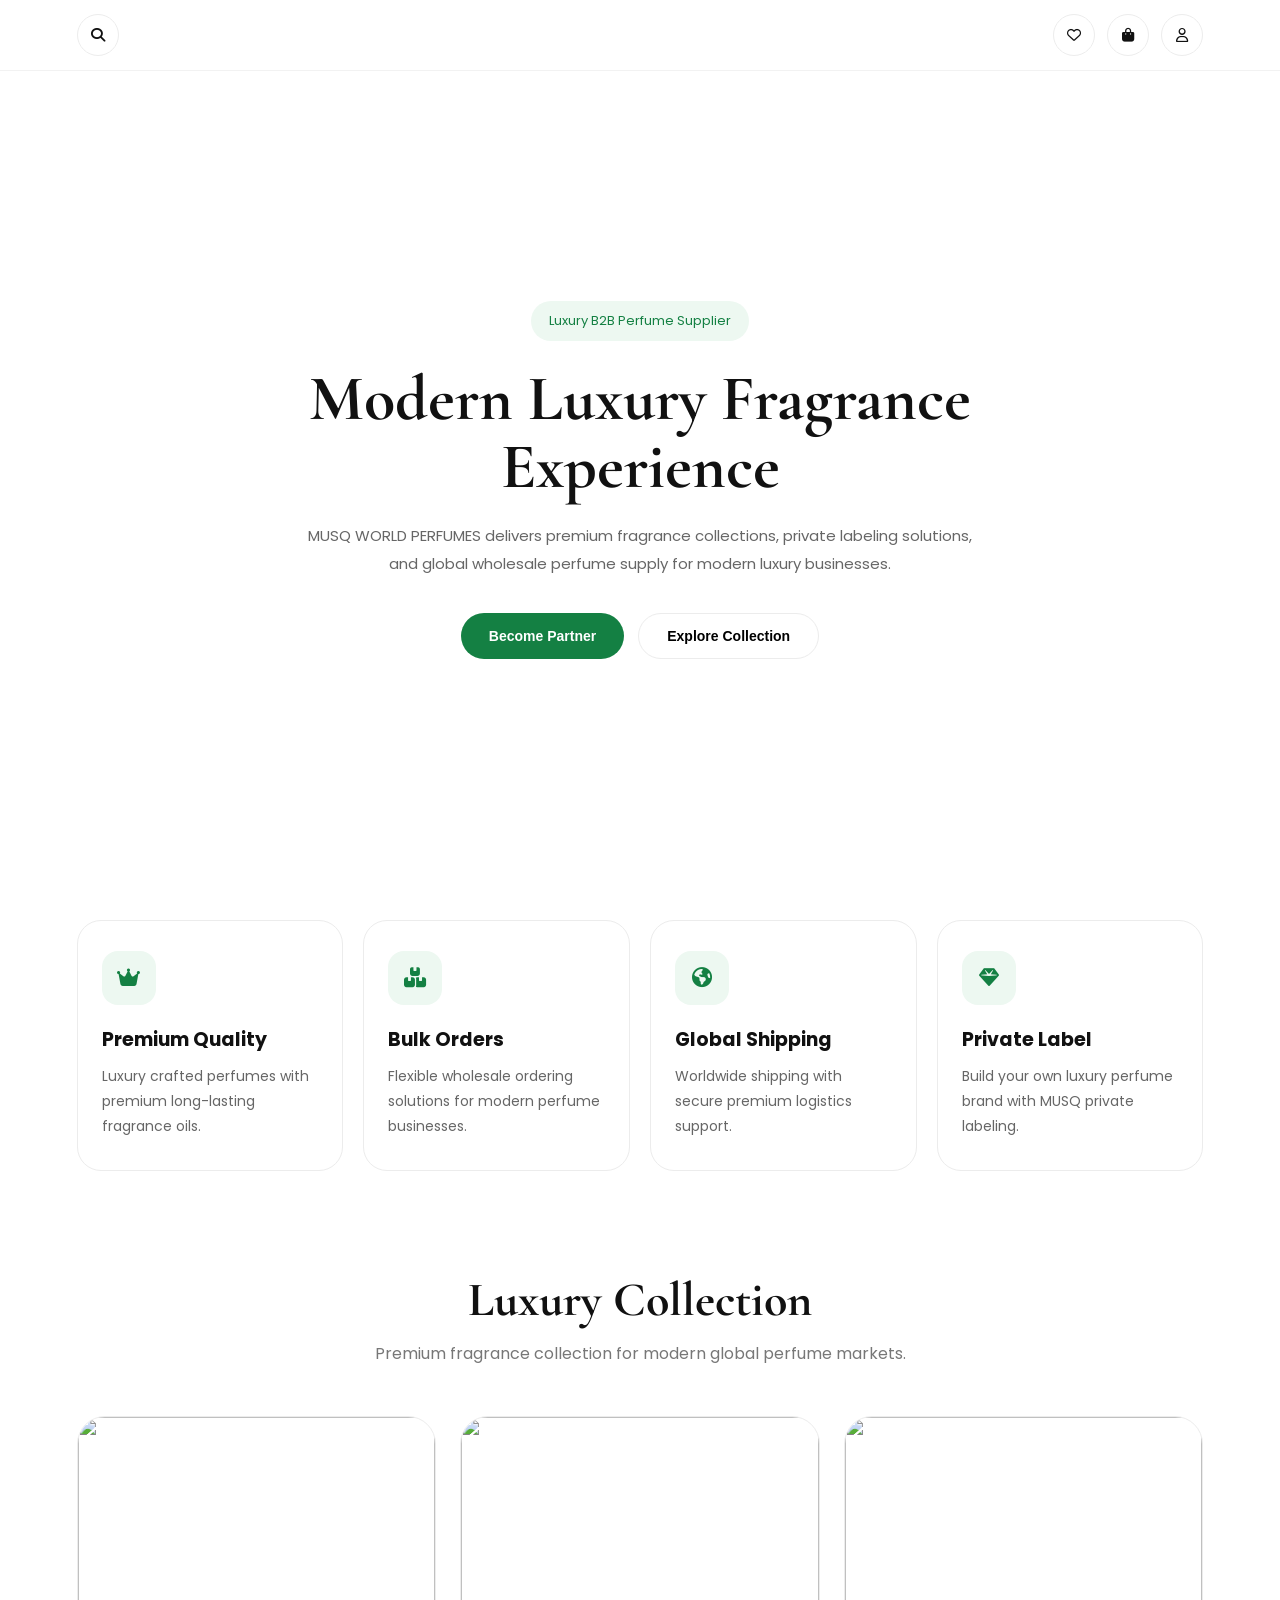
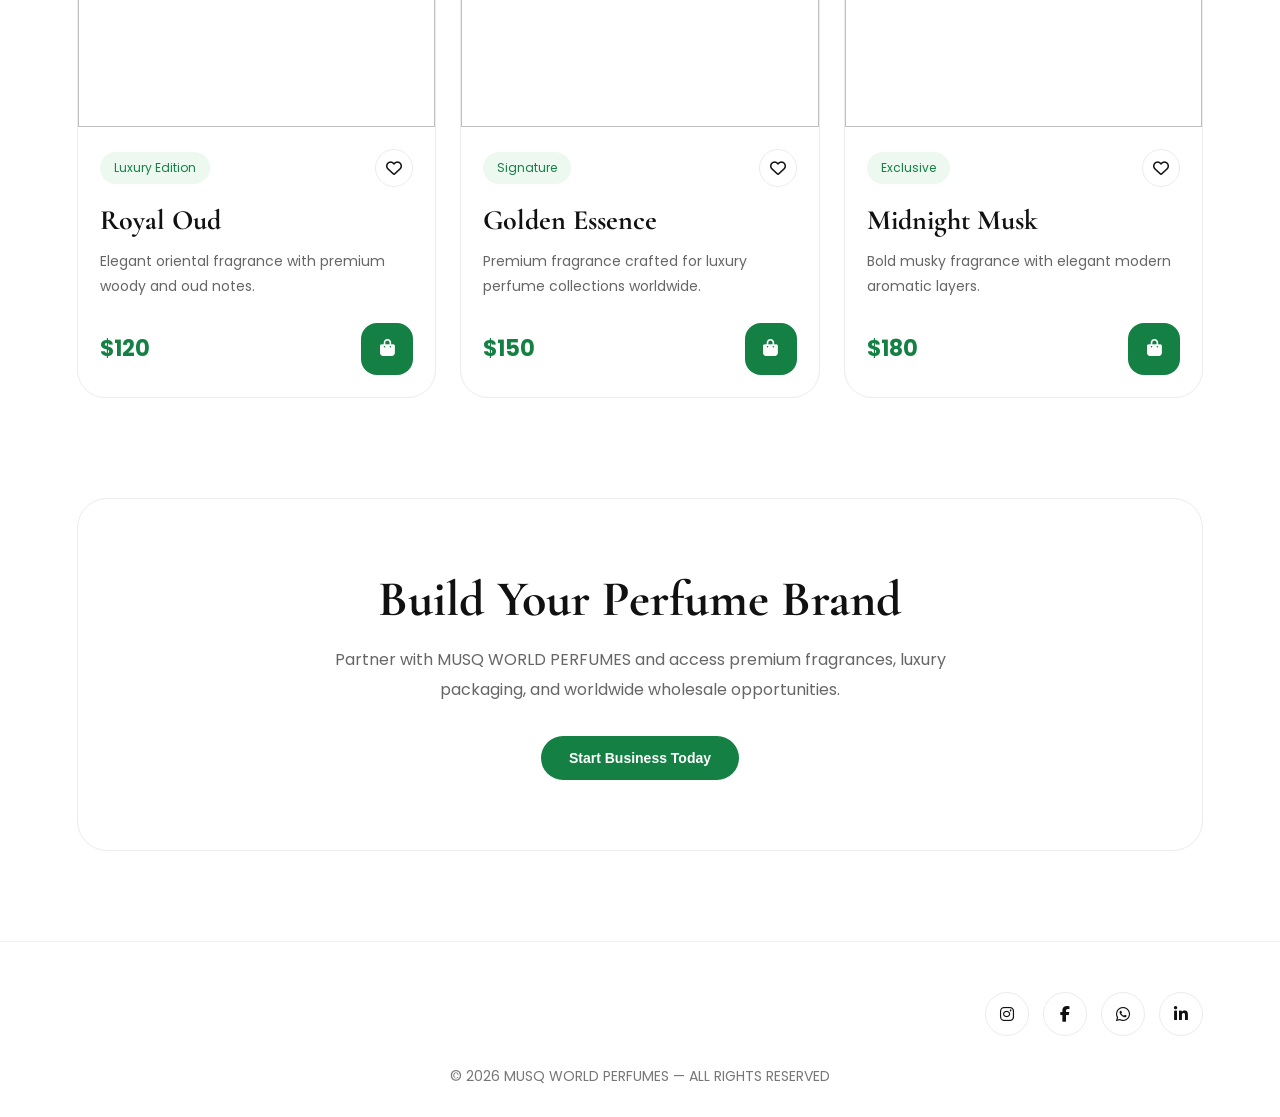
==== index.html @ 7f7e3e6e "Update index.html" ====
<!DOCTYPE html>
<html lang="en">
<head>
<meta charset="UTF-8">
<meta name="viewport" content="width=device-width, initial-scale=1.0">
<title>MUSQ World Perfumes</title>
<link rel="preconnect" href="https://fonts.googleapis.com">
<link rel="preconnect" href="https://fonts.gstatic.com" crossorigin>
<link href="https://fonts.googleapis.com/css2?family=Poppins:wght@300;400;500;600;700&family=Cormorant+Garamond:wght@500;600;700&display=swap" rel="stylesheet">
<link rel="stylesheet"
href="https://cdnjs.cloudflare.com/ajax/libs/font-awesome/6.5.1/css/all.min.css"/>
<style>
*{
    margin:0;
    padding:0;
    box-sizing:border-box;
}
html{
    scroll-behavior:smooth;
}
body{
    font-family:'Poppins',sans-serif;
    background:#fff;
    color:#111;
    overflow-x:hidden;
}
/* LOADER */
.loader{
    position:fixed;
    inset:0;
    background:#fff;
    display:flex;
    justify-content:center;
    align-items:center;
    z-index:99999;
    transition:0.8s ease;
}
.loader.hide{
    opacity:0;
    visibility:hidden;
}
.loader-circle{
    width:65px;
    height:65px;
    border-radius:50%;
    border:4px solid #edf8f1;
    border-top:4px solid #148043;
    animation:spin 1s linear infinite;
}
@keyframes spin{
    100%{
        transform:rotate(360deg);
    }
}
/* GLOBAL */
img{
    width:100%;
    display:block;
}
a{
    text-decoration:none;
}
/* NAVBAR */
nav{
    width:100%;
    padding:14px 6%;
    display:flex;
    justify-content:space-between;
    align-items:center;
    position:fixed;
    top:0;
    z-index:1000;
    background:rgba(255,255,255,0.92);
    backdrop-filter:blur(18px);
    border-bottom:1px solid #f2f2f2;
}
.nav-left,
.nav-right{
    width:33%;
    display:flex;
    align-items:center;
    gap:12px;
}
.nav-right{
    justify-content:flex-end;
}
.logo{
    width:34%;
    display:flex;
    justify-content:center;
}
.logo img{
    width:115px;
    object-fit:contain;
}
.icon-btn{
    width:42px;
    height:42px;
    border-radius:50%;
    border:1px solid #ececec;
    background:#fff;
    display:flex;
    align-items:center;
    justify-content:center;
    font-size:14px;
    color:#111;
    cursor:pointer;
    transition:0.3s ease;
}
.icon-btn:hover{
    background:#148043;
    border-color:#148043;
    color:#fff;
}
/* HERO */
.hero{
    min-height:100vh;
    display:flex;
    justify-content:center;
    align-items:center;
    text-align:center;
    padding:130px 6% 70px;
}
.hero-content{
    max-width:760px;
}
.tag{
    display:inline-block;
    padding:10px 18px;
    border-radius:40px;
    background:#edf8f1;
    color:#148043;
    font-size:13px;
    margin-bottom:24px;
}
.hero h1{
    font-size:64px;
    line-height:1.05;
    margin-bottom:22px;
    font-family:'Cormorant Garamond',serif;
}
.hero p{
    color:#666;
    line-height:1.9;
    max-width:680px;
    margin:auto;
    margin-bottom:34px;
    font-size:15px;
}
.hero-buttons{
    display:flex;
    justify-content:center;
    gap:14px;
    flex-wrap:wrap;
}
.btn{
    padding:14px 28px;
    border:none;
    border-radius:50px;
    font-size:14px;
    font-weight:600;
    cursor:pointer;
    transition:0.3s ease;
}
.btn-green{
    background:#148043;
    color:#fff;
}
.btn-green:hover{
    background:#0d6635;
    transform:translateY(-3px);
}
.btn-light{
    background:#fff;
    border:1px solid #ececec;
}
.btn-light:hover{
    border-color:#148043;
    color:#148043;
}
/* FEATURES */
.features{
    padding:20px 6% 90px;
    display:grid;
    grid-template-columns:repeat(4,1fr);
    gap:20px;
}
.feature-card{
    padding:30px 24px;
    border:1px solid #ececec;
    border-radius:24px;
    transition:0.3s ease;
}
.feature-card:hover{
    transform:translateY(-5px);
    border-color:#148043;
}
.feature-icon{
    width:54px;
    height:54px;
    border-radius:16px;
    background:#edf8f1;
    color:#148043;
    display:flex;
    justify-content:center;
    align-items:center;
    font-size:20px;
    margin-bottom:20px;
}
.feature-card h3{
    font-size:19px;
    margin-bottom:10px;
}
.feature-card p{
    font-size:14px;
    color:#666;
    line-height:1.8;
}
/* SECTION */
.section-title{
    text-align:center;
    margin-bottom:50px;
}
.section-title h2{
    font-size:48px;
    margin-bottom:12px;
    font-family:'Cormorant Garamond',serif;
}
.section-title p{
    color:#777;
}
/* PRODUCTS */
.products{
    padding:10px 6% 100px;
}
.product-grid{
    display:grid;
    grid-template-columns:repeat(3,1fr);
    gap:24px;
}
.product-card{
    border-radius:28px;
    overflow:hidden;
    border:1px solid #ececec;
    transition:0.4s ease;
    background:#fff;
}
.product-card:hover{
    transform:translateY(-6px);
    border-color:#148043;
}
.product-image{
    height:310px;
    overflow:hidden;
}
.product-image img{
    height:100%;
    object-fit:cover;
    transition:0.5s ease;
}
.product-card:hover img{
    transform:scale(1.05);
}
.product-content{
    padding:22px;
}
.product-top{
    display:flex;
    justify-content:space-between;
    align-items:center;
    margin-bottom:16px;
}
.badge{
    padding:7px 14px;
    border-radius:40px;
    background:#edf8f1;
    color:#148043;
    font-size:12px;
}
.wishlist{
    width:38px;
    height:38px;
    border-radius:50%;
    border:1px solid #ececec;
    display:flex;
    align-items:center;
    justify-content:center;
    cursor:pointer;
    transition:0.3s ease;
}
.wishlist:hover{
    background:#148043;
    border-color:#148043;
    color:#fff;
}
.product-content h3{
    font-size:28px;
    margin-bottom:12px;
    font-family:'Cormorant Garamond',serif;
}
.product-content p{
    font-size:14px;
    color:#666;
    line-height:1.8;
    margin-bottom:24px;
}
.product-bottom{
    display:flex;
    justify-content:space-between;
    align-items:center;
}
.price{
    font-size:22px;
    font-weight:700;
    color:#148043;
}
.cart-btn{
    width:52px;
    height:52px;
    border:none;
    border-radius:16px;
    background:#148043;
    color:#fff;
    font-size:17px;
    cursor:pointer;
    transition:0.3s ease;
}
.cart-btn:hover{
    background:#0d6635;
    transform:scale(1.05);
}
/* CTA */
.cta{
    margin:0 6% 90px;
    padding:70px 30px;
    border-radius:30px;
    border:1px solid #ececec;
    text-align:center;
}
.cta h2{
    font-size:50px;
    margin-bottom:16px;
    font-family:'Cormorant Garamond',serif;
}
.cta p{
    max-width:700px;
    margin:auto;
    color:#666;
    line-height:1.9;
    margin-bottom:30px;
}
/* FOOTER */
footer{
    border-top:1px solid #f2f2f2;
    padding:50px 6% 30px;
}
.footer-top{
    display:flex;
    justify-content:space-between;
    align-items:center;
    flex-wrap:wrap;
    gap:20px;
    margin-bottom:30px;
}
.footer-logo img{
    width:110px;
}
.footer-social{
    display:flex;
    gap:14px;
}
.social-icon{
    width:44px;
    height:44px;
    border-radius:50%;
    border:1px solid #ececec;
    display:flex;
    justify-content:center;
    align-items:center;
    color:#111;
    transition:0.3s ease;
}
.social-icon:hover{
    background:#148043;
    border-color:#148043;
    color:#fff;
}
.footer-bottom{
    text-align:center;
    color:#777;
    font-size:14px;
}
/* ANIMATION */
.reveal{
    opacity:0;
    transform:translateY(40px);
    transition:1s ease;
}
.reveal.active{
    opacity:1;
    transform:translateY(0);
}
/* MOBILE */
@media(max-width:992px){
.features{
    grid-template-columns:repeat(2,1fr);
}
.product-grid{
    grid-template-columns:repeat(2,1fr);
}
.hero h1{
    font-size:52px;
}
}
@media(max-width:768px){
nav{
    padding:14px 5%;
}
.logo img{
    width:90px;
}
.hero{
    padding:120px 5% 70px;
}
.hero h1{
    font-size:40px;
}
.hero-buttons{
    flex-direction:column;
}
.btn{
    width:100%;
}
.features{
    padding:10px 5% 70px;
    grid-template-columns:1fr;
}
.products{
    padding:10px 5% 80px;
}
.product-grid{
    grid-template-columns:1fr;
}
.section-title h2{
    font-size:38px;
}
.cta{
    margin:0 5% 70px;
    padding:55px 24px;
}
.cta h2{
    font-size:40px;
}
.footer-top{
    flex-direction:column;
}
}
</style>
</head>
<body>
<!-- LOADER -->
<div class="loader">
    <div class="loader-circle"></div>
</div>
<!-- NAVBAR -->
<nav>
<div class="nav-left">
<button class="icon-btn">
<i class="fa-solid fa-magnifying-glass"></i>
</button>
</div>
<div class="logo">
<img src="images/logo.png" alt="">
</div>
<div class="nav-right">
<button class="icon-btn">
<i class="fa-regular fa-heart"></i>
</button>
<button class="icon-btn">
<i class="fa-solid fa-bag-shopping"></i>
</button>
<button class="icon-btn">
<i class="fa-regular fa-user"></i>
</button>
</div>
</nav>
<!-- HERO -->
<section class="hero reveal">
<div class="hero-content">
<div class="tag">
Luxury B2B Perfume Supplier
</div>
<h1>
Modern Luxury Fragrance Experience
</h1>
<p>
MUSQ WORLD PERFUMES delivers premium fragrance collections,
private labeling solutions, and global wholesale perfume supply
for modern luxury businesses.
</p>
<div class="hero-buttons">
<button class="btn btn-green">
Become Partner
</button>
<button class="btn btn-light">
Explore Collection
</button>
</div>
</div>
</section>
<!-- FEATURES -->
<section class="features">
<div class="feature-card reveal">
<div class="feature-icon">
<i class="fa-solid fa-crown"></i>
</div>
<h3>Premium Quality</h3>
<p>
Luxury crafted perfumes with premium long-lasting fragrance oils.
</p>
</div>
<div class="feature-card reveal">
<div class="feature-icon">
<i class="fa-solid fa-boxes-stacked"></i>
</div>
<h3>Bulk Orders</h3>
<p>
Flexible wholesale ordering solutions for modern perfume businesses.
</p>
</div>
<div class="feature-card reveal">
<div class="feature-icon">
<i class="fa-solid fa-earth-americas"></i>
</div>
<h3>Global Shipping</h3>
<p>
Worldwide shipping with secure premium logistics support.
</p>
</div>
<div class="feature-card reveal">
<div class="feature-icon">
<i class="fa-solid fa-gem"></i>
</div>
<h3>Private Label</h3>
<p>
Build your own luxury perfume brand with MUSQ private labeling.
</p>
</div>
</section>
<!-- PRODUCTS -->
<section class="products">
<div class="section-title reveal">
<h2>
Luxury Collection
</h2>
<p>
Premium fragrance collection for modern global perfume markets.
</p>
</div>
<div class="product-grid">
<!-- PRODUCT -->
<div class="product-card reveal">
<div class="product-image">
<img src="https://images.unsplash.com/photo-1592945403244-b3fbafd7f539?q=80&w=1200&auto=format&fit=crop">
</div>
<div class="product-content">
<div class="product-top">
<div class="badge">
Luxury Edition
</div>
<div class="wishlist">
<i class="fa-regular fa-heart"></i>
</div>
</div>
<h3>
Royal Oud
</h3>
<p>
Elegant oriental fragrance with premium woody and oud notes.
</p>
<div class="product-bottom">
<div class="price">
$120
</div>
<button class="cart-btn">
<i class="fa-solid fa-bag-shopping"></i>
</button>
</div>
</div>
</div>
<!-- PRODUCT -->
<div class="product-card reveal">
<div class="product-image">
<img src="https://images.unsplash.com/photo-1615634260167-c8cdede054de?q=80&w=1200&auto=format&fit=crop">
</div>
<div class="product-content">
<div class="product-top">
<div class="badge">
Signature
</div>
<div class="wishlist">
<i class="fa-regular fa-heart"></i>
</div>
</div>
<h3>
Golden Essence
</h3>
<p>
Premium fragrance crafted for luxury perfume collections worldwide.
</p>
<div class="product-bottom">
<div class="price">
$150
</div>
<button class="cart-btn">
<i class="fa-solid fa-bag-shopping"></i>
</button>
</div>
</div>
</div>
<!-- PRODUCT -->
<div class="product-card reveal">
<div class="product-image">
<img src="https://images.unsplash.com/photo-1523293182086-7651a899d37f?q=80&w=1200&auto=format&fit=crop">
</div>
<div class="product-content">
<div class="product-top">
<div class="badge">
Exclusive
</div>
<div class="wishlist">
<i class="fa-regular fa-heart"></i>
</div>
</div>
<h3>
Midnight Musk
</h3>
<p>
Bold musky fragrance with elegant modern aromatic layers.
</p>
<div class="product-bottom">
<div class="price">
$180
</div>
<button class="cart-btn">
<i class="fa-solid fa-bag-shopping"></i>
</button>
</div>
</div>
</div>
</div>
</section>
<!-- CTA -->
<section class="cta reveal">
<h2>
Build Your Perfume Brand
</h2>
<p>
Partner with MUSQ WORLD PERFUMES and access premium fragrances,
luxury packaging, and worldwide wholesale opportunities.
</p>
<button class="btn btn-green">
Start Business Today
</button>
</section>
<!-- FOOTER -->
<footer>
<div class="footer-top">
<div class="footer-logo">
<img src="images/logo.png" alt="">
</div>
<div class="footer-social">
<a href="#" class="social-icon">
<i class="fa-brands fa-instagram"></i>
</a>
<a href="#" class="social-icon">
<i class="fa-brands fa-facebook-f"></i>
</a>
<a href="#" class="social-icon">
<i class="fa-brands fa-whatsapp"></i>
</a>
<a href="#" class="social-icon">
<i class="fa-brands fa-linkedin-in"></i>
</a>
</div>
</div>
<div class="footer-bottom">
© 2026 MUSQ WORLD PERFUMES — ALL RIGHTS RESERVED
</div>
</footer>
<!-- JAVASCRIPT -->
<script>
/* LOADER */
window.addEventListener("load", () => {
document.querySelector(".loader")
.classList.add("hide");
});
/* SCROLL REVEAL */
const reveals = document.querySelectorAll(".reveal");
window.addEventListener("scroll", () => {
reveals.forEach((element) => {
const windowHeight = window.innerHeight;
const revealTop =
element.getBoundingClientRect().top;
const revealPoint = 100;
if(revealTop < windowHeight - revealPoint){
element.classList.add("active");
}
});
});
</script>
</body>
</html>
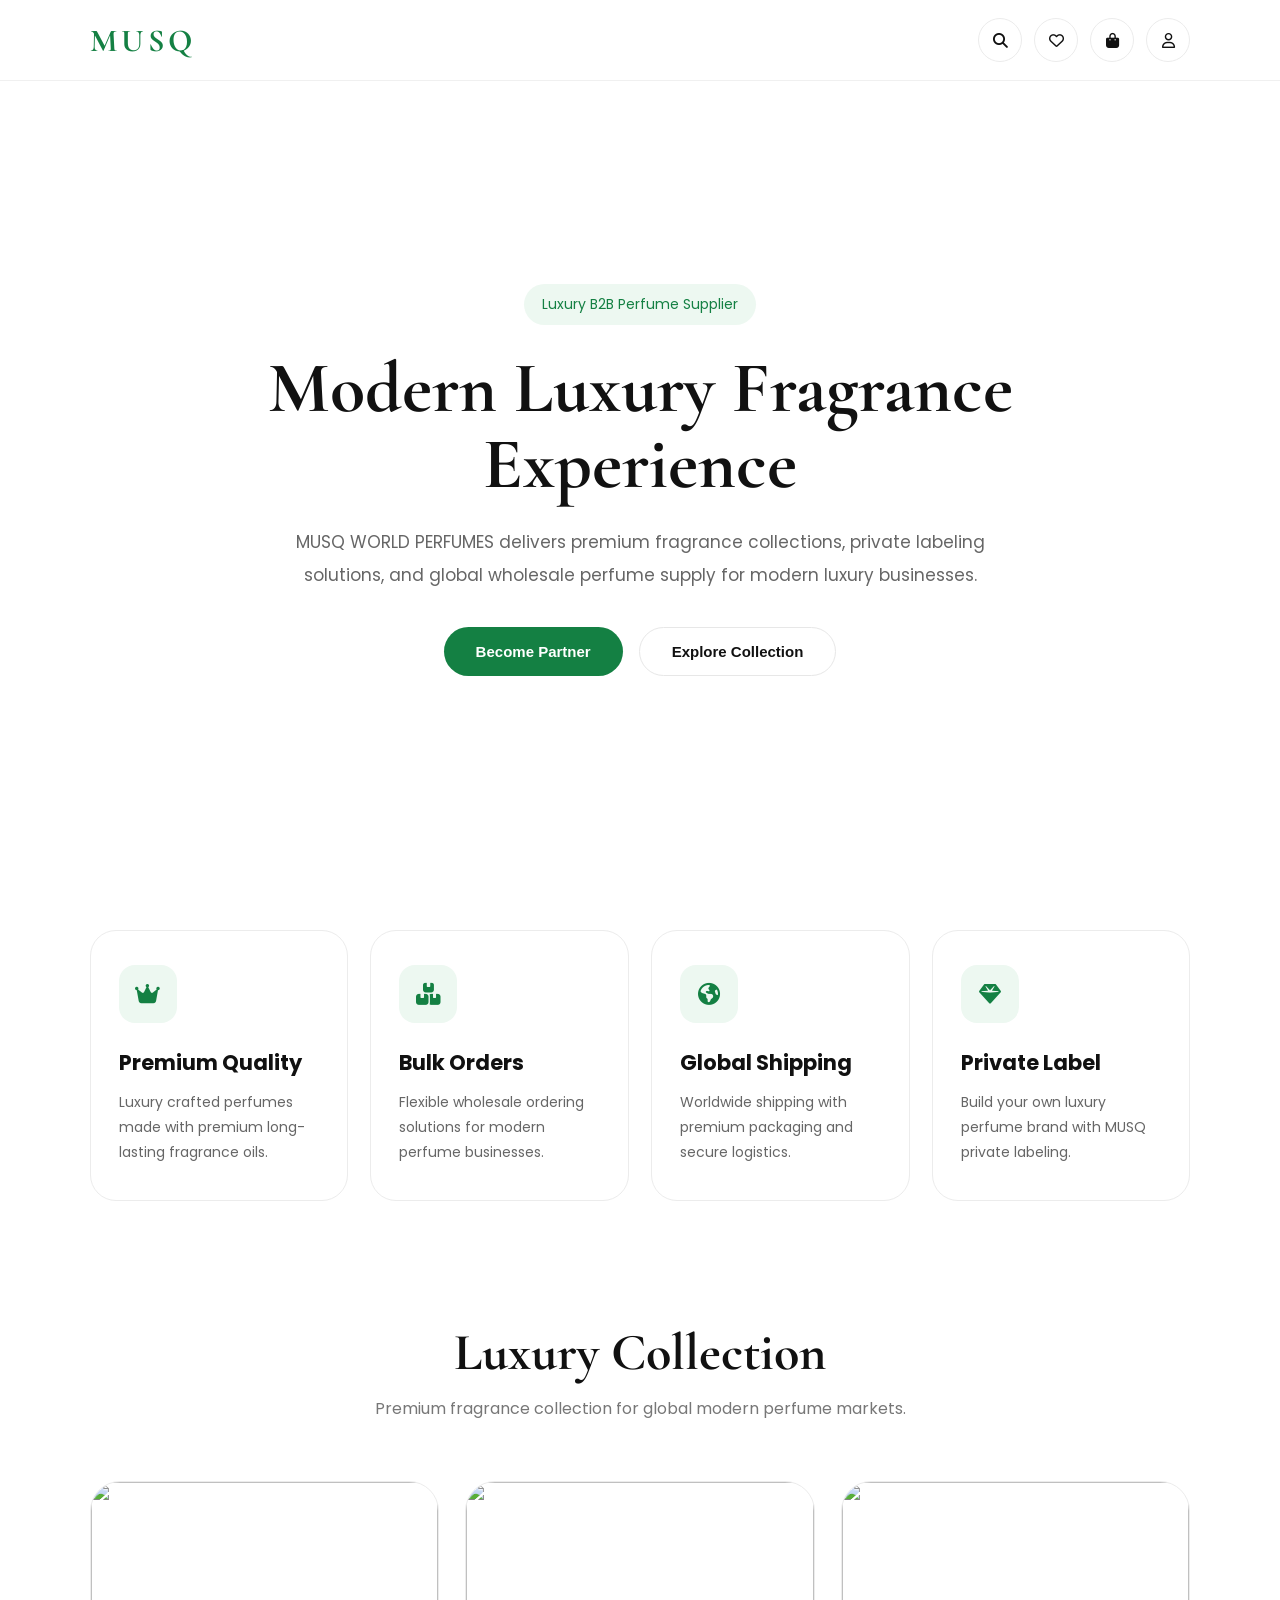
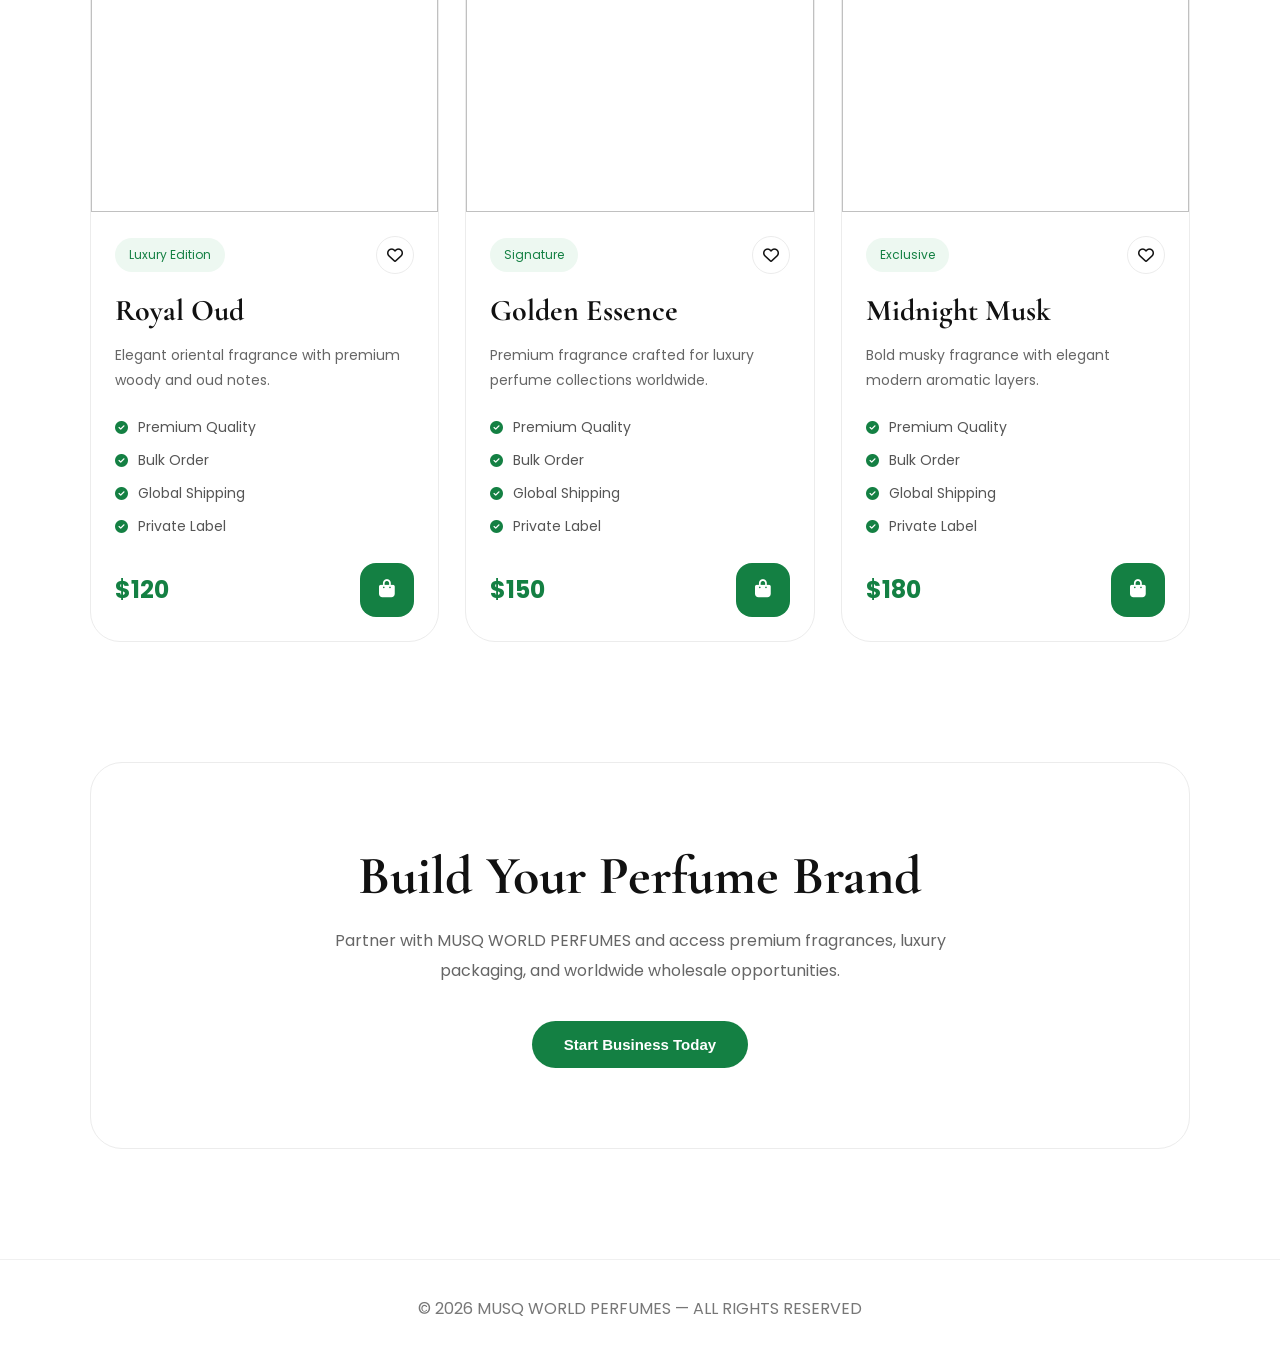
==== commit d84b86b3: "Update index.html" ====
--- a/index.html
+++ b/index.html
@@ -1,30 +1,41 @@
 <!DOCTYPE html>
 <html lang="en">
 <head>
+
 <meta charset="UTF-8">
 <meta name="viewport" content="width=device-width, initial-scale=1.0">
+
 <title>MUSQ World Perfumes</title>
+
 <link rel="preconnect" href="https://fonts.googleapis.com">
 <link rel="preconnect" href="https://fonts.gstatic.com" crossorigin>
+
 <link href="https://fonts.googleapis.com/css2?family=Poppins:wght@300;400;500;600;700&family=Cormorant+Garamond:wght@500;600;700&display=swap" rel="stylesheet">
+
 <link rel="stylesheet"
 href="https://cdnjs.cloudflare.com/ajax/libs/font-awesome/6.5.1/css/all.min.css"/>
+
 <style>
+
 *{
     margin:0;
     padding:0;
     box-sizing:border-box;
 }
+
 html{
     scroll-behavior:smooth;
 }
+
 body{
     font-family:'Poppins',sans-serif;
     background:#fff;
     color:#111;
     overflow-x:hidden;
 }
+
 /* LOADER */
+
 .loader{
     position:fixed;
     inset:0;
@@ -35,679 +46,1055 @@
     z-index:99999;
     transition:0.8s ease;
 }
+
 .loader.hide{
     opacity:0;
     visibility:hidden;
 }
+
 .loader-circle{
-    width:65px;
-    height:65px;
+    width:70px;
+    height:70px;
     border-radius:50%;
-    border:4px solid #edf8f1;
+    border:4px solid #e8f4ed;
     border-top:4px solid #148043;
     animation:spin 1s linear infinite;
 }
+
 @keyframes spin{
     100%{
         transform:rotate(360deg);
     }
 }
+
 /* GLOBAL */
+
 img{
     width:100%;
     display:block;
 }
+
 a{
     text-decoration:none;
 }
+
 /* NAVBAR */
+
 nav{
     width:100%;
-    padding:14px 6%;
+    padding:18px 7%;
     display:flex;
     justify-content:space-between;
     align-items:center;
+
     position:fixed;
     top:0;
     z-index:1000;
+
     background:rgba(255,255,255,0.92);
-    backdrop-filter:blur(18px);
-    border-bottom:1px solid #f2f2f2;
-}
-.nav-left,
-.nav-right{
-    width:33%;
+    backdrop-filter:blur(14px);
+
+    border-bottom:1px solid #f0f0f0;
+}
+
+.logo{
+    font-size:32px;
+    font-weight:700;
+    letter-spacing:4px;
+    color:#148043;
+
+    font-family:'Cormorant Garamond',serif;
+}
+
+.nav-icons{
     display:flex;
-    align-items:center;
     gap:12px;
 }
-.nav-right{
-    justify-content:flex-end;
-}
-.logo{
-    width:34%;
-    display:flex;
-    justify-content:center;
-}
-.logo img{
-    width:115px;
-    object-fit:contain;
-}
+
 .icon-btn{
-    width:42px;
-    height:42px;
+    width:44px;
+    height:44px;
+
     border-radius:50%;
-    border:1px solid #ececec;
+
+    border:1px solid #ebebeb;
+
     background:#fff;
+
     display:flex;
     align-items:center;
     justify-content:center;
-    font-size:14px;
+
+    font-size:15px;
+
     color:#111;
+
     cursor:pointer;
+
     transition:0.3s ease;
 }
+
 .icon-btn:hover{
     background:#148043;
+    color:#fff;
     border-color:#148043;
-    color:#fff;
-}
+}
+
 /* HERO */
+
 .hero{
     min-height:100vh;
+
+    display:flex;
+    align-items:center;
+    justify-content:center;
+
+    text-align:center;
+
+    padding:150px 7% 90px;
+}
+
+.hero-content{
+    max-width:850px;
+}
+
+.tag{
+    display:inline-block;
+
+    padding:10px 18px;
+
+    background:#edf8f1;
+
+    color:#148043;
+
+    border-radius:40px;
+
+    font-size:14px;
+
+    margin-bottom:26px;
+}
+
+.hero h1{
+    font-size:72px;
+    line-height:1.05;
+
+    margin-bottom:24px;
+
+    font-family:'Cormorant Garamond',serif;
+
+    font-weight:700;
+}
+
+.hero p{
+    color:#666;
+    line-height:1.9;
+
+    max-width:720px;
+    margin:auto;
+
+    margin-bottom:36px;
+
+    font-size:17px;
+}
+
+.hero-buttons{
+    display:flex;
+    justify-content:center;
+    gap:16px;
+    flex-wrap:wrap;
+}
+
+.btn{
+    padding:15px 32px;
+
+    border:none;
+
+    border-radius:50px;
+
+    font-size:15px;
+    font-weight:600;
+
+    cursor:pointer;
+
+    transition:0.3s ease;
+}
+
+.btn-green{
+    background:#148043;
+    color:#fff;
+}
+
+.btn-green:hover{
+    background:#0e6635;
+    transform:translateY(-3px);
+}
+
+.btn-light{
+    background:#fff;
+    border:1px solid #e7e7e7;
+    color:#111;
+}
+
+.btn-light:hover{
+    border-color:#148043;
+    color:#148043;
+}
+
+/* FEATURES */
+
+.features{
+    padding:30px 7% 110px;
+
+    display:grid;
+    grid-template-columns:repeat(4,1fr);
+
+    gap:22px;
+}
+
+.feature-card{
+    padding:34px 28px;
+
+    border:1px solid #ececec;
+
+    border-radius:26px;
+
+    transition:0.3s ease;
+
+    background:#fff;
+}
+
+.feature-card:hover{
+    transform:translateY(-5px);
+    border-color:#148043;
+}
+
+.feature-icon{
+    width:58px;
+    height:58px;
+
+    border-radius:16px;
+
+    background:#edf8f1;
+
+    color:#148043;
+
     display:flex;
     justify-content:center;
     align-items:center;
-    text-align:center;
-    padding:130px 6% 70px;
-}
-.hero-content{
-    max-width:760px;
-}
-.tag{
-    display:inline-block;
-    padding:10px 18px;
-    border-radius:40px;
-    background:#edf8f1;
-    color:#148043;
-    font-size:13px;
+
+    font-size:22px;
+
     margin-bottom:24px;
 }
-.hero h1{
-    font-size:64px;
-    line-height:1.05;
-    margin-bottom:22px;
-    font-family:'Cormorant Garamond',serif;
-}
-.hero p{
-    color:#666;
-    line-height:1.9;
-    max-width:680px;
-    margin:auto;
-    margin-bottom:34px;
-    font-size:15px;
-}
-.hero-buttons{
-    display:flex;
-    justify-content:center;
-    gap:14px;
-    flex-wrap:wrap;
-}
-.btn{
-    padding:14px 28px;
-    border:none;
-    border-radius:50px;
-    font-size:14px;
-    font-weight:600;
-    cursor:pointer;
-    transition:0.3s ease;
-}
-.btn-green{
-    background:#148043;
-    color:#fff;
-}
-.btn-green:hover{
-    background:#0d6635;
-    transform:translateY(-3px);
-}
-.btn-light{
-    background:#fff;
-    border:1px solid #ececec;
-}
-.btn-light:hover{
-    border-color:#148043;
-    color:#148043;
-}
-/* FEATURES */
-.features{
-    padding:20px 6% 90px;
-    display:grid;
-    grid-template-columns:repeat(4,1fr);
-    gap:20px;
-}
-.feature-card{
-    padding:30px 24px;
-    border:1px solid #ececec;
-    border-radius:24px;
-    transition:0.3s ease;
-}
-.feature-card:hover{
-    transform:translateY(-5px);
-    border-color:#148043;
-}
-.feature-icon{
-    width:54px;
-    height:54px;
-    border-radius:16px;
-    background:#edf8f1;
-    color:#148043;
-    display:flex;
-    justify-content:center;
-    align-items:center;
-    font-size:20px;
-    margin-bottom:20px;
-}
+
 .feature-card h3{
-    font-size:19px;
-    margin-bottom:10px;
-}
+    margin-bottom:12px;
+    font-size:21px;
+}
+
 .feature-card p{
-    font-size:14px;
     color:#666;
     line-height:1.8;
-}
-/* SECTION */
+    font-size:14px;
+}
+
+/* SECTION TITLE */
+
 .section-title{
     text-align:center;
-    margin-bottom:50px;
-}
+    margin-bottom:60px;
+}
+
 .section-title h2{
-    font-size:48px;
+    font-size:52px;
+    font-family:'Cormorant Garamond',serif;
     margin-bottom:12px;
-    font-family:'Cormorant Garamond',serif;
-}
+}
+
 .section-title p{
     color:#777;
 }
+
 /* PRODUCTS */
+
 .products{
-    padding:10px 6% 100px;
-}
+    padding:10px 7% 120px;
+}
+
 .product-grid{
     display:grid;
     grid-template-columns:repeat(3,1fr);
-    gap:24px;
-}
+    gap:26px;
+}
+
 .product-card{
-    border-radius:28px;
+    position:relative;
+
+    border-radius:30px;
+
     overflow:hidden;
+
+    background:#fff;
+
     border:1px solid #ececec;
+
     transition:0.4s ease;
-    background:#fff;
-}
+}
+
+.product-card::before{
+    content:'';
+
+    position:absolute;
+
+    inset:0;
+
+    border-radius:30px;
+
+    padding:1px;
+
+    background:linear-gradient(
+    130deg,
+    transparent,
+    #148043,
+    transparent
+    );
+
+    -webkit-mask:
+    linear-gradient(#fff 0 0) content-box,
+    linear-gradient(#fff 0 0);
+
+    -webkit-mask-composite:xor;
+    mask-composite:exclude;
+
+    opacity:0;
+
+    transition:0.4s ease;
+}
+
+.product-card:hover::before{
+    opacity:1;
+}
+
 .product-card:hover{
-    transform:translateY(-6px);
-    border-color:#148043;
-}
+    transform:translateY(-8px);
+}
+
 .product-image{
-    height:310px;
+    height:330px;
     overflow:hidden;
 }
+
 .product-image img{
     height:100%;
     object-fit:cover;
     transition:0.5s ease;
 }
+
 .product-card:hover img{
     transform:scale(1.05);
 }
+
 .product-content{
-    padding:22px;
-}
+    padding:24px;
+}
+
 .product-top{
     display:flex;
     justify-content:space-between;
     align-items:center;
-    margin-bottom:16px;
-}
+
+    margin-bottom:18px;
+}
+
 .badge{
-    padding:7px 14px;
+    padding:8px 14px;
+
+    background:#edf8f1;
+
+    color:#148043;
+
     border-radius:40px;
-    background:#edf8f1;
-    color:#148043;
+
     font-size:12px;
 }
+
 .wishlist{
     width:38px;
     height:38px;
+
     border-radius:50%;
+
     border:1px solid #ececec;
+
     display:flex;
     align-items:center;
     justify-content:center;
+
     cursor:pointer;
+
     transition:0.3s ease;
 }
+
 .wishlist:hover{
     background:#148043;
+    color:#fff;
     border-color:#148043;
-    color:#fff;
-}
+}
+
 .product-content h3{
-    font-size:28px;
-    margin-bottom:12px;
+    font-size:30px;
+
     font-family:'Cormorant Garamond',serif;
-}
+
+    margin-bottom:14px;
+}
+
 .product-content p{
-    font-size:14px;
     color:#666;
     line-height:1.8;
+    font-size:14px;
+
     margin-bottom:24px;
 }
+
+/* PRODUCT DETAILS */
+
+.product-details{
+    display:flex;
+    flex-direction:column;
+    gap:12px;
+
+    margin-bottom:26px;
+}
+
+.detail{
+    display:flex;
+    align-items:center;
+    gap:10px;
+
+    font-size:14px;
+
+    color:#555;
+}
+
+.detail i{
+    color:#148043;
+    font-size:13px;
+}
+
 .product-bottom{
     display:flex;
     justify-content:space-between;
     align-items:center;
 }
+
 .price{
-    font-size:22px;
+    font-size:24px;
     font-weight:700;
     color:#148043;
 }
+
 .cart-btn{
-    width:52px;
-    height:52px;
+    width:54px;
+    height:54px;
+
     border:none;
+
     border-radius:16px;
+
     background:#148043;
+
     color:#fff;
-    font-size:17px;
+
+    font-size:18px;
+
     cursor:pointer;
+
     transition:0.3s ease;
 }
+
 .cart-btn:hover{
-    background:#0d6635;
-    transform:scale(1.05);
-}
+    transform:scale(1.06);
+    background:#0e6635;
+}
+
 /* CTA */
+
 .cta{
-    margin:0 6% 90px;
-    padding:70px 30px;
-    border-radius:30px;
+    margin:0 7% 110px;
+
+    padding:80px 30px;
+
+    border-radius:32px;
+
     border:1px solid #ececec;
+
     text-align:center;
 }
+
 .cta h2{
-    font-size:50px;
-    margin-bottom:16px;
+    font-size:54px;
+
     font-family:'Cormorant Garamond',serif;
-}
+
+    margin-bottom:18px;
+}
+
 .cta p{
     max-width:700px;
+
     margin:auto;
+
     color:#666;
+
     line-height:1.9;
-    margin-bottom:30px;
-}
+
+    margin-bottom:34px;
+}
+
 /* FOOTER */
+
 footer{
-    border-top:1px solid #f2f2f2;
-    padding:50px 6% 30px;
-}
-.footer-top{
-    display:flex;
-    justify-content:space-between;
-    align-items:center;
-    flex-wrap:wrap;
-    gap:20px;
-    margin-bottom:30px;
-}
-.footer-logo img{
-    width:110px;
-}
-.footer-social{
-    display:flex;
-    gap:14px;
-}
-.social-icon{
-    width:44px;
-    height:44px;
-    border-radius:50%;
-    border:1px solid #ececec;
-    display:flex;
-    justify-content:center;
-    align-items:center;
-    color:#111;
-    transition:0.3s ease;
-}
-.social-icon:hover{
-    background:#148043;
-    border-color:#148043;
-    color:#fff;
-}
-.footer-bottom{
+    padding:36px 7%;
     text-align:center;
+
+    border-top:1px solid #f0f0f0;
+
     color:#777;
-    font-size:14px;
-}
-/* ANIMATION */
+}
+
+/* SCROLL ANIMATION */
+
 .reveal{
     opacity:0;
-    transform:translateY(40px);
+    transform:translateY(50px);
     transition:1s ease;
 }
+
 .reveal.active{
     opacity:1;
     transform:translateY(0);
 }
+
 /* MOBILE */
+
 @media(max-width:992px){
+
 .features{
     grid-template-columns:repeat(2,1fr);
 }
+
 .product-grid{
     grid-template-columns:repeat(2,1fr);
 }
+
 .hero h1{
     font-size:52px;
 }
-}
+
+}
+
 @media(max-width:768px){
+
 nav{
-    padding:14px 5%;
-}
-.logo img{
-    width:90px;
-}
+    padding:16px 5%;
+}
+
+.logo{
+    font-size:24px;
+}
+
 .hero{
-    padding:120px 5% 70px;
-}
+    padding:130px 5% 80px;
+}
+
 .hero h1{
-    font-size:40px;
-}
+    font-size:42px;
+}
+
+.hero p{
+    font-size:15px;
+}
+
 .hero-buttons{
     flex-direction:column;
 }
+
 .btn{
     width:100%;
 }
+
 .features{
-    padding:10px 5% 70px;
+    padding:10px 5% 80px;
     grid-template-columns:1fr;
 }
+
 .products{
-    padding:10px 5% 80px;
-}
+    padding:10px 5% 90px;
+}
+
 .product-grid{
     grid-template-columns:1fr;
 }
+
 .section-title h2{
-    font-size:38px;
-}
+    font-size:40px;
+}
+
 .cta{
-    margin:0 5% 70px;
-    padding:55px 24px;
-}
+    margin:0 5% 80px;
+    padding:60px 24px;
+}
+
 .cta h2{
-    font-size:40px;
-}
-.footer-top{
-    flex-direction:column;
-}
-}
+    font-size:42px;
+}
+
+}
+
 </style>
 </head>
+
 <body>
+
 <!-- LOADER -->
+
 <div class="loader">
     <div class="loader-circle"></div>
 </div>
+
 <!-- NAVBAR -->
+
 <nav>
-<div class="nav-left">
+
+<div class="logo">
+MUSQ
+</div>
+
+<div class="nav-icons">
+
 <button class="icon-btn">
 <i class="fa-solid fa-magnifying-glass"></i>
 </button>
-</div>
-<div class="logo">
-<img src="images/logo.png" alt="">
-</div>
-<div class="nav-right">
+
 <button class="icon-btn">
 <i class="fa-regular fa-heart"></i>
 </button>
+
 <button class="icon-btn">
 <i class="fa-solid fa-bag-shopping"></i>
 </button>
+
 <button class="icon-btn">
 <i class="fa-regular fa-user"></i>
 </button>
-</div>
+
+</div>
+
 </nav>
+
 <!-- HERO -->
+
 <section class="hero reveal">
+
 <div class="hero-content">
+
 <div class="tag">
 Luxury B2B Perfume Supplier
 </div>
+
 <h1>
 Modern Luxury Fragrance Experience
 </h1>
+
 <p>
 MUSQ WORLD PERFUMES delivers premium fragrance collections,
 private labeling solutions, and global wholesale perfume supply
 for modern luxury businesses.
 </p>
+
 <div class="hero-buttons">
+
 <button class="btn btn-green">
 Become Partner
 </button>
+
 <button class="btn btn-light">
 Explore Collection
 </button>
-</div>
-</div>
+
+</div>
+
+</div>
+
 </section>
+
 <!-- FEATURES -->
+
 <section class="features">
+
 <div class="feature-card reveal">
+
 <div class="feature-icon">
 <i class="fa-solid fa-crown"></i>
 </div>
+
 <h3>Premium Quality</h3>
+
 <p>
-Luxury crafted perfumes with premium long-lasting fragrance oils.
+Luxury crafted perfumes made with premium long-lasting fragrance oils.
 </p>
-</div>
+
+</div>
+
 <div class="feature-card reveal">
+
 <div class="feature-icon">
 <i class="fa-solid fa-boxes-stacked"></i>
 </div>
+
 <h3>Bulk Orders</h3>
+
 <p>
 Flexible wholesale ordering solutions for modern perfume businesses.
 </p>
-</div>
+
+</div>
+
 <div class="feature-card reveal">
+
 <div class="feature-icon">
 <i class="fa-solid fa-earth-americas"></i>
 </div>
+
 <h3>Global Shipping</h3>
+
 <p>
-Worldwide shipping with secure premium logistics support.
+Worldwide shipping with premium packaging and secure logistics.
 </p>
-</div>
+
+</div>
+
 <div class="feature-card reveal">
+
 <div class="feature-icon">
 <i class="fa-solid fa-gem"></i>
 </div>
+
 <h3>Private Label</h3>
+
 <p>
 Build your own luxury perfume brand with MUSQ private labeling.
 </p>
-</div>
+
+</div>
+
 </section>
+
 <!-- PRODUCTS -->
+
 <section class="products">
+
 <div class="section-title reveal">
+
 <h2>
 Luxury Collection
 </h2>
+
 <p>
-Premium fragrance collection for modern global perfume markets.
+Premium fragrance collection for global modern perfume markets.
 </p>
-</div>
+
+</div>
+
 <div class="product-grid">
+
 <!-- PRODUCT -->
+
 <div class="product-card reveal">
+
 <div class="product-image">
+
 <img src="https://images.unsplash.com/photo-1592945403244-b3fbafd7f539?q=80&w=1200&auto=format&fit=crop">
-</div>
+
+</div>
+
 <div class="product-content">
+
 <div class="product-top">
+
 <div class="badge">
 Luxury Edition
 </div>
+
 <div class="wishlist">
 <i class="fa-regular fa-heart"></i>
 </div>
-</div>
+
+</div>
+
 <h3>
 Royal Oud
 </h3>
+
 <p>
 Elegant oriental fragrance with premium woody and oud notes.
 </p>
+
+<div class="product-details">
+
+<div class="detail">
+<i class="fa-solid fa-circle-check"></i>
+Premium Quality
+</div>
+
+<div class="detail">
+<i class="fa-solid fa-circle-check"></i>
+Bulk Order
+</div>
+
+<div class="detail">
+<i class="fa-solid fa-circle-check"></i>
+Global Shipping
+</div>
+
+<div class="detail">
+<i class="fa-solid fa-circle-check"></i>
+Private Label
+</div>
+
+</div>
+
 <div class="product-bottom">
+
 <div class="price">
 $120
 </div>
+
 <button class="cart-btn">
 <i class="fa-solid fa-bag-shopping"></i>
 </button>
-</div>
-</div>
-</div>
+
+</div>
+
+</div>
+
+</div>
+
 <!-- PRODUCT -->
+
 <div class="product-card reveal">
+
 <div class="product-image">
+
 <img src="https://images.unsplash.com/photo-1615634260167-c8cdede054de?q=80&w=1200&auto=format&fit=crop">
-</div>
+
+</div>
+
 <div class="product-content">
+
 <div class="product-top">
+
 <div class="badge">
 Signature
 </div>
+
 <div class="wishlist">
 <i class="fa-regular fa-heart"></i>
 </div>
-</div>
+
+</div>
+
 <h3>
 Golden Essence
 </h3>
+
 <p>
 Premium fragrance crafted for luxury perfume collections worldwide.
 </p>
+
+<div class="product-details">
+
+<div class="detail">
+<i class="fa-solid fa-circle-check"></i>
+Premium Quality
+</div>
+
+<div class="detail">
+<i class="fa-solid fa-circle-check"></i>
+Bulk Order
+</div>
+
+<div class="detail">
+<i class="fa-solid fa-circle-check"></i>
+Global Shipping
+</div>
+
+<div class="detail">
+<i class="fa-solid fa-circle-check"></i>
+Private Label
+</div>
+
+</div>
+
 <div class="product-bottom">
+
 <div class="price">
 $150
 </div>
+
 <button class="cart-btn">
 <i class="fa-solid fa-bag-shopping"></i>
 </button>
-</div>
-</div>
-</div>
+
+</div>
+
+</div>
+
+</div>
+
 <!-- PRODUCT -->
+
 <div class="product-card reveal">
+
 <div class="product-image">
+
 <img src="https://images.unsplash.com/photo-1523293182086-7651a899d37f?q=80&w=1200&auto=format&fit=crop">
-</div>
+
+</div>
+
 <div class="product-content">
+
 <div class="product-top">
+
 <div class="badge">
 Exclusive
 </div>
+
 <div class="wishlist">
 <i class="fa-regular fa-heart"></i>
 </div>
-</div>
+
+</div>
+
 <h3>
 Midnight Musk
 </h3>
+
 <p>
 Bold musky fragrance with elegant modern aromatic layers.
 </p>
+
+<div class="product-details">
+
+<div class="detail">
+<i class="fa-solid fa-circle-check"></i>
+Premium Quality
+</div>
+
+<div class="detail">
+<i class="fa-solid fa-circle-check"></i>
+Bulk Order
+</div>
+
+<div class="detail">
+<i class="fa-solid fa-circle-check"></i>
+Global Shipping
+</div>
+
+<div class="detail">
+<i class="fa-solid fa-circle-check"></i>
+Private Label
+</div>
+
+</div>
+
 <div class="product-bottom">
+
 <div class="price">
 $180
 </div>
+
 <button class="cart-btn">
 <i class="fa-solid fa-bag-shopping"></i>
 </button>
-</div>
-</div>
-</div>
-</div>
+
+</div>
+
+</div>
+
+</div>
+
+</div>
+
 </section>
+
 <!-- CTA -->
+
 <section class="cta reveal">
+
 <h2>
 Build Your Perfume Brand
 </h2>
+
 <p>
 Partner with MUSQ WORLD PERFUMES and access premium fragrances,
 luxury packaging, and worldwide wholesale opportunities.
 </p>
+
 <button class="btn btn-green">
 Start Business Today
 </button>
+
 </section>
+
 <!-- FOOTER -->
+
 <footer>
-<div class="footer-top">
-<div class="footer-logo">
-<img src="images/logo.png" alt="">
-</div>
-<div class="footer-social">
-<a href="#" class="social-icon">
-<i class="fa-brands fa-instagram"></i>
-</a>
-<a href="#" class="social-icon">
-<i class="fa-brands fa-facebook-f"></i>
-</a>
-<a href="#" class="social-icon">
-<i class="fa-brands fa-whatsapp"></i>
-</a>
-<a href="#" class="social-icon">
-<i class="fa-brands fa-linkedin-in"></i>
-</a>
-</div>
-</div>
-<div class="footer-bottom">
+
 © 2026 MUSQ WORLD PERFUMES — ALL RIGHTS RESERVED
-</div>
+
 </footer>
+
 <!-- JAVASCRIPT -->
+
 <script>
+
 /* LOADER */
+
 window.addEventListener("load", () => {
+
 document.querySelector(".loader")
 .classList.add("hide");
+
 });
-/* SCROLL REVEAL */
+
+/* SCROLL ANIMATION */
+
 const reveals = document.querySelectorAll(".reveal");
+
 window.addEventListener("scroll", () => {
+
 reveals.forEach((element) => {
+
 const windowHeight = window.innerHeight;
+
 const revealTop =
 element.getBoundingClientRect().top;
+
 const revealPoint = 100;
+
 if(revealTop < windowHeight - revealPoint){
+
 element.classList.add("active");
-}
+
+}
+
 });
+
 });
+
 </script>
+
 </body>
 </html>
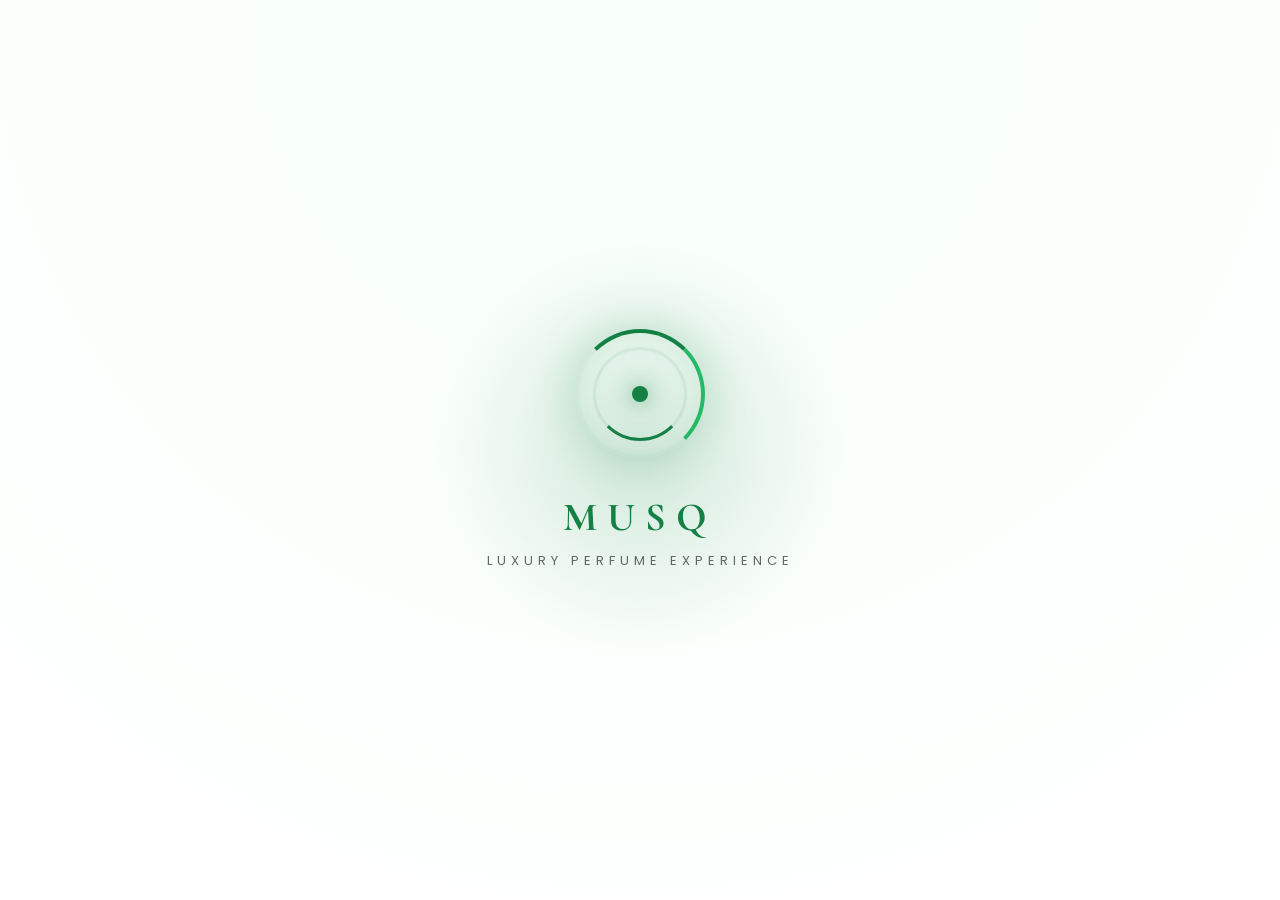
==== commit e6cf0bf1: "Update index.html" ====
--- a/index.html
+++ b/index.html
@@ -30,21 +30,32 @@
 body{
     font-family:'Poppins',sans-serif;
     background:#fff;
-    color:#111;
     overflow-x:hidden;
 }
 
-/* LOADER */
+/* =========================
+   PREMIUM LUXURY LOADER
+========================= */
 
 .loader{
     position:fixed;
     inset:0;
-    background:#fff;
+
     display:flex;
     justify-content:center;
     align-items:center;
+    flex-direction:column;
+
+    background:
+    radial-gradient(circle at top,#f7fff9,#ffffff);
+
+    overflow:hidden;
+
     z-index:99999;
-    transition:0.8s ease;
+
+    transition:
+    opacity 1s ease,
+    visibility 1s ease;
 }
 
 .loader.hide{
@@ -52,14 +63,135 @@
     visibility:hidden;
 }
 
+/* BACKGROUND LIGHT */
+
+.loader::before{
+    content:'';
+
+    position:absolute;
+
+    width:420px;
+    height:420px;
+
+    border-radius:50%;
+
+    background:
+    radial-gradient(
+        circle,
+        rgba(20,128,67,0.18),
+        transparent 70%
+    );
+
+    animation:
+    glowPulse 4s ease-in-out infinite;
+}
+
+/* MAIN ROTATING CIRCLE */
+
 .loader-circle{
-    width:70px;
-    height:70px;
+    position:relative;
+
+    width:130px;
+    height:130px;
+
     border-radius:50%;
-    border:4px solid #e8f4ed;
-    border-top:4px solid #148043;
-    animation:spin 1s linear infinite;
-}
+
+    border:
+    4px solid rgba(20,128,67,0.08);
+
+    border-top:
+    4px solid #148043;
+
+    border-right:
+    4px solid #25b865;
+
+    animation:
+    spin 1.2s linear infinite,
+    zoomPulse 2.2s ease-in-out infinite;
+
+    box-shadow:
+    0 0 45px rgba(20,128,67,0.22),
+    inset 0 0 25px rgba(20,128,67,0.08);
+
+    backdrop-filter:blur(10px);
+}
+
+/* INNER CIRCLE */
+
+.loader-circle::before{
+    content:'';
+
+    position:absolute;
+
+    inset:14px;
+
+    border-radius:50%;
+
+    border:
+    3px solid rgba(20,128,67,0.08);
+
+    border-bottom:
+    3px solid #148043;
+
+    animation:
+    reverseSpin 2s linear infinite;
+}
+
+/* CENTER DOT */
+
+.loader-circle::after{
+    content:'';
+
+    position:absolute;
+
+    width:16px;
+    height:16px;
+
+    background:#148043;
+
+    border-radius:50%;
+
+    top:50%;
+    left:50%;
+
+    transform:translate(-50%,-50%);
+
+    box-shadow:
+    0 0 20px rgba(20,128,67,0.6);
+}
+
+/* BRAND TEXT */
+
+.loader-text{
+    margin-top:34px;
+
+    font-size:40px;
+
+    letter-spacing:10px;
+
+    font-family:'Cormorant Garamond',serif;
+
+    font-weight:700;
+
+    color:#148043;
+
+    animation:
+    textGlow 2.5s ease-in-out infinite;
+}
+
+.loader-sub{
+    margin-top:10px;
+
+    font-size:13px;
+
+    letter-spacing:5px;
+
+    color:#666;
+
+    text-transform:uppercase;
+}
+
+/* ANIMATIONS */
 
 @keyframes spin{
     100%{
@@ -67,587 +199,96 @@
     }
 }
 
-/* GLOBAL */
-
-img{
-    width:100%;
-    display:block;
-}
-
-a{
-    text-decoration:none;
-}
-
-/* NAVBAR */
-
-nav{
-    width:100%;
-    padding:18px 7%;
-    display:flex;
-    justify-content:space-between;
-    align-items:center;
-
-    position:fixed;
-    top:0;
-    z-index:1000;
-
-    background:rgba(255,255,255,0.92);
-    backdrop-filter:blur(14px);
-
-    border-bottom:1px solid #f0f0f0;
-}
-
-.logo{
-    font-size:32px;
-    font-weight:700;
-    letter-spacing:4px;
-    color:#148043;
-
-    font-family:'Cormorant Garamond',serif;
-}
-
-.nav-icons{
-    display:flex;
-    gap:12px;
-}
-
-.icon-btn{
-    width:44px;
-    height:44px;
-
-    border-radius:50%;
-
-    border:1px solid #ebebeb;
-
-    background:#fff;
-
-    display:flex;
-    align-items:center;
-    justify-content:center;
-
-    font-size:15px;
-
-    color:#111;
-
-    cursor:pointer;
-
-    transition:0.3s ease;
-}
-
-.icon-btn:hover{
-    background:#148043;
-    color:#fff;
-    border-color:#148043;
-}
-
-/* HERO */
-
-.hero{
+@keyframes reverseSpin{
+    100%{
+        transform:rotate(-360deg);
+    }
+}
+
+@keyframes zoomPulse{
+    0%,100%{
+        transform:scale(1);
+    }
+
+    50%{
+        transform:scale(1.08);
+    }
+}
+
+@keyframes glowPulse{
+
+    0%,100%{
+        transform:scale(1);
+        opacity:0.5;
+    }
+
+    50%{
+        transform:scale(1.2);
+        opacity:1;
+    }
+}
+
+@keyframes textGlow{
+
+    0%,100%{
+        opacity:0.8;
+        letter-spacing:10px;
+    }
+
+    50%{
+        opacity:1;
+        letter-spacing:14px;
+    }
+}
+
+/* DEMO PAGE */
+
+.demo{
     min-height:100vh;
-
-    display:flex;
-    align-items:center;
-    justify-content:center;
-
-    text-align:center;
-
-    padding:150px 7% 90px;
-}
-
-.hero-content{
-    max-width:850px;
-}
-
-.tag{
-    display:inline-block;
-
-    padding:10px 18px;
-
-    background:#edf8f1;
-
-    color:#148043;
-
-    border-radius:40px;
-
-    font-size:14px;
-
-    margin-bottom:26px;
-}
-
-.hero h1{
-    font-size:72px;
-    line-height:1.05;
-
-    margin-bottom:24px;
-
-    font-family:'Cormorant Garamond',serif;
-
-    font-weight:700;
-}
-
-.hero p{
-    color:#666;
-    line-height:1.9;
-
-    max-width:720px;
-    margin:auto;
-
-    margin-bottom:36px;
-
-    font-size:17px;
-}
-
-.hero-buttons{
-    display:flex;
-    justify-content:center;
-    gap:16px;
-    flex-wrap:wrap;
-}
-
-.btn{
-    padding:15px 32px;
-
-    border:none;
-
-    border-radius:50px;
-
-    font-size:15px;
-    font-weight:600;
-
-    cursor:pointer;
-
-    transition:0.3s ease;
-}
-
-.btn-green{
-    background:#148043;
-    color:#fff;
-}
-
-.btn-green:hover{
-    background:#0e6635;
-    transform:translateY(-3px);
-}
-
-.btn-light{
-    background:#fff;
-    border:1px solid #e7e7e7;
-    color:#111;
-}
-
-.btn-light:hover{
-    border-color:#148043;
-    color:#148043;
-}
-
-/* FEATURES */
-
-.features{
-    padding:30px 7% 110px;
-
-    display:grid;
-    grid-template-columns:repeat(4,1fr);
-
-    gap:22px;
-}
-
-.feature-card{
-    padding:34px 28px;
-
-    border:1px solid #ececec;
-
-    border-radius:26px;
-
-    transition:0.3s ease;
-
-    background:#fff;
-}
-
-.feature-card:hover{
-    transform:translateY(-5px);
-    border-color:#148043;
-}
-
-.feature-icon{
-    width:58px;
-    height:58px;
-
-    border-radius:16px;
-
-    background:#edf8f1;
-
-    color:#148043;
 
     display:flex;
     justify-content:center;
     align-items:center;
 
-    font-size:22px;
-
-    margin-bottom:24px;
-}
-
-.feature-card h3{
-    margin-bottom:12px;
-    font-size:21px;
-}
-
-.feature-card p{
+    flex-direction:column;
+
+    text-align:center;
+
+    padding:40px;
+}
+
+.demo h1{
+    font-size:70px;
+
+    font-family:'Cormorant Garamond',serif;
+
+    margin-bottom:20px;
+}
+
+.demo p{
     color:#666;
-    line-height:1.8;
-    font-size:14px;
-}
-
-/* SECTION TITLE */
-
-.section-title{
-    text-align:center;
-    margin-bottom:60px;
-}
-
-.section-title h2{
-    font-size:52px;
-    font-family:'Cormorant Garamond',serif;
-    margin-bottom:12px;
-}
-
-.section-title p{
-    color:#777;
-}
-
-/* PRODUCTS */
-
-.products{
-    padding:10px 7% 120px;
-}
-
-.product-grid{
-    display:grid;
-    grid-template-columns:repeat(3,1fr);
-    gap:26px;
-}
-
-.product-card{
-    position:relative;
-
-    border-radius:30px;
-
-    overflow:hidden;
-
-    background:#fff;
-
-    border:1px solid #ececec;
-
-    transition:0.4s ease;
-}
-
-.product-card::before{
-    content:'';
-
-    position:absolute;
-
-    inset:0;
-
-    border-radius:30px;
-
-    padding:1px;
-
-    background:linear-gradient(
-    130deg,
-    transparent,
-    #148043,
-    transparent
-    );
-
-    -webkit-mask:
-    linear-gradient(#fff 0 0) content-box,
-    linear-gradient(#fff 0 0);
-
-    -webkit-mask-composite:xor;
-    mask-composite:exclude;
-
-    opacity:0;
-
-    transition:0.4s ease;
-}
-
-.product-card:hover::before{
-    opacity:1;
-}
-
-.product-card:hover{
-    transform:translateY(-8px);
-}
-
-.product-image{
-    height:330px;
-    overflow:hidden;
-}
-
-.product-image img{
-    height:100%;
-    object-fit:cover;
-    transition:0.5s ease;
-}
-
-.product-card:hover img{
-    transform:scale(1.05);
-}
-
-.product-content{
-    padding:24px;
-}
-
-.product-top{
-    display:flex;
-    justify-content:space-between;
-    align-items:center;
-
-    margin-bottom:18px;
-}
-
-.badge{
-    padding:8px 14px;
-
-    background:#edf8f1;
-
-    color:#148043;
-
-    border-radius:40px;
-
-    font-size:12px;
-}
-
-.wishlist{
-    width:38px;
-    height:38px;
-
-    border-radius:50%;
-
-    border:1px solid #ececec;
-
-    display:flex;
-    align-items:center;
-    justify-content:center;
-
-    cursor:pointer;
-
-    transition:0.3s ease;
-}
-
-.wishlist:hover{
-    background:#148043;
-    color:#fff;
-    border-color:#148043;
-}
-
-.product-content h3{
+
+    max-width:700px;
+
+    line-height:1.9;
+}
+
+/* MOBILE */
+
+@media(max-width:768px){
+
+.loader-circle{
+    width:105px;
+    height:105px;
+}
+
+.loader-text{
     font-size:30px;
-
-    font-family:'Cormorant Garamond',serif;
-
-    margin-bottom:14px;
-}
-
-.product-content p{
-    color:#666;
-    line-height:1.8;
-    font-size:14px;
-
-    margin-bottom:24px;
-}
-
-/* PRODUCT DETAILS */
-
-.product-details{
-    display:flex;
-    flex-direction:column;
-    gap:12px;
-
-    margin-bottom:26px;
-}
-
-.detail{
-    display:flex;
-    align-items:center;
-    gap:10px;
-
-    font-size:14px;
-
-    color:#555;
-}
-
-.detail i{
-    color:#148043;
-    font-size:13px;
-}
-
-.product-bottom{
-    display:flex;
-    justify-content:space-between;
-    align-items:center;
-}
-
-.price{
-    font-size:24px;
-    font-weight:700;
-    color:#148043;
-}
-
-.cart-btn{
-    width:54px;
-    height:54px;
-
-    border:none;
-
-    border-radius:16px;
-
-    background:#148043;
-
-    color:#fff;
-
-    font-size:18px;
-
-    cursor:pointer;
-
-    transition:0.3s ease;
-}
-
-.cart-btn:hover{
-    transform:scale(1.06);
-    background:#0e6635;
-}
-
-/* CTA */
-
-.cta{
-    margin:0 7% 110px;
-
-    padding:80px 30px;
-
-    border-radius:32px;
-
-    border:1px solid #ececec;
-
-    text-align:center;
-}
-
-.cta h2{
-    font-size:54px;
-
-    font-family:'Cormorant Garamond',serif;
-
-    margin-bottom:18px;
-}
-
-.cta p{
-    max-width:700px;
-
-    margin:auto;
-
-    color:#666;
-
-    line-height:1.9;
-
-    margin-bottom:34px;
-}
-
-/* FOOTER */
-
-footer{
-    padding:36px 7%;
-    text-align:center;
-
-    border-top:1px solid #f0f0f0;
-
-    color:#777;
-}
-
-/* SCROLL ANIMATION */
-
-.reveal{
-    opacity:0;
-    transform:translateY(50px);
-    transition:1s ease;
-}
-
-.reveal.active{
-    opacity:1;
-    transform:translateY(0);
-}
-
-/* MOBILE */
-
-@media(max-width:992px){
-
-.features{
-    grid-template-columns:repeat(2,1fr);
-}
-
-.product-grid{
-    grid-template-columns:repeat(2,1fr);
-}
-
-.hero h1{
-    font-size:52px;
-}
-
-}
-
-@media(max-width:768px){
-
-nav{
-    padding:16px 5%;
-}
-
-.logo{
-    font-size:24px;
-}
-
-.hero{
-    padding:130px 5% 80px;
-}
-
-.hero h1{
-    font-size:42px;
-}
-
-.hero p{
-    font-size:15px;
-}
-
-.hero-buttons{
-    flex-direction:column;
-}
-
-.btn{
-    width:100%;
-}
-
-.features{
-    padding:10px 5% 80px;
-    grid-template-columns:1fr;
-}
-
-.products{
-    padding:10px 5% 90px;
-}
-
-.product-grid{
-    grid-template-columns:1fr;
-}
-
-.section-title h2{
-    font-size:40px;
-}
-
-.cta{
-    margin:0 5% 80px;
-    padding:60px 24px;
-}
-
-.cta h2{
-    font-size:42px;
+    letter-spacing:7px;
+}
+
+.demo h1{
+    font-size:46px;
 }
 
 }
@@ -657,440 +298,51 @@
 
 <body>
 
-<!-- LOADER -->
+<!-- =========================
+     PREMIUM LOADER
+========================= -->
 
 <div class="loader">
+
     <div class="loader-circle"></div>
+
+    <div class="loader-text">
+        MUSQ
+    </div>
+
+    <div class="loader-sub">
+        Luxury Perfume Experience
+    </div>
+
 </div>
 
-<!-- NAVBAR -->
-
-<nav>
-
-<div class="logo">
-MUSQ
-</div>
-
-<div class="nav-icons">
-
-<button class="icon-btn">
-<i class="fa-solid fa-magnifying-glass"></i>
-</button>
-
-<button class="icon-btn">
-<i class="fa-regular fa-heart"></i>
-</button>
-
-<button class="icon-btn">
-<i class="fa-solid fa-bag-shopping"></i>
-</button>
-
-<button class="icon-btn">
-<i class="fa-regular fa-user"></i>
-</button>
-
-</div>
-
-</nav>
-
-<!-- HERO -->
-
-<section class="hero reveal">
-
-<div class="hero-content">
-
-<div class="tag">
-Luxury B2B Perfume Supplier
-</div>
-
-<h1>
-Modern Luxury Fragrance Experience
-</h1>
-
-<p>
-MUSQ WORLD PERFUMES delivers premium fragrance collections,
-private labeling solutions, and global wholesale perfume supply
-for modern luxury businesses.
-</p>
-
-<div class="hero-buttons">
-
-<button class="btn btn-green">
-Become Partner
-</button>
-
-<button class="btn btn-light">
-Explore Collection
-</button>
-
-</div>
-
-</div>
+<!-- DEMO CONTENT -->
+
+<section class="demo">
+
+    <h1>
+        MUSQ World Perfumes
+    </h1>
+
+    <p>
+        Premium fragrance collections crafted for luxury businesses,
+        global wholesale markets, and modern perfume brands.
+    </p>
 
 </section>
 
-<!-- FEATURES -->
-
-<section class="features">
-
-<div class="feature-card reveal">
-
-<div class="feature-icon">
-<i class="fa-solid fa-crown"></i>
-</div>
-
-<h3>Premium Quality</h3>
-
-<p>
-Luxury crafted perfumes made with premium long-lasting fragrance oils.
-</p>
-
-</div>
-
-<div class="feature-card reveal">
-
-<div class="feature-icon">
-<i class="fa-solid fa-boxes-stacked"></i>
-</div>
-
-<h3>Bulk Orders</h3>
-
-<p>
-Flexible wholesale ordering solutions for modern perfume businesses.
-</p>
-
-</div>
-
-<div class="feature-card reveal">
-
-<div class="feature-icon">
-<i class="fa-solid fa-earth-americas"></i>
-</div>
-
-<h3>Global Shipping</h3>
-
-<p>
-Worldwide shipping with premium packaging and secure logistics.
-</p>
-
-</div>
-
-<div class="feature-card reveal">
-
-<div class="feature-icon">
-<i class="fa-solid fa-gem"></i>
-</div>
-
-<h3>Private Label</h3>
-
-<p>
-Build your own luxury perfume brand with MUSQ private labeling.
-</p>
-
-</div>
-
-</section>
-
-<!-- PRODUCTS -->
-
-<section class="products">
-
-<div class="section-title reveal">
-
-<h2>
-Luxury Collection
-</h2>
-
-<p>
-Premium fragrance collection for global modern perfume markets.
-</p>
-
-</div>
-
-<div class="product-grid">
-
-<!-- PRODUCT -->
-
-<div class="product-card reveal">
-
-<div class="product-image">
-
-<img src="https://images.unsplash.com/photo-1592945403244-b3fbafd7f539?q=80&w=1200&auto=format&fit=crop">
-
-</div>
-
-<div class="product-content">
-
-<div class="product-top">
-
-<div class="badge">
-Luxury Edition
-</div>
-
-<div class="wishlist">
-<i class="fa-regular fa-heart"></i>
-</div>
-
-</div>
-
-<h3>
-Royal Oud
-</h3>
-
-<p>
-Elegant oriental fragrance with premium woody and oud notes.
-</p>
-
-<div class="product-details">
-
-<div class="detail">
-<i class="fa-solid fa-circle-check"></i>
-Premium Quality
-</div>
-
-<div class="detail">
-<i class="fa-solid fa-circle-check"></i>
-Bulk Order
-</div>
-
-<div class="detail">
-<i class="fa-solid fa-circle-check"></i>
-Global Shipping
-</div>
-
-<div class="detail">
-<i class="fa-solid fa-circle-check"></i>
-Private Label
-</div>
-
-</div>
-
-<div class="product-bottom">
-
-<div class="price">
-$120
-</div>
-
-<button class="cart-btn">
-<i class="fa-solid fa-bag-shopping"></i>
-</button>
-
-</div>
-
-</div>
-
-</div>
-
-<!-- PRODUCT -->
-
-<div class="product-card reveal">
-
-<div class="product-image">
-
-<img src="https://images.unsplash.com/photo-1615634260167-c8cdede054de?q=80&w=1200&auto=format&fit=crop">
-
-</div>
-
-<div class="product-content">
-
-<div class="product-top">
-
-<div class="badge">
-Signature
-</div>
-
-<div class="wishlist">
-<i class="fa-regular fa-heart"></i>
-</div>
-
-</div>
-
-<h3>
-Golden Essence
-</h3>
-
-<p>
-Premium fragrance crafted for luxury perfume collections worldwide.
-</p>
-
-<div class="product-details">
-
-<div class="detail">
-<i class="fa-solid fa-circle-check"></i>
-Premium Quality
-</div>
-
-<div class="detail">
-<i class="fa-solid fa-circle-check"></i>
-Bulk Order
-</div>
-
-<div class="detail">
-<i class="fa-solid fa-circle-check"></i>
-Global Shipping
-</div>
-
-<div class="detail">
-<i class="fa-solid fa-circle-check"></i>
-Private Label
-</div>
-
-</div>
-
-<div class="product-bottom">
-
-<div class="price">
-$150
-</div>
-
-<button class="cart-btn">
-<i class="fa-solid fa-bag-shopping"></i>
-</button>
-
-</div>
-
-</div>
-
-</div>
-
-<!-- PRODUCT -->
-
-<div class="product-card reveal">
-
-<div class="product-image">
-
-<img src="https://images.unsplash.com/photo-1523293182086-7651a899d37f?q=80&w=1200&auto=format&fit=crop">
-
-</div>
-
-<div class="product-content">
-
-<div class="product-top">
-
-<div class="badge">
-Exclusive
-</div>
-
-<div class="wishlist">
-<i class="fa-regular fa-heart"></i>
-</div>
-
-</div>
-
-<h3>
-Midnight Musk
-</h3>
-
-<p>
-Bold musky fragrance with elegant modern aromatic layers.
-</p>
-
-<div class="product-details">
-
-<div class="detail">
-<i class="fa-solid fa-circle-check"></i>
-Premium Quality
-</div>
-
-<div class="detail">
-<i class="fa-solid fa-circle-check"></i>
-Bulk Order
-</div>
-
-<div class="detail">
-<i class="fa-solid fa-circle-check"></i>
-Global Shipping
-</div>
-
-<div class="detail">
-<i class="fa-solid fa-circle-check"></i>
-Private Label
-</div>
-
-</div>
-
-<div class="product-bottom">
-
-<div class="price">
-$180
-</div>
-
-<button class="cart-btn">
-<i class="fa-solid fa-bag-shopping"></i>
-</button>
-
-</div>
-
-</div>
-
-</div>
-
-</div>
-
-</section>
-
-<!-- CTA -->
-
-<section class="cta reveal">
-
-<h2>
-Build Your Perfume Brand
-</h2>
-
-<p>
-Partner with MUSQ WORLD PERFUMES and access premium fragrances,
-luxury packaging, and worldwide wholesale opportunities.
-</p>
-
-<button class="btn btn-green">
-Start Business Today
-</button>
-
-</section>
-
-<!-- FOOTER -->
-
-<footer>
-
-© 2026 MUSQ WORLD PERFUMES — ALL RIGHTS RESERVED
-
-</footer>
-
-<!-- JAVASCRIPT -->
-
 <script>
 
-/* LOADER */
-
-window.addEventListener("load", () => {
+/* PREMIUM LOADER */
+
+window.addEventListener("load",()=>{
+
+setTimeout(()=>{
 
 document.querySelector(".loader")
 .classList.add("hide");
 
-});
-
-/* SCROLL ANIMATION */
-
-const reveals = document.querySelectorAll(".reveal");
-
-window.addEventListener("scroll", () => {
-
-reveals.forEach((element) => {
-
-const windowHeight = window.innerHeight;
-
-const revealTop =
-element.getBoundingClientRect().top;
-
-const revealPoint = 100;
-
-if(revealTop < windowHeight - revealPoint){
-
-element.classList.add("active");
-
-}
-
-});
+},1800);
 
 });
 
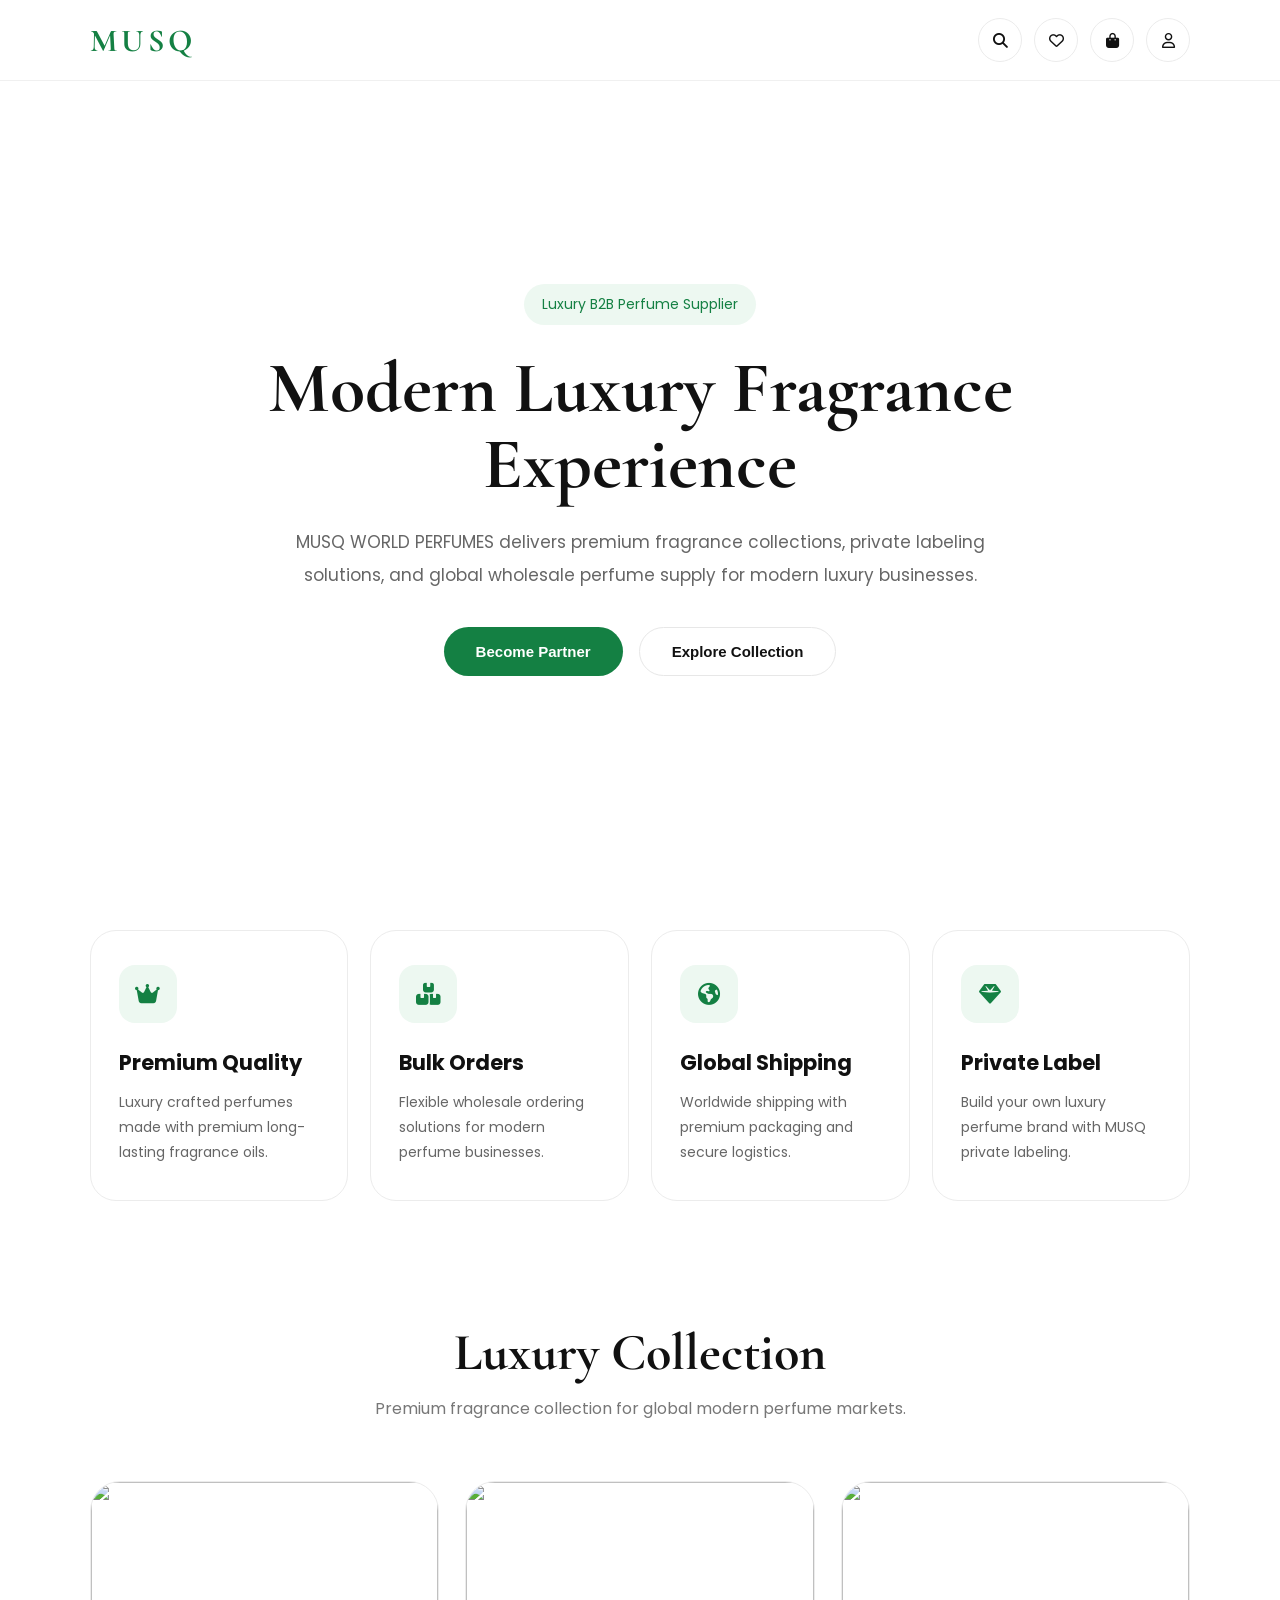
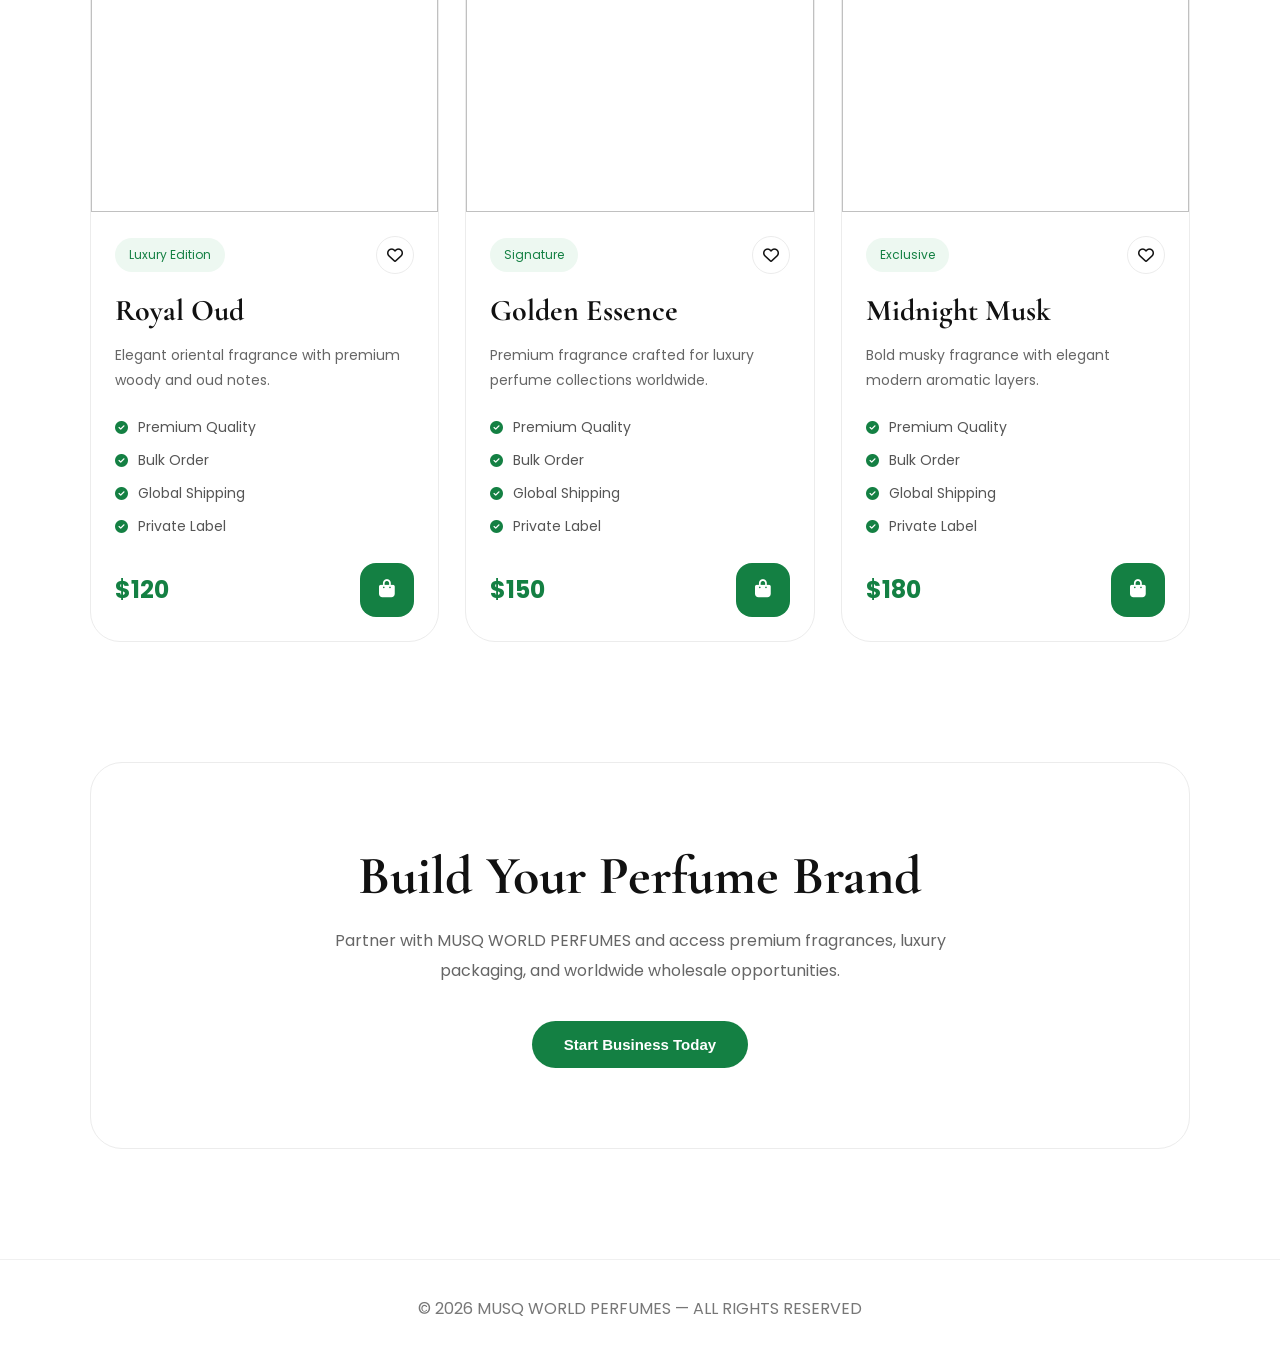
==== commit 7e63e2cd: "Update index.html" ====
--- a/index.html
+++ b/index.html
@@ -30,6 +30,7 @@
 body{
     font-family:'Poppins',sans-serif;
     background:#fff;
+    color:#111;
     overflow-x:hidden;
 }
 
@@ -191,7 +192,7 @@
     text-transform:uppercase;
 }
 
-/* ANIMATIONS */
+/* LOADER ANIMATIONS */
 
 @keyframes spin{
     100%{
@@ -241,41 +242,584 @@
     }
 }
 
-/* DEMO PAGE */
-
-.demo{
+/* GLOBAL */
+
+img{
+    width:100%;
+    display:block;
+}
+
+a{
+    text-decoration:none;
+}
+
+/* NAVBAR */
+
+nav{
+    width:100%;
+    padding:18px 7%;
+    display:flex;
+    justify-content:space-between;
+    align-items:center;
+
+    position:fixed;
+    top:0;
+    z-index:1000;
+
+    background:rgba(255,255,255,0.92);
+    backdrop-filter:blur(14px);
+
+    border-bottom:1px solid #f0f0f0;
+}
+
+.logo{
+    font-size:32px;
+    font-weight:700;
+    letter-spacing:4px;
+    color:#148043;
+
+    font-family:'Cormorant Garamond',serif;
+}
+
+.nav-icons{
+    display:flex;
+    gap:12px;
+}
+
+.icon-btn{
+    width:44px;
+    height:44px;
+
+    border-radius:50%;
+
+    border:1px solid #ebebeb;
+
+    background:#fff;
+
+    display:flex;
+    align-items:center;
+    justify-content:center;
+
+    font-size:15px;
+
+    color:#111;
+
+    cursor:pointer;
+
+    transition:0.3s ease;
+}
+
+.icon-btn:hover{
+    background:#148043;
+    color:#fff;
+    border-color:#148043;
+}
+
+/* HERO */
+
+.hero{
     min-height:100vh;
+
+    display:flex;
+    align-items:center;
+    justify-content:center;
+
+    text-align:center;
+
+    padding:150px 7% 90px;
+}
+
+.hero-content{
+    max-width:850px;
+}
+
+.tag{
+    display:inline-block;
+
+    padding:10px 18px;
+
+    background:#edf8f1;
+
+    color:#148043;
+
+    border-radius:40px;
+
+    font-size:14px;
+
+    margin-bottom:26px;
+}
+
+.hero h1{
+    font-size:72px;
+    line-height:1.05;
+
+    margin-bottom:24px;
+
+    font-family:'Cormorant Garamond',serif;
+
+    font-weight:700;
+}
+
+.hero p{
+    color:#666;
+    line-height:1.9;
+
+    max-width:720px;
+    margin:auto;
+
+    margin-bottom:36px;
+
+    font-size:17px;
+}
+
+.hero-buttons{
+    display:flex;
+    justify-content:center;
+    gap:16px;
+    flex-wrap:wrap;
+}
+
+.btn{
+    padding:15px 32px;
+
+    border:none;
+
+    border-radius:50px;
+
+    font-size:15px;
+    font-weight:600;
+
+    cursor:pointer;
+
+    transition:0.3s ease;
+}
+
+.btn-green{
+    background:#148043;
+    color:#fff;
+}
+
+.btn-green:hover{
+    background:#0e6635;
+    transform:translateY(-3px);
+}
+
+.btn-light{
+    background:#fff;
+    border:1px solid #e7e7e7;
+    color:#111;
+}
+
+.btn-light:hover{
+    border-color:#148043;
+    color:#148043;
+}
+
+/* FEATURES */
+
+.features{
+    padding:30px 7% 110px;
+
+    display:grid;
+    grid-template-columns:repeat(4,1fr);
+
+    gap:22px;
+}
+
+.feature-card{
+    padding:34px 28px;
+
+    border:1px solid #ececec;
+
+    border-radius:26px;
+
+    transition:0.3s ease;
+
+    background:#fff;
+}
+
+.feature-card:hover{
+    transform:translateY(-5px);
+    border-color:#148043;
+}
+
+.feature-icon{
+    width:58px;
+    height:58px;
+
+    border-radius:16px;
+
+    background:#edf8f1;
+
+    color:#148043;
 
     display:flex;
     justify-content:center;
     align-items:center;
 
+    font-size:22px;
+
+    margin-bottom:24px;
+}
+
+.feature-card h3{
+    margin-bottom:12px;
+    font-size:21px;
+}
+
+.feature-card p{
+    color:#666;
+    line-height:1.8;
+    font-size:14px;
+}
+
+/* SECTION TITLE */
+
+.section-title{
+    text-align:center;
+    margin-bottom:60px;
+}
+
+.section-title h2{
+    font-size:52px;
+    font-family:'Cormorant Garamond',serif;
+    margin-bottom:12px;
+}
+
+.section-title p{
+    color:#777;
+}
+
+/* PRODUCTS */
+
+.products{
+    padding:10px 7% 120px;
+}
+
+.product-grid{
+    display:grid;
+    grid-template-columns:repeat(3,1fr);
+    gap:26px;
+}
+
+.product-card{
+    position:relative;
+
+    border-radius:30px;
+
+    overflow:hidden;
+
+    background:#fff;
+
+    border:1px solid #ececec;
+
+    transition:0.4s ease;
+}
+
+.product-card::before{
+    content:'';
+
+    position:absolute;
+
+    inset:0;
+
+    border-radius:30px;
+
+    padding:1px;
+
+    background:linear-gradient(
+    130deg,
+    transparent,
+    #148043,
+    transparent
+    );
+
+    -webkit-mask:
+    linear-gradient(#fff 0 0) content-box,
+    linear-gradient(#fff 0 0);
+
+    -webkit-mask-composite:xor;
+    mask-composite:exclude;
+
+    opacity:0;
+
+    transition:0.4s ease;
+}
+
+.product-card:hover::before{
+    opacity:1;
+}
+
+.product-card:hover{
+    transform:translateY(-8px);
+}
+
+.product-image{
+    height:330px;
+    overflow:hidden;
+}
+
+.product-image img{
+    height:100%;
+    object-fit:cover;
+    transition:0.5s ease;
+}
+
+.product-card:hover img{
+    transform:scale(1.05);
+}
+
+.product-content{
+    padding:24px;
+}
+
+.product-top{
+    display:flex;
+    justify-content:space-between;
+    align-items:center;
+
+    margin-bottom:18px;
+}
+
+.badge{
+    padding:8px 14px;
+
+    background:#edf8f1;
+
+    color:#148043;
+
+    border-radius:40px;
+
+    font-size:12px;
+}
+
+.wishlist{
+    width:38px;
+    height:38px;
+
+    border-radius:50%;
+
+    border:1px solid #ececec;
+
+    display:flex;
+    align-items:center;
+    justify-content:center;
+
+    cursor:pointer;
+
+    transition:0.3s ease;
+}
+
+.wishlist:hover{
+    background:#148043;
+    color:#fff;
+    border-color:#148043;
+}
+
+.product-content h3{
+    font-size:30px;
+
+    font-family:'Cormorant Garamond',serif;
+
+    margin-bottom:14px;
+}
+
+.product-content p{
+    color:#666;
+    line-height:1.8;
+    font-size:14px;
+
+    margin-bottom:24px;
+}
+
+/* PRODUCT DETAILS */
+
+.product-details{
+    display:flex;
     flex-direction:column;
+    gap:12px;
+
+    margin-bottom:26px;
+}
+
+.detail{
+    display:flex;
+    align-items:center;
+    gap:10px;
+
+    font-size:14px;
+
+    color:#555;
+}
+
+.detail i{
+    color:#148043;
+    font-size:13px;
+}
+
+.product-bottom{
+    display:flex;
+    justify-content:space-between;
+    align-items:center;
+}
+
+.price{
+    font-size:24px;
+    font-weight:700;
+    color:#148043;
+}
+
+.cart-btn{
+    width:54px;
+    height:54px;
+
+    border:none;
+
+    border-radius:16px;
+
+    background:#148043;
+
+    color:#fff;
+
+    font-size:18px;
+
+    cursor:pointer;
+
+    transition:0.3s ease;
+}
+
+.cart-btn:hover{
+    transform:scale(1.06);
+    background:#0e6635;
+}
+
+/* CTA */
+
+.cta{
+    margin:0 7% 110px;
+
+    padding:80px 30px;
+
+    border-radius:32px;
+
+    border:1px solid #ececec;
 
     text-align:center;
-
-    padding:40px;
-}
-
-.demo h1{
-    font-size:70px;
+}
+
+.cta h2{
+    font-size:54px;
 
     font-family:'Cormorant Garamond',serif;
 
-    margin-bottom:20px;
-}
-
-.demo p{
+    margin-bottom:18px;
+}
+
+.cta p{
+    max-width:700px;
+
+    margin:auto;
+
     color:#666;
 
-    max-width:700px;
-
     line-height:1.9;
+
+    margin-bottom:34px;
+}
+
+footer{
+    padding:36px 7%;
+    text-align:center;
+
+    border-top:1px solid #f0f0f0;
+
+    color:#777;
+}
+
+.reveal{
+    opacity:0;
+    transform:translateY(50px);
+    transition:1s ease;
+}
+
+.reveal.active{
+    opacity:1;
+    transform:translateY(0);
 }
 
 /* MOBILE */
 
+@media(max-width:992px){
+
+.features{
+    grid-template-columns:repeat(2,1fr);
+}
+
+.product-grid{
+    grid-template-columns:repeat(2,1fr);
+}
+
+.hero h1{
+    font-size:52px;
+}
+
+}
+
 @media(max-width:768px){
+
+nav{
+    padding:16px 5%;
+}
+
+.logo{
+    font-size:24px;
+}
+
+.hero{
+    padding:130px 5% 80px;
+}
+
+.hero h1{
+    font-size:42px;
+}
+
+.hero p{
+    font-size:15px;
+}
+
+.hero-buttons{
+    flex-direction:column;
+}
+
+.btn{
+    width:100%;
+}
+
+.features{
+    padding:10px 5% 80px;
+    grid-template-columns:1fr;
+}
+
+.products{
+    padding:10px 5% 90px;
+}
+
+.product-grid{
+    grid-template-columns:1fr;
+}
+
+.section-title h2{
+    font-size:40px;
+}
+
+.cta{
+    margin:0 5% 80px;
+    padding:60px 24px;
+}
+
+.cta h2{
+    font-size:42px;
+}
 
 .loader-circle{
     width:105px;
@@ -287,10 +831,6 @@
     letter-spacing:7px;
 }
 
-.demo h1{
-    font-size:46px;
-}
-
 }
 
 </style>
@@ -298,9 +838,7 @@
 
 <body>
 
-<!-- =========================
-     PREMIUM LOADER
-========================= -->
+<!-- PREMIUM LOADER -->
 
 <div class="loader">
 
@@ -316,20 +854,400 @@
 
 </div>
 
-<!-- DEMO CONTENT -->
-
-<section class="demo">
-
-    <h1>
-        MUSQ World Perfumes
-    </h1>
-
-    <p>
-        Premium fragrance collections crafted for luxury businesses,
-        global wholesale markets, and modern perfume brands.
-    </p>
+<!-- NAVBAR -->
+
+<nav>
+
+<div class="logo">
+MUSQ
+</div>
+
+<div class="nav-icons">
+
+<button class="icon-btn">
+<i class="fa-solid fa-magnifying-glass"></i>
+</button>
+
+<button class="icon-btn">
+<i class="fa-regular fa-heart"></i>
+</button>
+
+<button class="icon-btn">
+<i class="fa-solid fa-bag-shopping"></i>
+</button>
+
+<button class="icon-btn">
+<i class="fa-regular fa-user"></i>
+</button>
+
+</div>
+
+</nav>
+
+<!-- HERO -->
+
+<section class="hero reveal">
+
+<div class="hero-content">
+
+<div class="tag">
+Luxury B2B Perfume Supplier
+</div>
+
+<h1>
+Modern Luxury Fragrance Experience
+</h1>
+
+<p>
+MUSQ WORLD PERFUMES delivers premium fragrance collections,
+private labeling solutions, and global wholesale perfume supply
+for modern luxury businesses.
+</p>
+
+<div class="hero-buttons">
+
+<button class="btn btn-green">
+Become Partner
+</button>
+
+<button class="btn btn-light">
+Explore Collection
+</button>
+
+</div>
+
+</div>
 
 </section>
+
+<!-- FEATURES -->
+
+<section class="features">
+
+<div class="feature-card reveal">
+
+<div class="feature-icon">
+<i class="fa-solid fa-crown"></i>
+</div>
+
+<h3>Premium Quality</h3>
+
+<p>
+Luxury crafted perfumes made with premium long-lasting fragrance oils.
+</p>
+
+</div>
+
+<div class="feature-card reveal">
+
+<div class="feature-icon">
+<i class="fa-solid fa-boxes-stacked"></i>
+</div>
+
+<h3>Bulk Orders</h3>
+
+<p>
+Flexible wholesale ordering solutions for modern perfume businesses.
+</p>
+
+</div>
+
+<div class="feature-card reveal">
+
+<div class="feature-icon">
+<i class="fa-solid fa-earth-americas"></i>
+</div>
+
+<h3>Global Shipping</h3>
+
+<p>
+Worldwide shipping with premium packaging and secure logistics.
+</p>
+
+</div>
+
+<div class="feature-card reveal">
+
+<div class="feature-icon">
+<i class="fa-solid fa-gem"></i>
+</div>
+
+<h3>Private Label</h3>
+
+<p>
+Build your own luxury perfume brand with MUSQ private labeling.
+</p>
+
+</div>
+
+</section>
+
+<!-- PRODUCTS -->
+
+<section class="products">
+
+<div class="section-title reveal">
+
+<h2>
+Luxury Collection
+</h2>
+
+<p>
+Premium fragrance collection for global modern perfume markets.
+</p>
+
+</div>
+
+<div class="product-grid">
+
+<!-- PRODUCT -->
+
+<div class="product-card reveal">
+
+<div class="product-image">
+
+<img src="https://images.unsplash.com/photo-1592945403244-b3fbafd7f539?q=80&w=1200&auto=format&fit=crop">
+
+</div>
+
+<div class="product-content">
+
+<div class="product-top">
+
+<div class="badge">
+Luxury Edition
+</div>
+
+<div class="wishlist">
+<i class="fa-regular fa-heart"></i>
+</div>
+
+</div>
+
+<h3>
+Royal Oud
+</h3>
+
+<p>
+Elegant oriental fragrance with premium woody and oud notes.
+</p>
+
+<div class="product-details">
+
+<div class="detail">
+<i class="fa-solid fa-circle-check"></i>
+Premium Quality
+</div>
+
+<div class="detail">
+<i class="fa-solid fa-circle-check"></i>
+Bulk Order
+</div>
+
+<div class="detail">
+<i class="fa-solid fa-circle-check"></i>
+Global Shipping
+</div>
+
+<div class="detail">
+<i class="fa-solid fa-circle-check"></i>
+Private Label
+</div>
+
+</div>
+
+<div class="product-bottom">
+
+<div class="price">
+$120
+</div>
+
+<button class="cart-btn">
+<i class="fa-solid fa-bag-shopping"></i>
+</button>
+
+</div>
+
+</div>
+
+</div>
+
+<!-- PRODUCT -->
+
+<div class="product-card reveal">
+
+<div class="product-image">
+
+<img src="https://images.unsplash.com/photo-1615634260167-c8cdede054de?q=80&w=1200&auto=format&fit=crop">
+
+</div>
+
+<div class="product-content">
+
+<div class="product-top">
+
+<div class="badge">
+Signature
+</div>
+
+<div class="wishlist">
+<i class="fa-regular fa-heart"></i>
+</div>
+
+</div>
+
+<h3>
+Golden Essence
+</h3>
+
+<p>
+Premium fragrance crafted for luxury perfume collections worldwide.
+</p>
+
+<div class="product-details">
+
+<div class="detail">
+<i class="fa-solid fa-circle-check"></i>
+Premium Quality
+</div>
+
+<div class="detail">
+<i class="fa-solid fa-circle-check"></i>
+Bulk Order
+</div>
+
+<div class="detail">
+<i class="fa-solid fa-circle-check"></i>
+Global Shipping
+</div>
+
+<div class="detail">
+<i class="fa-solid fa-circle-check"></i>
+Private Label
+</div>
+
+</div>
+
+<div class="product-bottom">
+
+<div class="price">
+$150
+</div>
+
+<button class="cart-btn">
+<i class="fa-solid fa-bag-shopping"></i>
+</button>
+
+</div>
+
+</div>
+
+</div>
+
+<!-- PRODUCT -->
+
+<div class="product-card reveal">
+
+<div class="product-image">
+
+<img src="https://images.unsplash.com/photo-1523293182086-7651a899d37f?q=80&w=1200&auto=format&fit=crop">
+
+</div>
+
+<div class="product-content">
+
+<div class="product-top">
+
+<div class="badge">
+Exclusive
+</div>
+
+<div class="wishlist">
+<i class="fa-regular fa-heart"></i>
+</div>
+
+</div>
+
+<h3>
+Midnight Musk
+</h3>
+
+<p>
+Bold musky fragrance with elegant modern aromatic layers.
+</p>
+
+<div class="product-details">
+
+<div class="detail">
+<i class="fa-solid fa-circle-check"></i>
+Premium Quality
+</div>
+
+<div class="detail">
+<i class="fa-solid fa-circle-check"></i>
+Bulk Order
+</div>
+
+<div class="detail">
+<i class="fa-solid fa-circle-check"></i>
+Global Shipping
+</div>
+
+<div class="detail">
+<i class="fa-solid fa-circle-check"></i>
+Private Label
+</div>
+
+</div>
+
+<div class="product-bottom">
+
+<div class="price">
+$180
+</div>
+
+<button class="cart-btn">
+<i class="fa-solid fa-bag-shopping"></i>
+</button>
+
+</div>
+
+</div>
+
+</div>
+
+</div>
+
+</section>
+
+<!-- CTA -->
+
+<section class="cta reveal">
+
+<h2>
+Build Your Perfume Brand
+</h2>
+
+<p>
+Partner with MUSQ WORLD PERFUMES and access premium fragrances,
+luxury packaging, and worldwide wholesale opportunities.
+</p>
+
+<button class="btn btn-green">
+Start Business Today
+</button>
+
+</section>
+
+<!-- FOOTER -->
+
+<footer>
+
+© 2026 MUSQ WORLD PERFUMES — ALL RIGHTS RESERVED
+
+</footer>
+
+<!-- JAVASCRIPT -->
 
 <script>
 
@@ -346,7 +1264,32 @@
 
 });
 
+/* SCROLL ANIMATION */
+
+const reveals = document.querySelectorAll(".reveal");
+
+window.addEventListener("scroll", () => {
+
+reveals.forEach((element) => {
+
+const windowHeight = window.innerHeight;
+
+const revealTop =
+element.getBoundingClientRect().top;
+
+const revealPoint = 100;
+
+if(revealTop < windowHeight - revealPoint){
+
+element.classList.add("active");
+
+}
+
+});
+
+});
+
 </script>
 
 </body>
-</html>
+    </html>
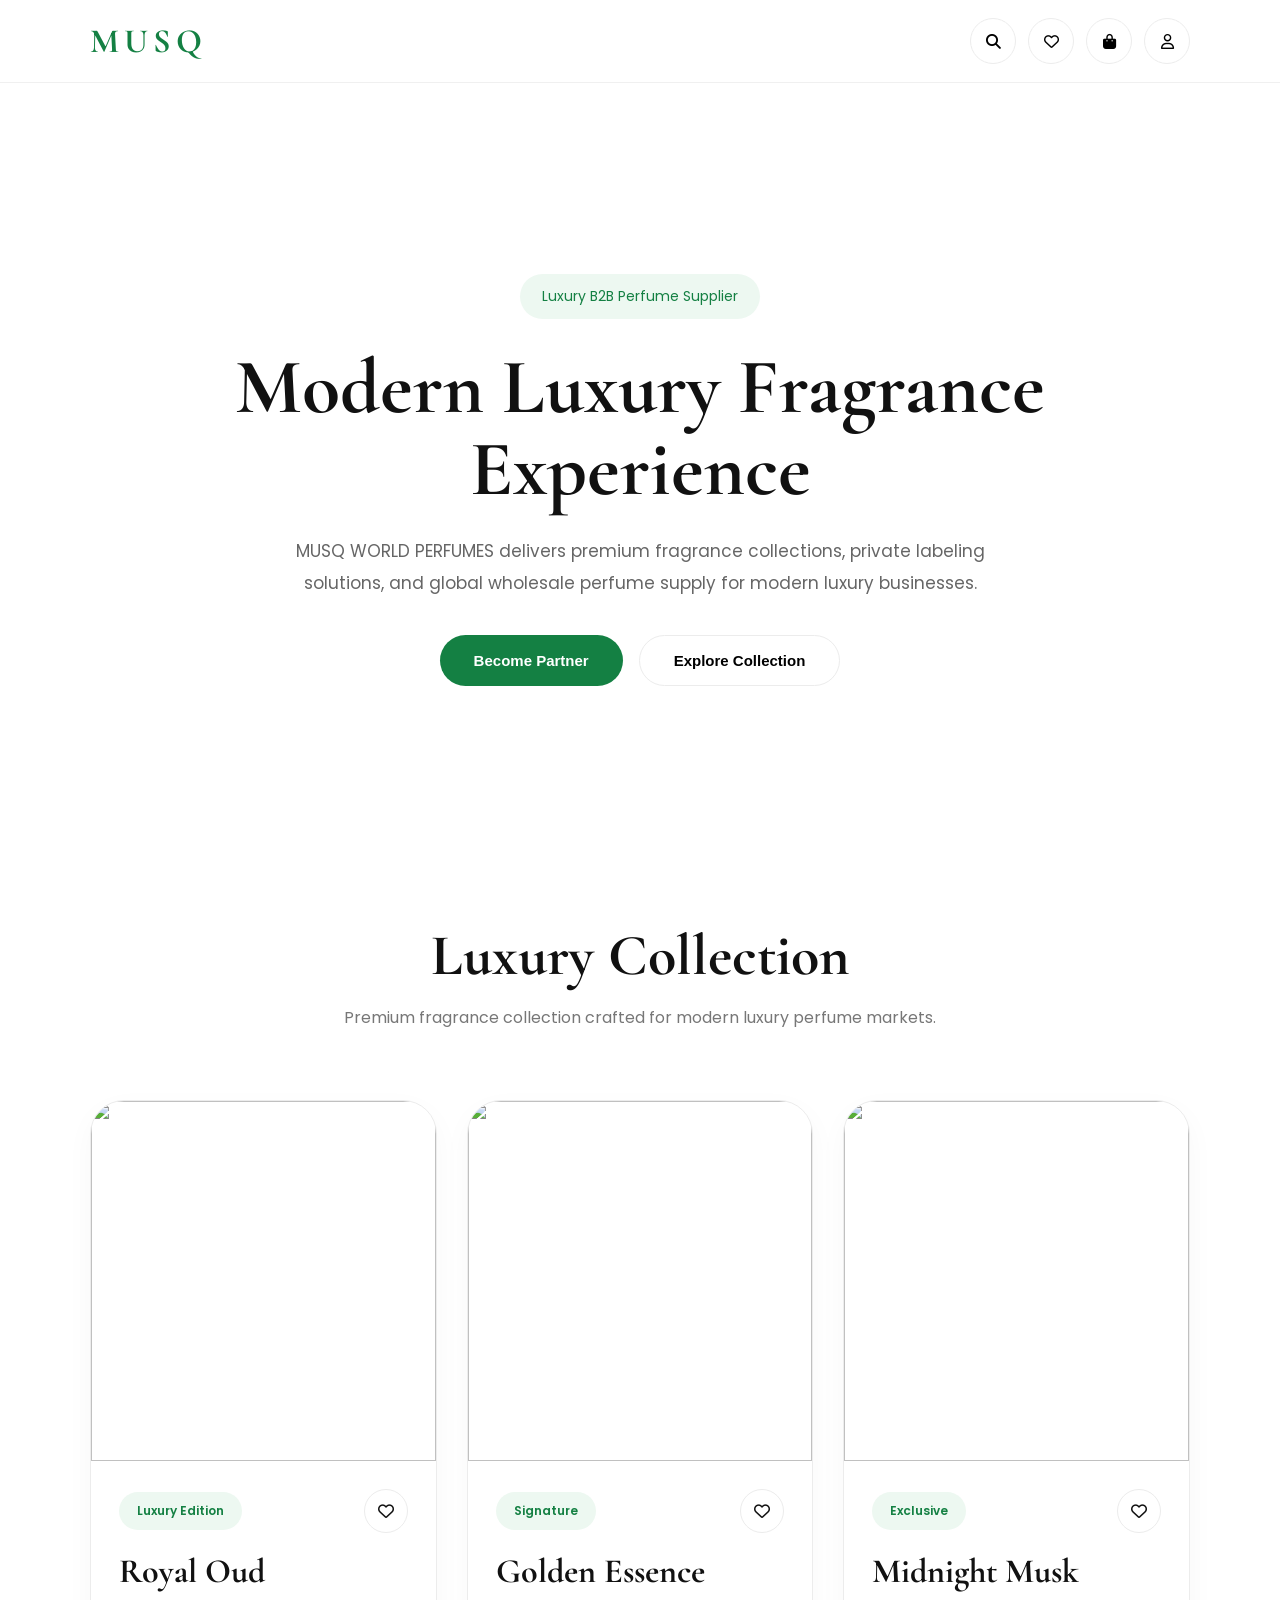
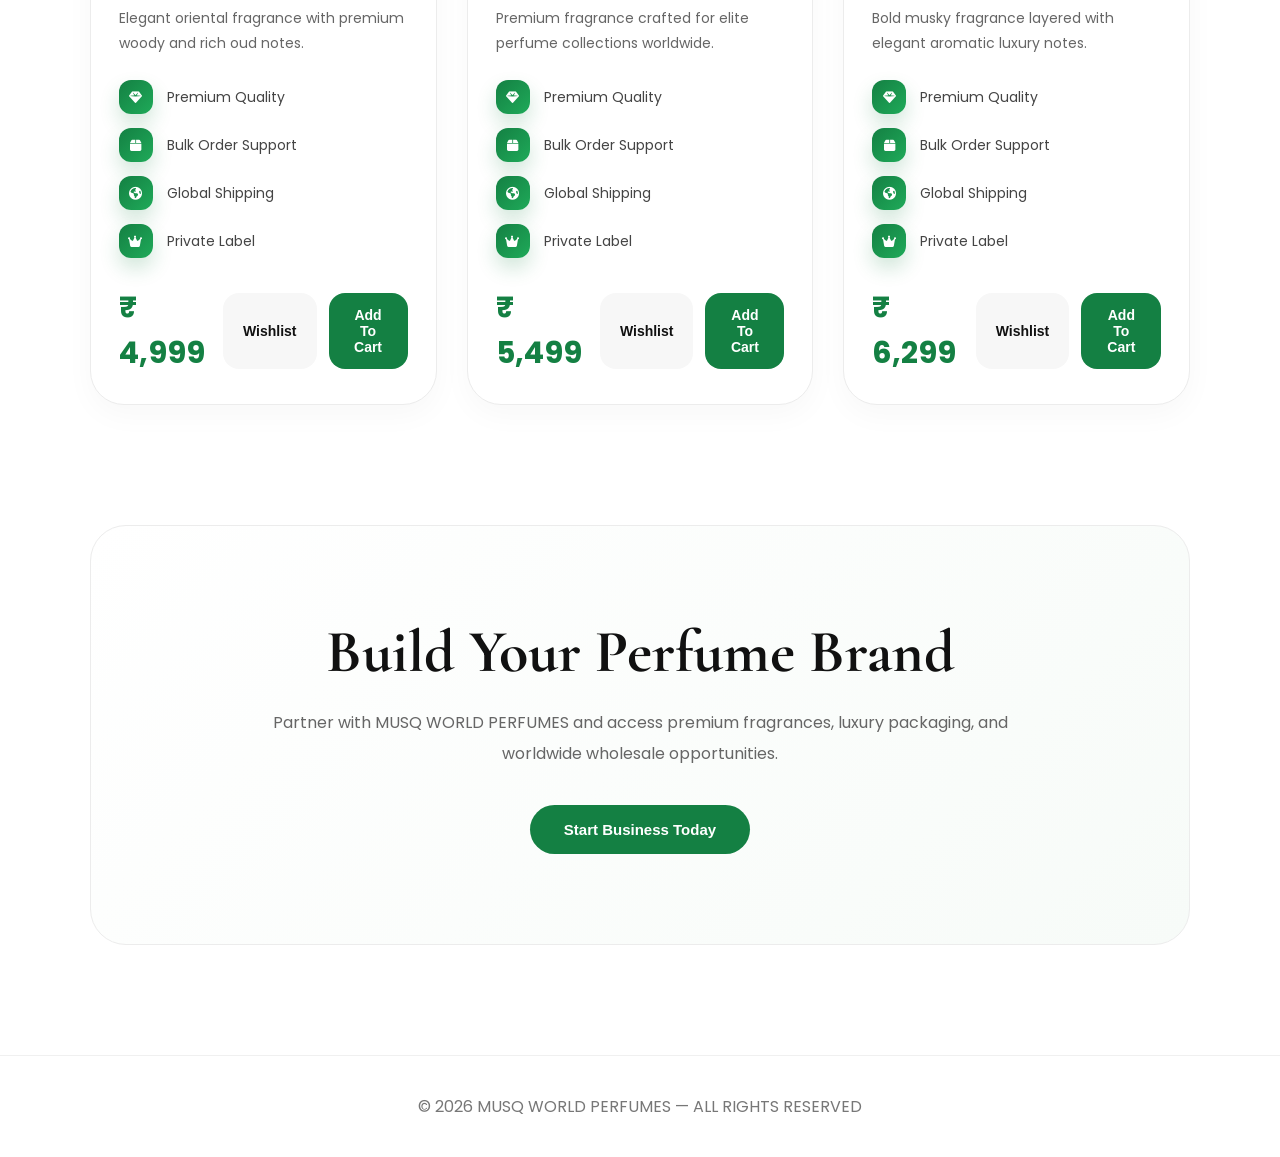
==== commit 92e526d5: "Update index.html" ====
--- a/index.html
+++ b/index.html
@@ -29,13 +29,22 @@
 
 body{
     font-family:'Poppins',sans-serif;
-    background:#fff;
+    background:#ffffff;
     color:#111;
     overflow-x:hidden;
 }
 
+img{
+    width:100%;
+    display:block;
+}
+
+a{
+    text-decoration:none;
+}
+
 /* =========================
-   PREMIUM LUXURY LOADER
+   PREMIUM LOADER
 ========================= */
 
 .loader{
@@ -63,8 +72,6 @@
     opacity:0;
     visibility:hidden;
 }
-
-/* BACKGROUND LIGHT */
 
 .loader::before{
     content:'';
@@ -87,8 +94,6 @@
     glowPulse 4s ease-in-out infinite;
 }
 
-/* MAIN ROTATING CIRCLE */
-
 .loader-circle{
     position:relative;
 
@@ -113,11 +118,7 @@
     box-shadow:
     0 0 45px rgba(20,128,67,0.22),
     inset 0 0 25px rgba(20,128,67,0.08);
-
-    backdrop-filter:blur(10px);
-}
-
-/* INNER CIRCLE */
+}
 
 .loader-circle::before{
     content:'';
@@ -138,8 +139,6 @@
     reverseSpin 2s linear infinite;
 }
 
-/* CENTER DOT */
-
 .loader-circle::after{
     content:'';
 
@@ -161,8 +160,6 @@
     0 0 20px rgba(20,128,67,0.6);
 }
 
-/* BRAND TEXT */
-
 .loader-text{
     margin-top:34px;
 
@@ -192,7 +189,9 @@
     text-transform:uppercase;
 }
 
-/* LOADER ANIMATIONS */
+/* =========================
+   ANIMATIONS
+========================= */
 
 @keyframes spin{
     100%{
@@ -242,22 +241,14 @@
     }
 }
 
-/* GLOBAL */
-
-img{
-    width:100%;
-    display:block;
-}
-
-a{
-    text-decoration:none;
-}
-
-/* NAVBAR */
+/* =========================
+   NAVBAR
+========================= */
 
 nav{
     width:100%;
     padding:18px 7%;
+
     display:flex;
     justify-content:space-between;
     align-items:center;
@@ -267,15 +258,18 @@
     z-index:1000;
 
     background:rgba(255,255,255,0.92);
+
     backdrop-filter:blur(14px);
 
     border-bottom:1px solid #f0f0f0;
 }
 
 .logo{
-    font-size:32px;
+    font-size:34px;
     font-weight:700;
-    letter-spacing:4px;
+
+    letter-spacing:5px;
+
     color:#148043;
 
     font-family:'Cormorant Garamond',serif;
@@ -287,42 +281,44 @@
 }
 
 .icon-btn{
-    width:44px;
-    height:44px;
+    width:46px;
+    height:46px;
 
     border-radius:50%;
 
-    border:1px solid #ebebeb;
+    border:1px solid #ececec;
 
     background:#fff;
 
     display:flex;
+    justify-content:center;
     align-items:center;
-    justify-content:center;
 
     font-size:15px;
 
-    color:#111;
-
     cursor:pointer;
 
-    transition:0.3s ease;
+    transition:0.35s ease;
 }
 
 .icon-btn:hover{
     background:#148043;
     color:#fff;
     border-color:#148043;
-}
-
-/* HERO */
+
+    transform:translateY(-3px);
+}
+
+/* =========================
+   HERO
+========================= */
 
 .hero{
     min-height:100vh;
 
     display:flex;
+    justify-content:center;
     align-items:center;
-    justify-content:center;
 
     text-align:center;
 
@@ -330,46 +326,47 @@
 }
 
 .hero-content{
-    max-width:850px;
+    max-width:900px;
 }
 
 .tag{
     display:inline-block;
 
-    padding:10px 18px;
+    padding:12px 22px;
+
+    border-radius:50px;
 
     background:#edf8f1;
 
     color:#148043;
 
-    border-radius:40px;
-
     font-size:14px;
 
-    margin-bottom:26px;
+    margin-bottom:28px;
 }
 
 .hero h1{
-    font-size:72px;
+    font-size:78px;
+
     line-height:1.05;
 
     margin-bottom:24px;
 
     font-family:'Cormorant Garamond',serif;
-
-    font-weight:700;
 }
 
 .hero p{
     color:#666;
+
     line-height:1.9;
 
-    max-width:720px;
+    font-size:17px;
+
+    max-width:760px;
+
     margin:auto;
 
     margin-bottom:36px;
-
-    font-size:17px;
 }
 
 .hero-buttons{
@@ -380,7 +377,7 @@
 }
 
 .btn{
-    padding:15px 32px;
+    padding:16px 34px;
 
     border:none;
 
@@ -391,7 +388,7 @@
 
     cursor:pointer;
 
-    transition:0.3s ease;
+    transition:0.35s ease;
 }
 
 .btn-green{
@@ -401,13 +398,13 @@
 
 .btn-green:hover{
     background:#0e6635;
-    transform:translateY(-3px);
+    transform:translateY(-4px);
 }
 
 .btn-light{
     background:#fff;
-    border:1px solid #e7e7e7;
-    color:#111;
+
+    border:1px solid #ececec;
 }
 
 .btn-light:hover{
@@ -415,123 +412,70 @@
     color:#148043;
 }
 
-/* FEATURES */
-
-.features{
-    padding:30px 7% 110px;
-
-    display:grid;
-    grid-template-columns:repeat(4,1fr);
-
-    gap:22px;
-}
-
-.feature-card{
-    padding:34px 28px;
-
-    border:1px solid #ececec;
-
-    border-radius:26px;
-
-    transition:0.3s ease;
-
-    background:#fff;
-}
-
-.feature-card:hover{
-    transform:translateY(-5px);
-    border-color:#148043;
-}
-
-.feature-icon{
-    width:58px;
-    height:58px;
-
-    border-radius:16px;
-
-    background:#edf8f1;
-
-    color:#148043;
-
-    display:flex;
-    justify-content:center;
-    align-items:center;
-
-    font-size:22px;
-
-    margin-bottom:24px;
-}
-
-.feature-card h3{
-    margin-bottom:12px;
-    font-size:21px;
-}
-
-.feature-card p{
-    color:#666;
-    line-height:1.8;
-    font-size:14px;
-}
-
-/* SECTION TITLE */
+/* =========================
+   PRODUCTS
+========================= */
+
+.products{
+    padding:20px 7% 120px;
+}
 
 .section-title{
     text-align:center;
-    margin-bottom:60px;
+    margin-bottom:70px;
 }
 
 .section-title h2{
-    font-size:52px;
+    font-size:58px;
+
     font-family:'Cormorant Garamond',serif;
-    margin-bottom:12px;
+
+    margin-bottom:14px;
 }
 
 .section-title p{
     color:#777;
-}
-
-/* PRODUCTS */
-
-.products{
-    padding:10px 7% 120px;
 }
 
 .product-grid{
     display:grid;
     grid-template-columns:repeat(3,1fr);
-    gap:26px;
+    gap:30px;
 }
 
 .product-card{
     position:relative;
 
-    border-radius:30px;
+    background:#fff;
+
+    border-radius:34px;
 
     overflow:hidden;
 
-    background:#fff;
-
     border:1px solid #ececec;
 
-    transition:0.4s ease;
+    transition:0.45s ease;
+
+    box-shadow:
+    0 10px 30px rgba(0,0,0,0.03);
 }
 
 .product-card::before{
     content:'';
 
     position:absolute;
-
     inset:0;
 
-    border-radius:30px;
+    border-radius:34px;
 
     padding:1px;
 
-    background:linear-gradient(
-    130deg,
-    transparent,
-    #148043,
-    transparent
+    background:
+    linear-gradient(
+        135deg,
+        transparent,
+        rgba(20,128,67,0.7),
+        transparent
     );
 
     -webkit-mask:
@@ -551,26 +495,27 @@
 }
 
 .product-card:hover{
-    transform:translateY(-8px);
+    transform:translateY(-10px);
 }
 
 .product-image{
-    height:330px;
+    height:360px;
     overflow:hidden;
 }
 
 .product-image img{
     height:100%;
     object-fit:cover;
-    transition:0.5s ease;
+
+    transition:0.6s ease;
 }
 
 .product-card:hover img{
-    transform:scale(1.05);
+    transform:scale(1.08);
 }
 
 .product-content{
-    padding:24px;
+    padding:28px;
 }
 
 .product-top{
@@ -582,125 +527,182 @@
 }
 
 .badge{
-    padding:8px 14px;
+    padding:10px 18px;
+
+    border-radius:40px;
 
     background:#edf8f1;
 
     color:#148043;
 
-    border-radius:40px;
-
     font-size:12px;
-}
-
-.wishlist{
-    width:38px;
-    height:38px;
+    font-weight:600;
+}
+
+.wishlist-icon{
+    width:44px;
+    height:44px;
 
     border-radius:50%;
 
     border:1px solid #ececec;
 
     display:flex;
+    justify-content:center;
     align-items:center;
-    justify-content:center;
+
+    transition:0.3s ease;
 
     cursor:pointer;
-
-    transition:0.3s ease;
-}
-
-.wishlist:hover{
+}
+
+.wishlist-icon:hover{
     background:#148043;
     color:#fff;
     border-color:#148043;
 }
 
 .product-content h3{
-    font-size:30px;
+    font-size:34px;
+
+    margin-bottom:14px;
 
     font-family:'Cormorant Garamond',serif;
-
-    margin-bottom:14px;
 }
 
 .product-content p{
     color:#666;
+
     line-height:1.8;
+
     font-size:14px;
 
     margin-bottom:24px;
 }
 
-/* PRODUCT DETAILS */
+/* =========================
+   PREMIUM POINTS
+========================= */
 
 .product-details{
     display:flex;
     flex-direction:column;
-    gap:12px;
-
-    margin-bottom:26px;
+    gap:14px;
+
+    margin-bottom:28px;
 }
 
 .detail{
     display:flex;
     align-items:center;
-    gap:10px;
+    gap:14px;
+
+    color:#444;
 
     font-size:14px;
-
-    color:#555;
-}
-
-.detail i{
-    color:#148043;
+}
+
+.detail-icon{
+    width:34px;
+    height:34px;
+
+    border-radius:12px;
+
+    background:
+    linear-gradient(
+        135deg,
+        #148043,
+        #1faa59
+    );
+
+    color:#fff;
+
+    display:flex;
+    justify-content:center;
+    align-items:center;
+
     font-size:13px;
-}
+
+    box-shadow:
+    0 10px 20px rgba(20,128,67,0.2);
+}
+
+/* =========================
+   PRODUCT BOTTOM
+========================= */
 
 .product-bottom{
     display:flex;
     justify-content:space-between;
     align-items:center;
+
+    gap:14px;
 }
 
 .price{
-    font-size:24px;
+    font-size:30px;
     font-weight:700;
+
     color:#148043;
 }
 
+.action-buttons{
+    display:flex;
+    gap:12px;
+}
+
+.action-btn{
+    padding:14px 20px;
+
+    border:none;
+
+    border-radius:16px;
+
+    cursor:pointer;
+
+    font-size:14px;
+    font-weight:600;
+
+    transition:0.35s ease;
+}
+
 .cart-btn{
-    width:54px;
-    height:54px;
-
-    border:none;
-
-    border-radius:16px;
-
     background:#148043;
-
     color:#fff;
-
-    font-size:18px;
-
-    cursor:pointer;
-
-    transition:0.3s ease;
 }
 
 .cart-btn:hover{
-    transform:scale(1.06);
-    background:#0e6635;
-}
-
-/* CTA */
+    background:#0d6634;
+    transform:translateY(-3px);
+}
+
+.wishlist-btn{
+    background:#f7f7f7;
+    color:#111;
+}
+
+.wishlist-btn:hover{
+    background:#111;
+    color:#fff;
+}
+
+/* =========================
+   CTA
+========================= */
 
 .cta{
     margin:0 7% 110px;
 
-    padding:80px 30px;
-
-    border-radius:32px;
+    padding:90px 30px;
+
+    border-radius:36px;
+
+    background:
+    linear-gradient(
+        135deg,
+        #ffffff,
+        #f7fbf8
+    );
 
     border:1px solid #ececec;
 
@@ -708,15 +710,15 @@
 }
 
 .cta h2{
-    font-size:54px;
+    font-size:60px;
+
+    margin-bottom:20px;
 
     font-family:'Cormorant Garamond',serif;
-
-    margin-bottom:18px;
 }
 
 .cta p{
-    max-width:700px;
+    max-width:760px;
 
     margin:auto;
 
@@ -724,17 +726,26 @@
 
     line-height:1.9;
 
-    margin-bottom:34px;
-}
+    margin-bottom:36px;
+}
+
+/* =========================
+   FOOTER
+========================= */
 
 footer{
-    padding:36px 7%;
+    padding:38px 7%;
+
     text-align:center;
 
     border-top:1px solid #f0f0f0;
 
     color:#777;
 }
+
+/* =========================
+   REVEAL
+========================= */
 
 .reveal{
     opacity:0;
@@ -747,20 +758,18 @@
     transform:translateY(0);
 }
 
-/* MOBILE */
+/* =========================
+   MOBILE
+========================= */
 
 @media(max-width:992px){
-
-.features{
-    grid-template-columns:repeat(2,1fr);
-}
 
 .product-grid{
     grid-template-columns:repeat(2,1fr);
 }
 
 .hero h1{
-    font-size:52px;
+    font-size:56px;
 }
 
 }
@@ -772,7 +781,7 @@
 }
 
 .logo{
-    font-size:24px;
+    font-size:26px;
 }
 
 .hero{
@@ -780,7 +789,7 @@
 }
 
 .hero h1{
-    font-size:42px;
+    font-size:44px;
 }
 
 .hero p{
@@ -795,11 +804,6 @@
     width:100%;
 }
 
-.features{
-    padding:10px 5% 80px;
-    grid-template-columns:1fr;
-}
-
 .products{
     padding:10px 5% 90px;
 }
@@ -809,7 +813,7 @@
 }
 
 .section-title h2{
-    font-size:40px;
+    font-size:42px;
 }
 
 .cta{
@@ -829,6 +833,19 @@
 .loader-text{
     font-size:30px;
     letter-spacing:7px;
+}
+
+.product-bottom{
+    flex-direction:column;
+    align-items:flex-start;
+}
+
+.action-buttons{
+    width:100%;
+}
+
+.action-btn{
+    flex:1;
 }
 
 }
@@ -920,68 +937,6 @@
 
 </section>
 
-<!-- FEATURES -->
-
-<section class="features">
-
-<div class="feature-card reveal">
-
-<div class="feature-icon">
-<i class="fa-solid fa-crown"></i>
-</div>
-
-<h3>Premium Quality</h3>
-
-<p>
-Luxury crafted perfumes made with premium long-lasting fragrance oils.
-</p>
-
-</div>
-
-<div class="feature-card reveal">
-
-<div class="feature-icon">
-<i class="fa-solid fa-boxes-stacked"></i>
-</div>
-
-<h3>Bulk Orders</h3>
-
-<p>
-Flexible wholesale ordering solutions for modern perfume businesses.
-</p>
-
-</div>
-
-<div class="feature-card reveal">
-
-<div class="feature-icon">
-<i class="fa-solid fa-earth-americas"></i>
-</div>
-
-<h3>Global Shipping</h3>
-
-<p>
-Worldwide shipping with premium packaging and secure logistics.
-</p>
-
-</div>
-
-<div class="feature-card reveal">
-
-<div class="feature-icon">
-<i class="fa-solid fa-gem"></i>
-</div>
-
-<h3>Private Label</h3>
-
-<p>
-Build your own luxury perfume brand with MUSQ private labeling.
-</p>
-
-</div>
-
-</section>
-
 <!-- PRODUCTS -->
 
 <section class="products">
@@ -993,14 +948,14 @@
 </h2>
 
 <p>
-Premium fragrance collection for global modern perfume markets.
+Premium fragrance collection crafted for modern luxury perfume markets.
 </p>
 
 </div>
 
 <div class="product-grid">
 
-<!-- PRODUCT -->
+<!-- PRODUCT 1 -->
 
 <div class="product-card reveal">
 
@@ -1018,7 +973,7 @@
 Luxury Edition
 </div>
 
-<div class="wishlist">
+<div class="wishlist-icon">
 <i class="fa-regular fa-heart"></i>
 </div>
 
@@ -1029,28 +984,36 @@
 </h3>
 
 <p>
-Elegant oriental fragrance with premium woody and oud notes.
+Elegant oriental fragrance with premium woody and rich oud notes.
 </p>
 
 <div class="product-details">
 
 <div class="detail">
-<i class="fa-solid fa-circle-check"></i>
+<div class="detail-icon">
+<i class="fa-solid fa-gem"></i>
+</div>
 Premium Quality
 </div>
 
 <div class="detail">
-<i class="fa-solid fa-circle-check"></i>
-Bulk Order
+<div class="detail-icon">
+<i class="fa-solid fa-box"></i>
+</div>
+Bulk Order Support
 </div>
 
 <div class="detail">
-<i class="fa-solid fa-circle-check"></i>
+<div class="detail-icon">
+<i class="fa-solid fa-earth-americas"></i>
+</div>
 Global Shipping
 </div>
 
 <div class="detail">
-<i class="fa-solid fa-circle-check"></i>
+<div class="detail-icon">
+<i class="fa-solid fa-crown"></i>
+</div>
 Private Label
 </div>
 
@@ -1059,20 +1022,28 @@
 <div class="product-bottom">
 
 <div class="price">
-$120
-</div>
-
-<button class="cart-btn">
-<i class="fa-solid fa-bag-shopping"></i>
+₹ 4,999
+</div>
+
+<div class="action-buttons">
+
+<button class="action-btn wishlist-btn">
+Wishlist
 </button>
 
-</div>
-
-</div>
-
-</div>
-
-<!-- PRODUCT -->
+<button class="action-btn cart-btn">
+Add To Cart
+</button>
+
+</div>
+
+</div>
+
+</div>
+
+</div>
+
+<!-- PRODUCT 2 -->
 
 <div class="product-card reveal">
 
@@ -1090,7 +1061,7 @@
 Signature
 </div>
 
-<div class="wishlist">
+<div class="wishlist-icon">
 <i class="fa-regular fa-heart"></i>
 </div>
 
@@ -1101,28 +1072,36 @@
 </h3>
 
 <p>
-Premium fragrance crafted for luxury perfume collections worldwide.
+Premium fragrance crafted for elite perfume collections worldwide.
 </p>
 
 <div class="product-details">
 
 <div class="detail">
-<i class="fa-solid fa-circle-check"></i>
+<div class="detail-icon">
+<i class="fa-solid fa-gem"></i>
+</div>
 Premium Quality
 </div>
 
 <div class="detail">
-<i class="fa-solid fa-circle-check"></i>
-Bulk Order
+<div class="detail-icon">
+<i class="fa-solid fa-box"></i>
+</div>
+Bulk Order Support
 </div>
 
 <div class="detail">
-<i class="fa-solid fa-circle-check"></i>
+<div class="detail-icon">
+<i class="fa-solid fa-earth-americas"></i>
+</div>
 Global Shipping
 </div>
 
 <div class="detail">
-<i class="fa-solid fa-circle-check"></i>
+<div class="detail-icon">
+<i class="fa-solid fa-crown"></i>
+</div>
 Private Label
 </div>
 
@@ -1131,20 +1110,28 @@
 <div class="product-bottom">
 
 <div class="price">
-$150
-</div>
-
-<button class="cart-btn">
-<i class="fa-solid fa-bag-shopping"></i>
+₹ 5,499
+</div>
+
+<div class="action-buttons">
+
+<button class="action-btn wishlist-btn">
+Wishlist
 </button>
 
-</div>
-
-</div>
-
-</div>
-
-<!-- PRODUCT -->
+<button class="action-btn cart-btn">
+Add To Cart
+</button>
+
+</div>
+
+</div>
+
+</div>
+
+</div>
+
+<!-- PRODUCT 3 -->
 
 <div class="product-card reveal">
 
@@ -1162,7 +1149,7 @@
 Exclusive
 </div>
 
-<div class="wishlist">
+<div class="wishlist-icon">
 <i class="fa-regular fa-heart"></i>
 </div>
 
@@ -1173,28 +1160,36 @@
 </h3>
 
 <p>
-Bold musky fragrance with elegant modern aromatic layers.
+Bold musky fragrance layered with elegant aromatic luxury notes.
 </p>
 
 <div class="product-details">
 
 <div class="detail">
-<i class="fa-solid fa-circle-check"></i>
+<div class="detail-icon">
+<i class="fa-solid fa-gem"></i>
+</div>
 Premium Quality
 </div>
 
 <div class="detail">
-<i class="fa-solid fa-circle-check"></i>
-Bulk Order
+<div class="detail-icon">
+<i class="fa-solid fa-box"></i>
+</div>
+Bulk Order Support
 </div>
 
 <div class="detail">
-<i class="fa-solid fa-circle-check"></i>
+<div class="detail-icon">
+<i class="fa-solid fa-earth-americas"></i>
+</div>
 Global Shipping
 </div>
 
 <div class="detail">
-<i class="fa-solid fa-circle-check"></i>
+<div class="detail-icon">
+<i class="fa-solid fa-crown"></i>
+</div>
 Private Label
 </div>
 
@@ -1203,12 +1198,20 @@
 <div class="product-bottom">
 
 <div class="price">
-$180
-</div>
-
-<button class="cart-btn">
-<i class="fa-solid fa-bag-shopping"></i>
+₹ 6,299
+</div>
+
+<div class="action-buttons">
+
+<button class="action-btn wishlist-btn">
+Wishlist
 </button>
+
+<button class="action-btn cart-btn">
+Add To Cart
+</button>
+
+</div>
 
 </div>
 
@@ -1247,8 +1250,6 @@
 
 </footer>
 
-<!-- JAVASCRIPT -->
-
 <script>
 
 /* PREMIUM LOADER */
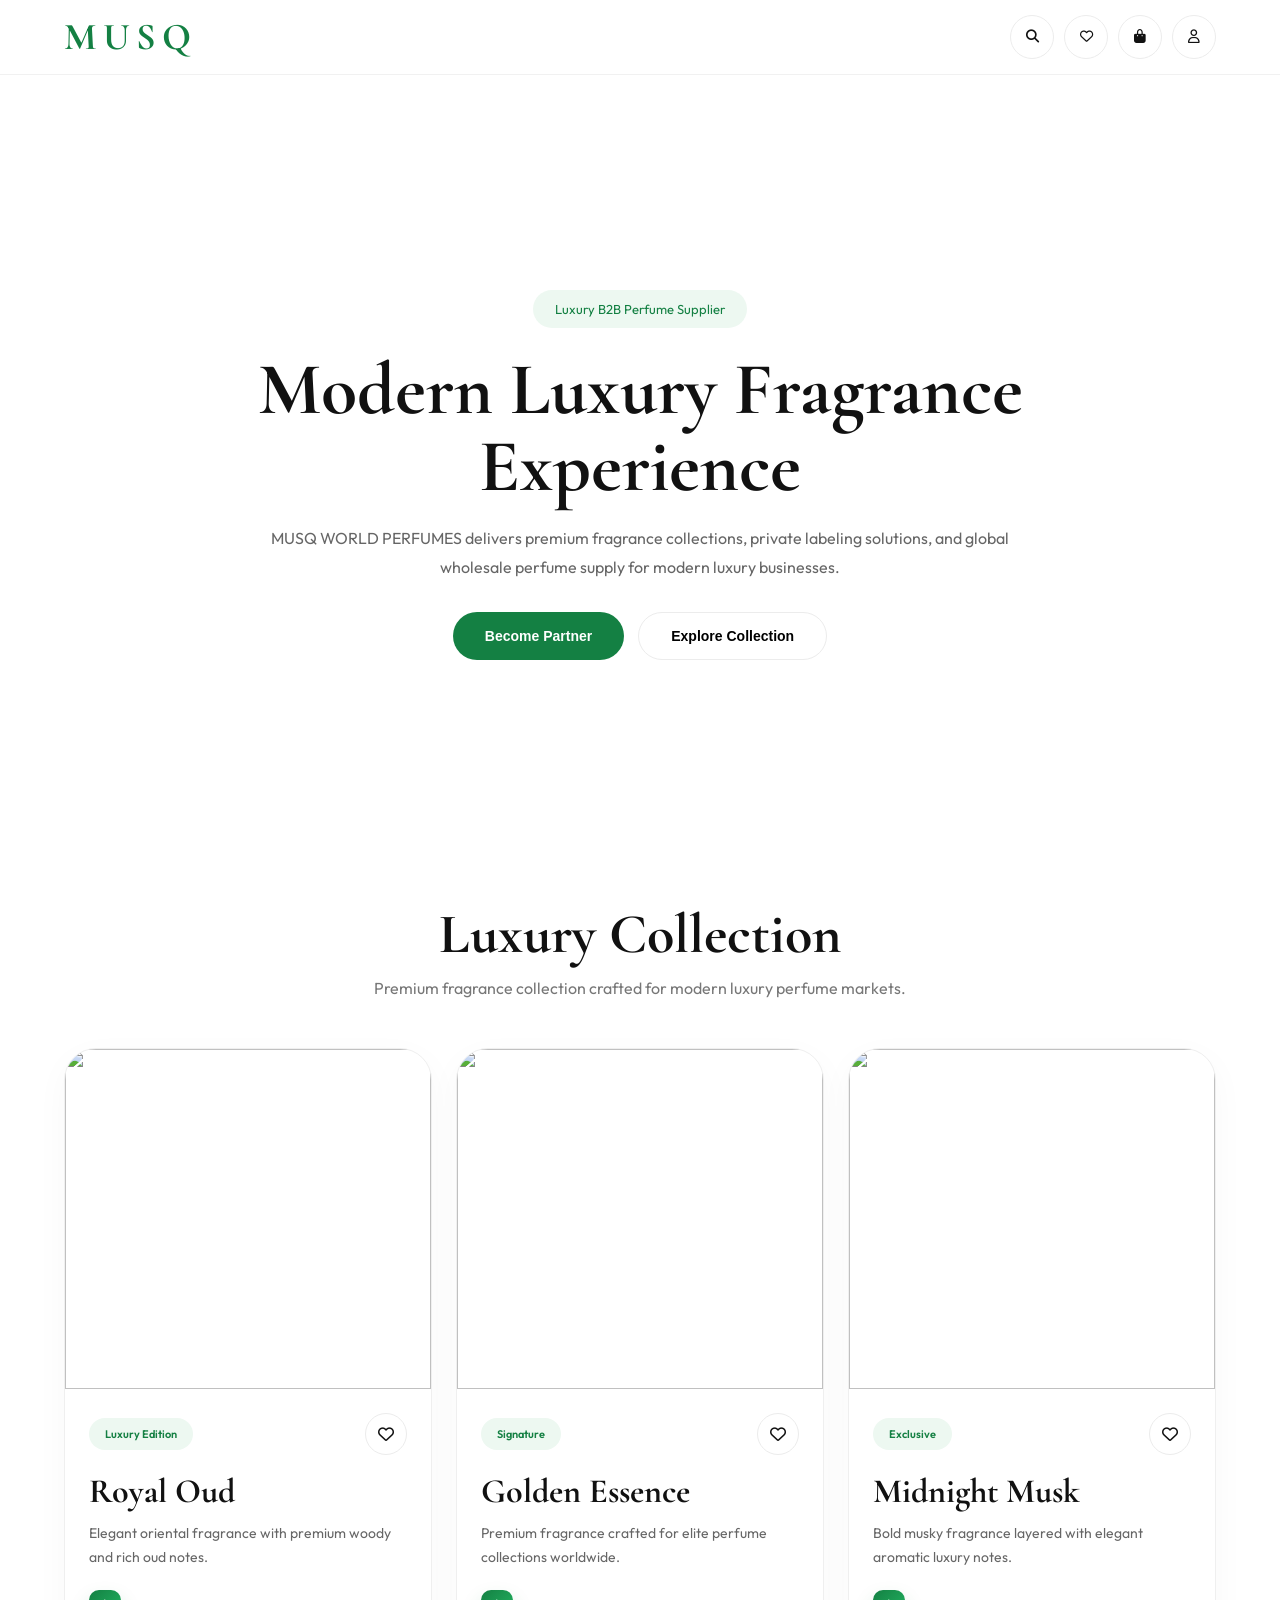
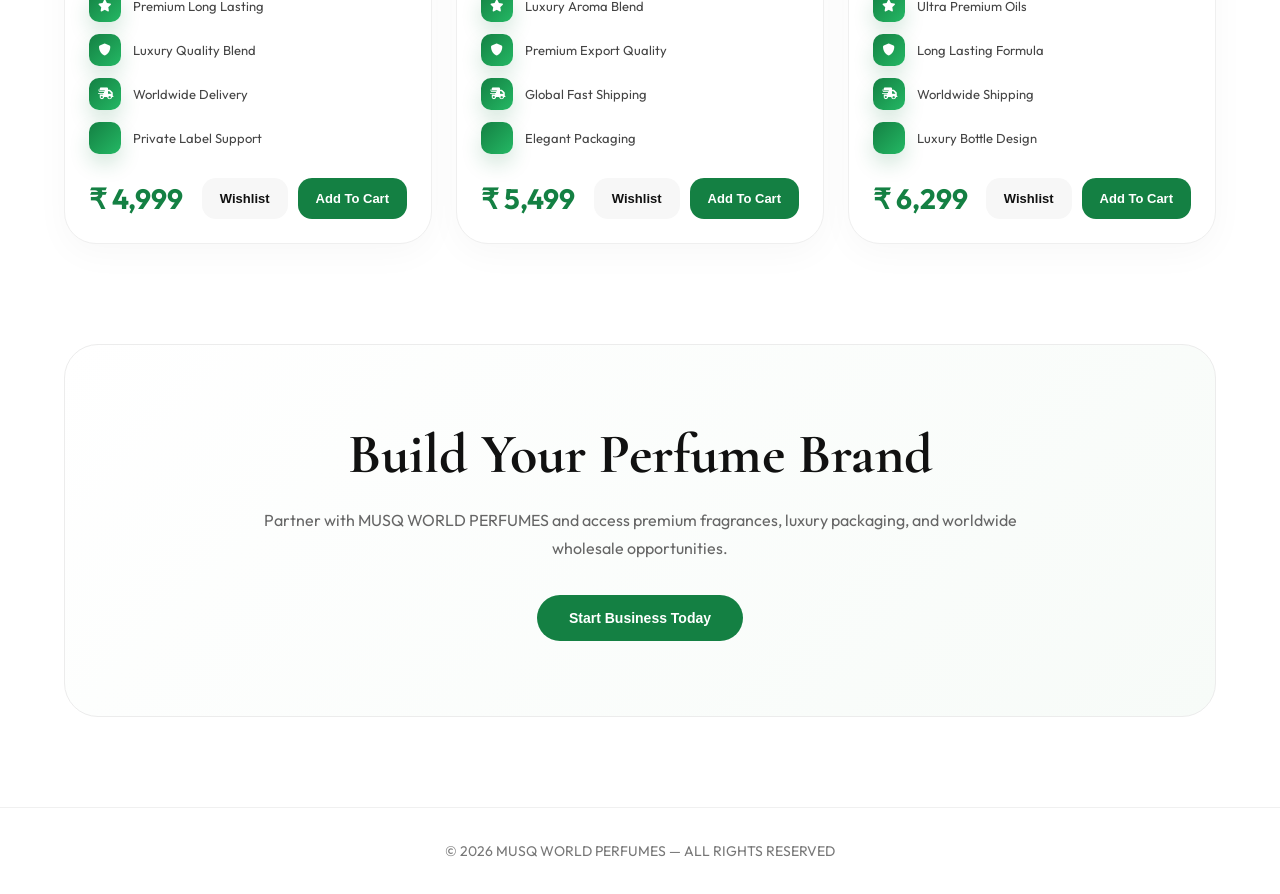
==== commit 59dbe8c3: "Update index.html" ====
--- a/index.html
+++ b/index.html
@@ -10,7 +10,7 @@
 <link rel="preconnect" href="https://fonts.googleapis.com">
 <link rel="preconnect" href="https://fonts.gstatic.com" crossorigin>
 
-<link href="https://fonts.googleapis.com/css2?family=Poppins:wght@300;400;500;600;700&family=Cormorant+Garamond:wght@500;600;700&display=swap" rel="stylesheet">
+<link href="https://fonts.googleapis.com/css2?family=Outfit:wght@300;400;500;600;700&family=Cormorant+Garamond:wght@500;600;700&display=swap" rel="stylesheet">
 
 <link rel="stylesheet"
 href="https://cdnjs.cloudflare.com/ajax/libs/font-awesome/6.5.1/css/all.min.css"/>
@@ -28,8 +28,8 @@
 }
 
 body{
-    font-family:'Poppins',sans-serif;
-    background:#ffffff;
+    font-family:'Outfit',sans-serif;
+    background:#fff;
     color:#111;
     overflow-x:hidden;
 }
@@ -44,7 +44,7 @@
 }
 
 /* =========================
-   PREMIUM LOADER
+PREMIUM LOADER
 ========================= */
 
 .loader{
@@ -59,13 +59,9 @@
     background:
     radial-gradient(circle at top,#f7fff9,#ffffff);
 
-    overflow:hidden;
-
     z-index:99999;
 
-    transition:
-    opacity 1s ease,
-    visibility 1s ease;
+    transition:1s ease;
 }
 
 .loader.hide{
@@ -90,8 +86,7 @@
         transparent 70%
     );
 
-    animation:
-    glowPulse 4s ease-in-out infinite;
+    animation:glowPulse 4s ease-in-out infinite;
 }
 
 .loader-circle{
@@ -102,18 +97,14 @@
 
     border-radius:50%;
 
-    border:
-    4px solid rgba(20,128,67,0.08);
-
-    border-top:
-    4px solid #148043;
-
-    border-right:
-    4px solid #25b865;
+    border:4px solid rgba(20,128,67,0.08);
+
+    border-top:4px solid #148043;
+    border-right:4px solid #2ac76d;
 
     animation:
-    spin 1.2s linear infinite,
-    zoomPulse 2.2s ease-in-out infinite;
+    spin 1.1s linear infinite,
+    zoomPulse 2s ease-in-out infinite;
 
     box-shadow:
     0 0 45px rgba(20,128,67,0.22),
@@ -129,14 +120,11 @@
 
     border-radius:50%;
 
-    border:
-    3px solid rgba(20,128,67,0.08);
-
-    border-bottom:
-    3px solid #148043;
-
-    animation:
-    reverseSpin 2s linear infinite;
+    border:3px solid rgba(20,128,67,0.08);
+
+    border-bottom:3px solid #148043;
+
+    animation:reverseSpin 2s linear infinite;
 }
 
 .loader-circle::after{
@@ -156,14 +144,13 @@
 
     transform:translate(-50%,-50%);
 
-    box-shadow:
-    0 0 20px rgba(20,128,67,0.6);
+    box-shadow:0 0 20px rgba(20,128,67,0.5);
 }
 
 .loader-text{
     margin-top:34px;
 
-    font-size:40px;
+    font-size:42px;
 
     letter-spacing:10px;
 
@@ -173,24 +160,21 @@
 
     color:#148043;
 
-    animation:
-    textGlow 2.5s ease-in-out infinite;
+    animation:textGlow 2.5s ease-in-out infinite;
 }
 
 .loader-sub{
     margin-top:10px;
 
-    font-size:13px;
+    font-size:12px;
 
     letter-spacing:5px;
 
     color:#666;
-
-    text-transform:uppercase;
 }
 
 /* =========================
-   ANIMATIONS
+ANIMATIONS
 ========================= */
 
 @keyframes spin{
@@ -242,12 +226,13 @@
 }
 
 /* =========================
-   NAVBAR
+NAVBAR
 ========================= */
 
 nav{
     width:100%;
-    padding:18px 7%;
+
+    padding:14px 5%;
 
     display:flex;
     justify-content:space-between;
@@ -261,14 +246,15 @@
 
     backdrop-filter:blur(14px);
 
-    border-bottom:1px solid #f0f0f0;
+    border-bottom:1px solid #f1f1f1;
 }
 
 .logo{
-    font-size:34px;
+    font-size:38px;
+
     font-weight:700;
 
-    letter-spacing:5px;
+    letter-spacing:6px;
 
     color:#148043;
 
@@ -277,12 +263,12 @@
 
 .nav-icons{
     display:flex;
-    gap:12px;
+    gap:10px;
 }
 
 .icon-btn{
-    width:46px;
-    height:46px;
+    width:44px;
+    height:44px;
 
     border-radius:50%;
 
@@ -294,7 +280,7 @@
     justify-content:center;
     align-items:center;
 
-    font-size:15px;
+    color:#111;
 
     cursor:pointer;
 
@@ -310,7 +296,7 @@
 }
 
 /* =========================
-   HERO
+HERO
 ========================= */
 
 .hero{
@@ -322,7 +308,7 @@
 
     text-align:center;
 
-    padding:150px 7% 90px;
+    padding:120px 5% 70px;
 }
 
 .hero-content{
@@ -332,7 +318,7 @@
 .tag{
     display:inline-block;
 
-    padding:12px 22px;
+    padding:11px 22px;
 
     border-radius:50px;
 
@@ -340,17 +326,17 @@
 
     color:#148043;
 
-    font-size:14px;
-
-    margin-bottom:28px;
+    font-size:13px;
+
+    margin-bottom:24px;
 }
 
 .hero h1{
-    font-size:78px;
-
-    line-height:1.05;
-
-    margin-bottom:24px;
+    font-size:74px;
+
+    line-height:1.04;
+
+    margin-bottom:18px;
 
     font-family:'Cormorant Garamond',serif;
 }
@@ -358,32 +344,32 @@
 .hero p{
     color:#666;
 
-    line-height:1.9;
-
-    font-size:17px;
+    line-height:1.8;
+
+    font-size:16px;
 
     max-width:760px;
 
     margin:auto;
 
-    margin-bottom:36px;
+    margin-bottom:30px;
 }
 
 .hero-buttons{
     display:flex;
     justify-content:center;
-    gap:16px;
+    gap:14px;
     flex-wrap:wrap;
 }
 
 .btn{
-    padding:16px 34px;
+    padding:15px 32px;
 
     border:none;
 
     border-radius:50px;
 
-    font-size:15px;
+    font-size:14px;
     font-weight:600;
 
     cursor:pointer;
@@ -397,7 +383,7 @@
 }
 
 .btn-green:hover{
-    background:#0e6635;
+    background:#0d6634;
     transform:translateY(-4px);
 }
 
@@ -413,24 +399,24 @@
 }
 
 /* =========================
-   PRODUCTS
+PRODUCTS
 ========================= */
 
 .products{
-    padding:20px 7% 120px;
+    padding:0 5% 100px;
 }
 
 .section-title{
     text-align:center;
-    margin-bottom:70px;
+    margin-bottom:50px;
 }
 
 .section-title h2{
-    font-size:58px;
+    font-size:56px;
 
     font-family:'Cormorant Garamond',serif;
 
-    margin-bottom:14px;
+    margin-bottom:10px;
 }
 
 .section-title p{
@@ -440,7 +426,7 @@
 .product-grid{
     display:grid;
     grid-template-columns:repeat(3,1fr);
-    gap:30px;
+    gap:24px;
 }
 
 .product-card{
@@ -448,16 +434,16 @@
 
     background:#fff;
 
-    border-radius:34px;
+    border-radius:32px;
 
     overflow:hidden;
 
-    border:1px solid #ececec;
+    border:1px solid #efefef;
 
     transition:0.45s ease;
 
     box-shadow:
-    0 10px 30px rgba(0,0,0,0.03);
+    0 10px 35px rgba(0,0,0,0.03);
 }
 
 .product-card::before{
@@ -466,7 +452,7 @@
     position:absolute;
     inset:0;
 
-    border-radius:34px;
+    border-radius:32px;
 
     padding:1px;
 
@@ -499,7 +485,7 @@
 }
 
 .product-image{
-    height:360px;
+    height:340px;
     overflow:hidden;
 }
 
@@ -515,7 +501,7 @@
 }
 
 .product-content{
-    padding:28px;
+    padding:24px;
 }
 
 .product-top{
@@ -523,11 +509,11 @@
     justify-content:space-between;
     align-items:center;
 
-    margin-bottom:18px;
+    margin-bottom:16px;
 }
 
 .badge{
-    padding:10px 18px;
+    padding:9px 16px;
 
     border-radius:40px;
 
@@ -535,13 +521,13 @@
 
     color:#148043;
 
-    font-size:12px;
+    font-size:11px;
     font-weight:600;
 }
 
-.wishlist-icon{
-    width:44px;
-    height:44px;
+.top-wishlist{
+    width:42px;
+    height:42px;
 
     border-radius:50%;
 
@@ -556,7 +542,7 @@
     cursor:pointer;
 }
 
-.wishlist-icon:hover{
+.top-wishlist:hover{
     background:#148043;
     color:#fff;
     border-color:#148043;
@@ -565,7 +551,7 @@
 .product-content h3{
     font-size:34px;
 
-    margin-bottom:14px;
+    margin-bottom:10px;
 
     font-family:'Cormorant Garamond',serif;
 }
@@ -573,62 +559,62 @@
 .product-content p{
     color:#666;
 
-    line-height:1.8;
+    line-height:1.7;
 
     font-size:14px;
 
-    margin-bottom:24px;
+    margin-bottom:20px;
 }
 
 /* =========================
-   PREMIUM POINTS
+PREMIUM DETAILS
 ========================= */
 
 .product-details{
     display:flex;
     flex-direction:column;
-    gap:14px;
-
-    margin-bottom:28px;
+    gap:12px;
+
+    margin-bottom:24px;
 }
 
 .detail{
     display:flex;
     align-items:center;
-    gap:14px;
+    gap:12px;
 
     color:#444;
 
-    font-size:14px;
+    font-size:13px;
 }
 
 .detail-icon{
-    width:34px;
-    height:34px;
-
-    border-radius:12px;
+    width:32px;
+    height:32px;
+
+    border-radius:10px;
 
     background:
     linear-gradient(
         135deg,
         #148043,
-        #1faa59
+        #24b864
     );
-
-    color:#fff;
 
     display:flex;
     justify-content:center;
     align-items:center;
 
-    font-size:13px;
+    color:#fff;
+
+    font-size:12px;
 
     box-shadow:
-    0 10px 20px rgba(20,128,67,0.2);
+    0 10px 20px rgba(20,128,67,0.18);
 }
 
 /* =========================
-   PRODUCT BOTTOM
+BOTTOM
 ========================= */
 
 .product-bottom{
@@ -640,7 +626,8 @@
 }
 
 .price{
-    font-size:30px;
+    font-size:28px;
+
     font-weight:700;
 
     color:#148043;
@@ -648,20 +635,20 @@
 
 .action-buttons{
     display:flex;
-    gap:12px;
+    gap:10px;
 }
 
 .action-btn{
-    padding:14px 20px;
+    padding:13px 18px;
 
     border:none;
 
-    border-radius:16px;
+    border-radius:14px;
+
+    font-size:13px;
+    font-weight:600;
 
     cursor:pointer;
-
-    font-size:14px;
-    font-weight:600;
 
     transition:0.35s ease;
 }
@@ -687,15 +674,15 @@
 }
 
 /* =========================
-   CTA
+CTA
 ========================= */
 
 .cta{
-    margin:0 7% 110px;
-
-    padding:90px 30px;
-
-    border-radius:36px;
+    margin:0 5% 90px;
+
+    padding:75px 28px;
+
+    border-radius:34px;
 
     background:
     linear-gradient(
@@ -710,9 +697,9 @@
 }
 
 .cta h2{
-    font-size:60px;
-
-    margin-bottom:20px;
+    font-size:56px;
+
+    margin-bottom:18px;
 
     font-family:'Cormorant Garamond',serif;
 }
@@ -724,32 +711,34 @@
 
     color:#666;
 
-    line-height:1.9;
-
-    margin-bottom:36px;
+    line-height:1.8;
+
+    margin-bottom:32px;
 }
 
 /* =========================
-   FOOTER
+FOOTER
 ========================= */
 
 footer{
-    padding:38px 7%;
+    padding:34px 5%;
 
     text-align:center;
 
     border-top:1px solid #f0f0f0;
 
     color:#777;
+
+    font-size:14px;
 }
 
 /* =========================
-   REVEAL
+REVEAL
 ========================= */
 
 .reveal{
     opacity:0;
-    transform:translateY(50px);
+    transform:translateY(40px);
     transition:1s ease;
 }
 
@@ -759,7 +748,7 @@
 }
 
 /* =========================
-   MOBILE
+MOBILE
 ========================= */
 
 @media(max-width:992px){
@@ -769,7 +758,7 @@
 }
 
 .hero h1{
-    font-size:56px;
+    font-size:58px;
 }
 
 }
@@ -777,15 +766,15 @@
 @media(max-width:768px){
 
 nav{
-    padding:16px 5%;
+    padding:14px 5%;
 }
 
 .logo{
-    font-size:26px;
+    font-size:28px;
 }
 
 .hero{
-    padding:130px 5% 80px;
+    padding:120px 5% 70px;
 }
 
 .hero h1{
@@ -804,10 +793,6 @@
     width:100%;
 }
 
-.products{
-    padding:10px 5% 90px;
-}
-
 .product-grid{
     grid-template-columns:1fr;
 }
@@ -817,12 +802,11 @@
 }
 
 .cta{
-    margin:0 5% 80px;
-    padding:60px 24px;
+    padding:55px 22px;
 }
 
 .cta h2{
-    font-size:42px;
+    font-size:40px;
 }
 
 .loader-circle{
@@ -859,15 +843,15 @@
 
 <div class="loader">
 
-    <div class="loader-circle"></div>
-
-    <div class="loader-text">
-        MUSQ
-    </div>
-
-    <div class="loader-sub">
-        Luxury Perfume Experience
-    </div>
+<div class="loader-circle"></div>
+
+<div class="loader-text">
+MUSQ
+</div>
+
+<div class="loader-sub">
+Luxury Perfume Experience
+</div>
 
 </div>
 
@@ -885,11 +869,13 @@
 <i class="fa-solid fa-magnifying-glass"></i>
 </button>
 
-<button class="icon-btn">
+<button class="icon-btn"
+onclick="window.location.href='wishlist.html'">
 <i class="fa-regular fa-heart"></i>
 </button>
 
-<button class="icon-btn">
+<button class="icon-btn"
+onclick="window.location.href='cart.html'">
 <i class="fa-solid fa-bag-shopping"></i>
 </button>
 
@@ -973,7 +959,8 @@
 Luxury Edition
 </div>
 
-<div class="wishlist-icon">
+<div class="top-wishlist"
+onclick="window.location.href='wishlist.html'">
 <i class="fa-regular fa-heart"></i>
 </div>
 
@@ -991,30 +978,30 @@
 
 <div class="detail">
 <div class="detail-icon">
-<i class="fa-solid fa-gem"></i>
-</div>
-Premium Quality
+<i class="fa-solid fa-star"></i>
+</div>
+Premium Long Lasting
 </div>
 
 <div class="detail">
 <div class="detail-icon">
-<i class="fa-solid fa-box"></i>
-</div>
-Bulk Order Support
+<i class="fa-solid fa-shield"></i>
+</div>
+Luxury Quality Blend
 </div>
 
 <div class="detail">
 <div class="detail-icon">
-<i class="fa-solid fa-earth-americas"></i>
-</div>
-Global Shipping
+<i class="fa-solid fa-truck-fast"></i>
+</div>
+Worldwide Delivery
 </div>
 
 <div class="detail">
 <div class="detail-icon">
-<i class="fa-solid fa-crown"></i>
-</div>
-Private Label
+<i class="fa-solid fa-sparkles"></i>
+</div>
+Private Label Support
 </div>
 
 </div>
@@ -1027,11 +1014,13 @@
 
 <div class="action-buttons">
 
-<button class="action-btn wishlist-btn">
+<button class="action-btn wishlist-btn"
+onclick="window.location.href='wishlist.html'">
 Wishlist
 </button>
 
-<button class="action-btn cart-btn">
+<button class="action-btn cart-btn"
+onclick="window.location.href='cart.html'">
 Add To Cart
 </button>
 
@@ -1061,7 +1050,8 @@
 Signature
 </div>
 
-<div class="wishlist-icon">
+<div class="top-wishlist"
+onclick="window.location.href='wishlist.html'">
 <i class="fa-regular fa-heart"></i>
 </div>
 
@@ -1079,30 +1069,30 @@
 
 <div class="detail">
 <div class="detail-icon">
-<i class="fa-solid fa-gem"></i>
-</div>
-Premium Quality
+<i class="fa-solid fa-star"></i>
+</div>
+Luxury Aroma Blend
 </div>
 
 <div class="detail">
 <div class="detail-icon">
-<i class="fa-solid fa-box"></i>
-</div>
-Bulk Order Support
+<i class="fa-solid fa-shield"></i>
+</div>
+Premium Export Quality
 </div>
 
 <div class="detail">
 <div class="detail-icon">
-<i class="fa-solid fa-earth-americas"></i>
-</div>
-Global Shipping
+<i class="fa-solid fa-truck-fast"></i>
+</div>
+Global Fast Shipping
 </div>
 
 <div class="detail">
 <div class="detail-icon">
-<i class="fa-solid fa-crown"></i>
-</div>
-Private Label
+<i class="fa-solid fa-sparkles"></i>
+</div>
+Elegant Packaging
 </div>
 
 </div>
@@ -1115,11 +1105,13 @@
 
 <div class="action-buttons">
 
-<button class="action-btn wishlist-btn">
+<button class="action-btn wishlist-btn"
+onclick="window.location.href='wishlist.html'">
 Wishlist
 </button>
 
-<button class="action-btn cart-btn">
+<button class="action-btn cart-btn"
+onclick="window.location.href='cart.html'">
 Add To Cart
 </button>
 
@@ -1149,7 +1141,8 @@
 Exclusive
 </div>
 
-<div class="wishlist-icon">
+<div class="top-wishlist"
+onclick="window.location.href='wishlist.html'">
 <i class="fa-regular fa-heart"></i>
 </div>
 
@@ -1167,30 +1160,30 @@
 
 <div class="detail">
 <div class="detail-icon">
-<i class="fa-solid fa-gem"></i>
-</div>
-Premium Quality
+<i class="fa-solid fa-star"></i>
+</div>
+Ultra Premium Oils
 </div>
 
 <div class="detail">
 <div class="detail-icon">
-<i class="fa-solid fa-box"></i>
-</div>
-Bulk Order Support
+<i class="fa-solid fa-shield"></i>
+</div>
+Long Lasting Formula
 </div>
 
 <div class="detail">
 <div class="detail-icon">
-<i class="fa-solid fa-earth-americas"></i>
-</div>
-Global Shipping
+<i class="fa-solid fa-truck-fast"></i>
+</div>
+Worldwide Shipping
 </div>
 
 <div class="detail">
 <div class="detail-icon">
-<i class="fa-solid fa-crown"></i>
-</div>
-Private Label
+<i class="fa-solid fa-sparkles"></i>
+</div>
+Luxury Bottle Design
 </div>
 
 </div>
@@ -1203,11 +1196,13 @@
 
 <div class="action-buttons">
 
-<button class="action-btn wishlist-btn">
+<button class="action-btn wishlist-btn"
+onclick="window.location.href='wishlist.html'">
 Wishlist
 </button>
 
-<button class="action-btn cart-btn">
+<button class="action-btn cart-btn"
+onclick="window.location.href='cart.html'">
 Add To Cart
 </button>
 
@@ -1265,7 +1260,7 @@
 
 });
 
-/* SCROLL ANIMATION */
+/* REVEAL */
 
 const reveals = document.querySelectorAll(".reveal");
 
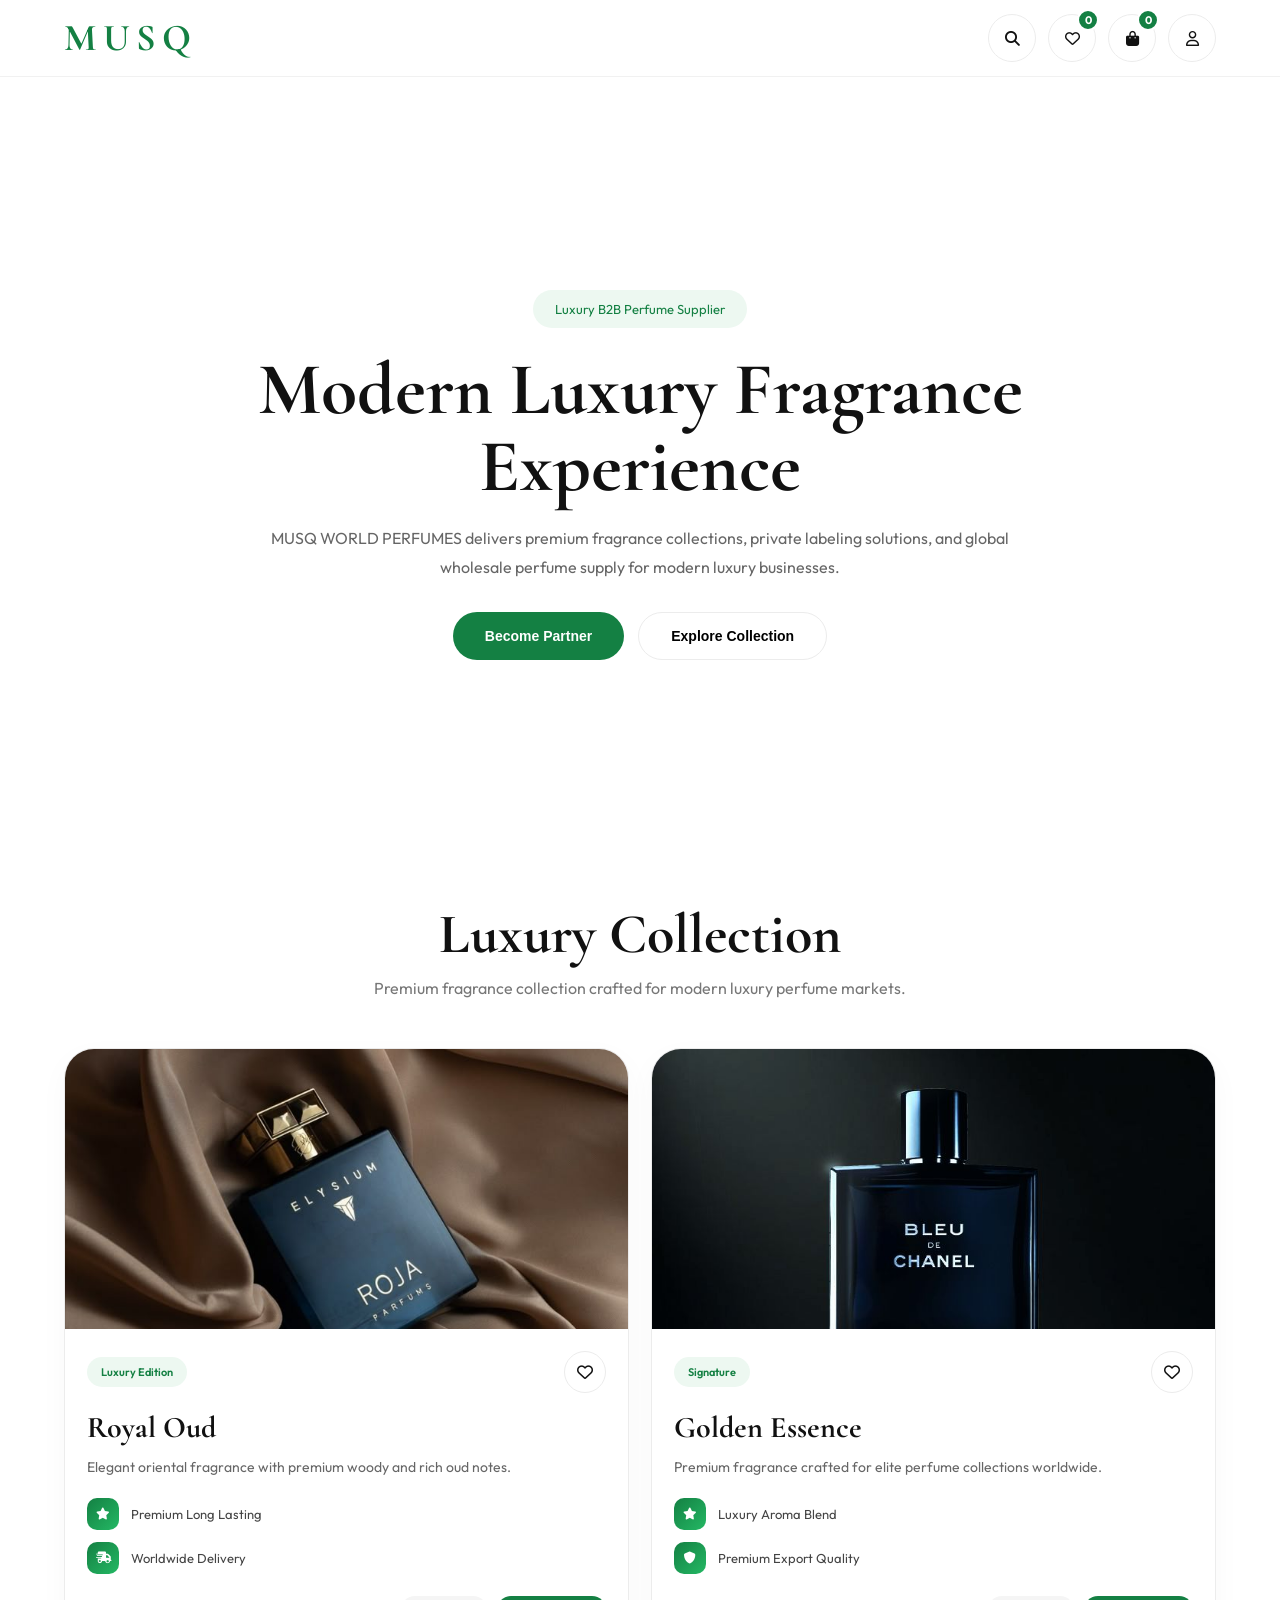
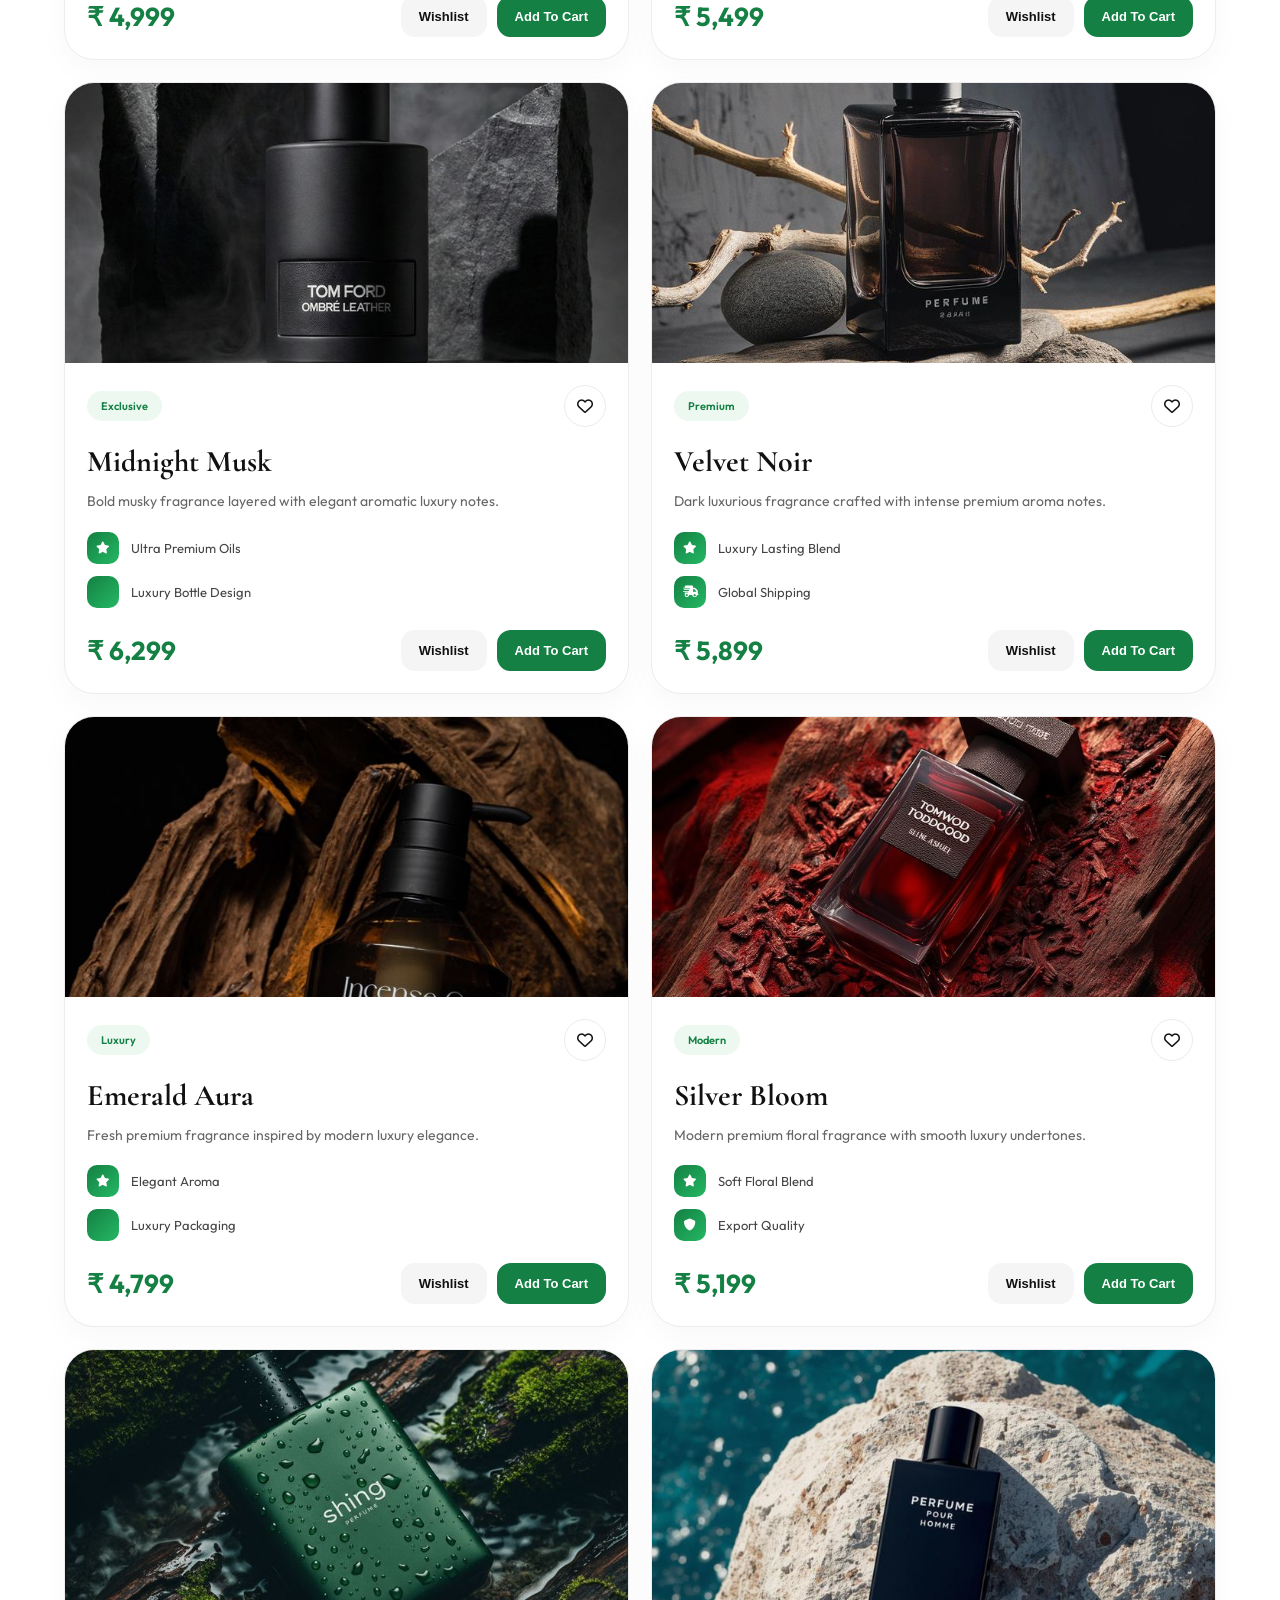
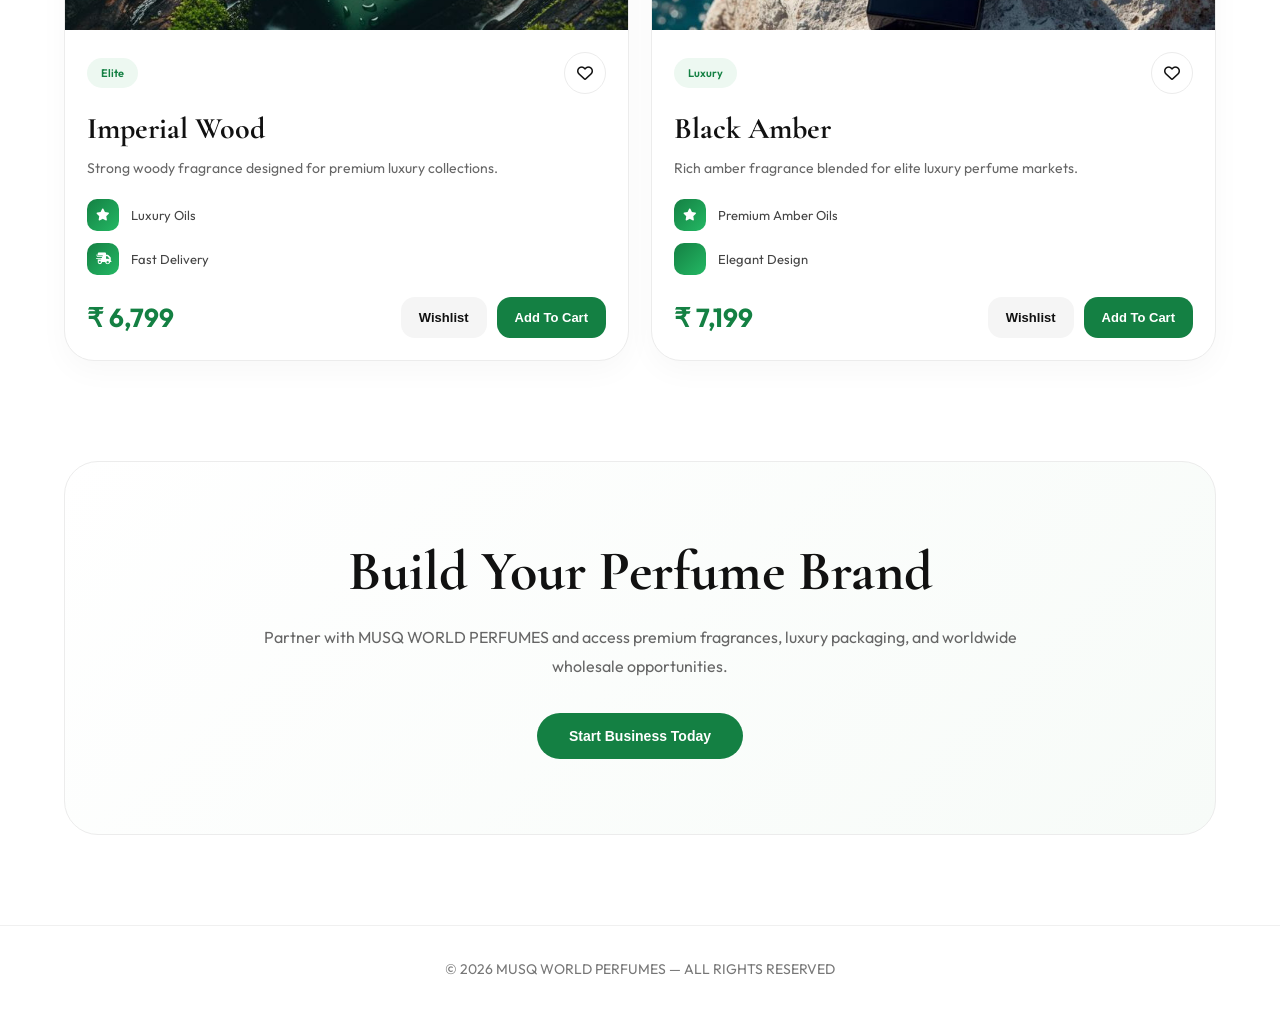
==== commit e4d25193: "Update index.html" ====
--- a/index.html
+++ b/index.html
@@ -1,3 +1,7 @@
+<!-- ===================================================== -->
+<!-- ====================== INDEX.HTML =================== -->
+<!-- ===================================================== -->
+
 <!DOCTYPE html>
 <html lang="en">
 <head>
@@ -7,15 +11,27 @@
 
 <title>MUSQ World Perfumes</title>
 
+<!-- ===================================================== -->
+<!-- ====================== GOOGLE FONTS ================= -->
+<!-- ===================================================== -->
+
 <link rel="preconnect" href="https://fonts.googleapis.com">
 <link rel="preconnect" href="https://fonts.gstatic.com" crossorigin>
 
 <link href="https://fonts.googleapis.com/css2?family=Outfit:wght@300;400;500;600;700&family=Cormorant+Garamond:wght@500;600;700&display=swap" rel="stylesheet">
 
+<!-- ===================================================== -->
+<!-- ====================== FONT AWESOME ================= -->
+<!-- ===================================================== -->
+
 <link rel="stylesheet"
 href="https://cdnjs.cloudflare.com/ajax/libs/font-awesome/6.5.1/css/all.min.css"/>
 
 <style>
+
+/* ===================================================== */
+/* ====================== GLOBAL ======================== */
+/* ===================================================== */
 
 *{
     margin:0;
@@ -43,24 +59,20 @@
     text-decoration:none;
 }
 
-/* =========================
-PREMIUM LOADER
-========================= */
+/* ===================================================== */
+/* ====================== PREMIUM LOADER =============== */
+/* ===================================================== */
 
 .loader{
     position:fixed;
     inset:0;
-
     display:flex;
     justify-content:center;
     align-items:center;
     flex-direction:column;
-
     background:
     radial-gradient(circle at top,#f7fff9,#ffffff);
-
     z-index:99999;
-
     transition:1s ease;
 }
 
@@ -71,41 +83,30 @@
 
 .loader::before{
     content:'';
-
     position:absolute;
-
     width:420px;
     height:420px;
-
     border-radius:50%;
-
     background:
     radial-gradient(
         circle,
         rgba(20,128,67,0.18),
         transparent 70%
     );
-
     animation:glowPulse 4s ease-in-out infinite;
 }
 
 .loader-circle{
     position:relative;
-
     width:130px;
     height:130px;
-
     border-radius:50%;
-
     border:4px solid rgba(20,128,67,0.08);
-
     border-top:4px solid #148043;
     border-right:4px solid #2ac76d;
-
     animation:
     spin 1.1s linear infinite,
     zoomPulse 2s ease-in-out infinite;
-
     box-shadow:
     0 0 45px rgba(20,128,67,0.22),
     inset 0 0 25px rgba(20,128,67,0.08);
@@ -113,69 +114,33 @@
 
 .loader-circle::before{
     content:'';
-
     position:absolute;
-
     inset:14px;
-
     border-radius:50%;
-
     border:3px solid rgba(20,128,67,0.08);
-
     border-bottom:3px solid #148043;
-
     animation:reverseSpin 2s linear infinite;
-}
-
-.loader-circle::after{
-    content:'';
-
-    position:absolute;
-
-    width:16px;
-    height:16px;
-
-    background:#148043;
-
-    border-radius:50%;
-
-    top:50%;
-    left:50%;
-
-    transform:translate(-50%,-50%);
-
-    box-shadow:0 0 20px rgba(20,128,67,0.5);
 }
 
 .loader-text{
     margin-top:34px;
-
     font-size:42px;
-
     letter-spacing:10px;
-
     font-family:'Cormorant Garamond',serif;
-
     font-weight:700;
-
     color:#148043;
-
-    animation:textGlow 2.5s ease-in-out infinite;
 }
 
 .loader-sub{
     margin-top:10px;
-
     font-size:12px;
-
     letter-spacing:5px;
-
     color:#666;
 }
 
-/* =========================
-ANIMATIONS
-========================= */
+/* ===================================================== */
+/* ====================== ANIMATIONS =================== */
+/* ===================================================== */
 
 @keyframes spin{
     100%{
@@ -212,102 +177,94 @@
     }
 }
 
-@keyframes textGlow{
-
-    0%,100%{
-        opacity:0.8;
-        letter-spacing:10px;
-    }
-
-    50%{
-        opacity:1;
-        letter-spacing:14px;
-    }
-}
-
-/* =========================
-NAVBAR
-========================= */
+/* ===================================================== */
+/* ====================== NAVBAR ======================= */
+/* ===================================================== */
 
 nav{
     width:100%;
-
     padding:14px 5%;
-
     display:flex;
     justify-content:space-between;
     align-items:center;
-
     position:fixed;
     top:0;
     z-index:1000;
-
     background:rgba(255,255,255,0.92);
-
     backdrop-filter:blur(14px);
-
     border-bottom:1px solid #f1f1f1;
 }
 
 .logo{
     font-size:38px;
-
     font-weight:700;
-
     letter-spacing:6px;
-
     color:#148043;
-
     font-family:'Cormorant Garamond',serif;
 }
 
 .nav-icons{
     display:flex;
-    gap:10px;
+    gap:12px;
+}
+
+/* ===================================================== */
+/* ====================== NAV ICON ===================== */
+/* ===================================================== */
+
+.icon-wrapper{
+    position:relative;
 }
 
 .icon-btn{
-    width:44px;
-    height:44px;
-
+    width:48px;
+    height:48px;
     border-radius:50%;
-
     border:1px solid #ececec;
-
     background:#fff;
-
     display:flex;
     justify-content:center;
     align-items:center;
-
     color:#111;
-
     cursor:pointer;
-
     transition:0.35s ease;
+    font-size:15px;
 }
 
 .icon-btn:hover{
     background:#148043;
     color:#fff;
     border-color:#148043;
-
     transform:translateY(-3px);
 }
 
-/* =========================
-HERO
-========================= */
-
-.hero{
-    min-height:100vh;
-
+.icon-badge{
+    position:absolute;
+    top:-5px;
+    right:-3px;
+    width:22px;
+    height:22px;
+    border-radius:50%;
+    background:#148043;
+    color:#fff;
+    font-size:11px;
+    font-weight:700;
     display:flex;
     justify-content:center;
     align-items:center;
-
+    border:2px solid #fff;
+}
+
+/* ===================================================== */
+/* ====================== HERO ========================= */
+/* ===================================================== */
+
+.hero{
+    min-height:100vh;
+    display:flex;
+    justify-content:center;
+    align-items:center;
     text-align:center;
-
     padding:120px 5% 70px;
 }
 
@@ -317,41 +274,27 @@
 
 .tag{
     display:inline-block;
-
     padding:11px 22px;
-
     border-radius:50px;
-
     background:#edf8f1;
-
     color:#148043;
-
     font-size:13px;
-
     margin-bottom:24px;
 }
 
 .hero h1{
     font-size:74px;
-
     line-height:1.04;
-
     margin-bottom:18px;
-
     font-family:'Cormorant Garamond',serif;
 }
 
 .hero p{
     color:#666;
-
     line-height:1.8;
-
     font-size:16px;
-
     max-width:760px;
-
     margin:auto;
-
     margin-bottom:30px;
 }
 
@@ -362,18 +305,17 @@
     flex-wrap:wrap;
 }
 
+/* ===================================================== */
+/* ====================== BUTTON ======================= */
+/* ===================================================== */
+
 .btn{
     padding:15px 32px;
-
     border:none;
-
     border-radius:50px;
-
     font-size:14px;
     font-weight:600;
-
     cursor:pointer;
-
     transition:0.35s ease;
 }
 
@@ -389,7 +331,6 @@
 
 .btn-light{
     background:#fff;
-
     border:1px solid #ececec;
 }
 
@@ -398,9 +339,9 @@
     color:#148043;
 }
 
-/* =========================
-PRODUCTS
-========================= */
+/* ===================================================== */
+/* ====================== PRODUCTS ===================== */
+/* ===================================================== */
 
 .products{
     padding:0 5% 100px;
@@ -413,9 +354,7 @@
 
 .section-title h2{
     font-size:56px;
-
     font-family:'Cormorant Garamond',serif;
-
     margin-bottom:10px;
 }
 
@@ -423,39 +362,37 @@
     color:#777;
 }
 
+/* ===================================================== */
+/* ====================== PRODUCT GRID ================= */
+/* ===================================================== */
+
 .product-grid{
     display:grid;
-    grid-template-columns:repeat(3,1fr);
-    gap:24px;
-}
+    grid-template-columns:repeat(2,1fr);
+    gap:22px;
+}
+
+/* ===================================================== */
+/* ====================== PRODUCT CARD ================= */
+/* ===================================================== */
 
 .product-card{
     position:relative;
-
     background:#fff;
-
-    border-radius:32px;
-
+    border-radius:30px;
     overflow:hidden;
-
-    border:1px solid #efefef;
-
+    border:1px solid #ececec;
     transition:0.45s ease;
-
     box-shadow:
-    0 10px 35px rgba(0,0,0,0.03);
+    0 10px 30px rgba(0,0,0,0.03);
 }
 
 .product-card::before{
     content:'';
-
     position:absolute;
     inset:0;
-
-    border-radius:32px;
-
+    border-radius:30px;
     padding:1px;
-
     background:
     linear-gradient(
         135deg,
@@ -472,7 +409,6 @@
     mask-composite:exclude;
 
     opacity:0;
-
     transition:0.4s ease;
 }
 
@@ -484,15 +420,18 @@
     transform:translateY(-10px);
 }
 
+/* ===================================================== */
+/* ====================== PRODUCT IMAGE ================ */
+/* ===================================================== */
+
 .product-image{
-    height:340px;
+    height:280px;
     overflow:hidden;
 }
 
 .product-image img{
     height:100%;
     object-fit:cover;
-
     transition:0.6s ease;
 }
 
@@ -500,27 +439,26 @@
     transform:scale(1.08);
 }
 
+/* ===================================================== */
+/* ====================== PRODUCT CONTENT ============== */
+/* ===================================================== */
+
 .product-content{
-    padding:24px;
+    padding:22px;
 }
 
 .product-top{
     display:flex;
     justify-content:space-between;
     align-items:center;
-
     margin-bottom:16px;
 }
 
 .badge{
-    padding:9px 16px;
-
+    padding:8px 14px;
     border-radius:40px;
-
     background:#edf8f1;
-
     color:#148043;
-
     font-size:11px;
     font-weight:600;
 }
@@ -528,17 +466,12 @@
 .top-wishlist{
     width:42px;
     height:42px;
-
     border-radius:50%;
-
     border:1px solid #ececec;
-
     display:flex;
     justify-content:center;
     align-items:center;
-
     transition:0.3s ease;
-
     cursor:pointer;
 }
 
@@ -549,87 +482,68 @@
 }
 
 .product-content h3{
-    font-size:34px;
-
+    font-size:30px;
     margin-bottom:10px;
-
     font-family:'Cormorant Garamond',serif;
 }
 
 .product-content p{
     color:#666;
-
     line-height:1.7;
-
     font-size:14px;
-
-    margin-bottom:20px;
-}
-
-/* =========================
-PREMIUM DETAILS
-========================= */
+    margin-bottom:18px;
+}
+
+/* ===================================================== */
+/* ====================== PRODUCT DETAILS ============== */
+/* ===================================================== */
 
 .product-details{
     display:flex;
     flex-direction:column;
     gap:12px;
-
-    margin-bottom:24px;
+    margin-bottom:22px;
 }
 
 .detail{
     display:flex;
     align-items:center;
     gap:12px;
-
     color:#444;
-
     font-size:13px;
 }
 
 .detail-icon{
     width:32px;
     height:32px;
-
     border-radius:10px;
-
     background:
     linear-gradient(
         135deg,
         #148043,
         #24b864
     );
-
     display:flex;
     justify-content:center;
     align-items:center;
-
     color:#fff;
-
     font-size:12px;
-
-    box-shadow:
-    0 10px 20px rgba(20,128,67,0.18);
-}
-
-/* =========================
-BOTTOM
-========================= */
+}
+
+/* ===================================================== */
+/* ====================== PRODUCT BOTTOM =============== */
+/* ===================================================== */
 
 .product-bottom{
     display:flex;
     justify-content:space-between;
     align-items:center;
-
     gap:14px;
 }
 
 .price{
-    font-size:28px;
-
+    font-size:26px;
     font-weight:700;
-
     color:#148043;
 }
 
@@ -640,16 +554,11 @@
 
 .action-btn{
     padding:13px 18px;
-
     border:none;
-
     border-radius:14px;
-
     font-size:13px;
     font-weight:600;
-
     cursor:pointer;
-
     transition:0.35s ease;
 }
 
@@ -664,7 +573,7 @@
 }
 
 .wishlist-btn{
-    background:#f7f7f7;
+    background:#f5f5f5;
     color:#111;
 }
 
@@ -673,68 +582,53 @@
     color:#fff;
 }
 
-/* =========================
-CTA
-========================= */
+/* ===================================================== */
+/* ====================== CTA ========================== */
+/* ===================================================== */
 
 .cta{
     margin:0 5% 90px;
-
     padding:75px 28px;
-
     border-radius:34px;
-
     background:
     linear-gradient(
         135deg,
         #ffffff,
         #f7fbf8
     );
-
     border:1px solid #ececec;
-
     text-align:center;
 }
 
 .cta h2{
     font-size:56px;
-
     margin-bottom:18px;
-
     font-family:'Cormorant Garamond',serif;
 }
 
 .cta p{
     max-width:760px;
-
     margin:auto;
-
     color:#666;
-
     line-height:1.8;
-
     margin-bottom:32px;
 }
 
-/* =========================
-FOOTER
-========================= */
+/* ===================================================== */
+/* ====================== FOOTER ======================= */
+/* ===================================================== */
 
 footer{
     padding:34px 5%;
-
     text-align:center;
-
     border-top:1px solid #f0f0f0;
-
     color:#777;
-
     font-size:14px;
 }
 
-/* =========================
-REVEAL
-========================= */
+/* ===================================================== */
+/* ====================== REVEAL ======================= */
+/* ===================================================== */
 
 .reveal{
     opacity:0;
@@ -747,14 +641,14 @@
     transform:translateY(0);
 }
 
-/* =========================
-MOBILE
-========================= */
+/* ===================================================== */
+/* ====================== MOBILE ======================= */
+/* ===================================================== */
 
 @media(max-width:992px){
 
 .product-grid{
-    grid-template-columns:repeat(2,1fr);
+    grid-template-columns:1fr;
 }
 
 .hero h1{
@@ -765,24 +659,12 @@
 
 @media(max-width:768px){
 
-nav{
-    padding:14px 5%;
-}
-
 .logo{
     font-size:28px;
 }
 
-.hero{
-    padding:120px 5% 70px;
-}
-
 .hero h1{
-    font-size:44px;
-}
-
-.hero p{
-    font-size:15px;
+    font-size:42px;
 }
 
 .hero-buttons{
@@ -793,30 +675,12 @@
     width:100%;
 }
 
-.product-grid{
-    grid-template-columns:1fr;
-}
-
 .section-title h2{
     font-size:42px;
 }
 
-.cta{
-    padding:55px 22px;
-}
-
 .cta h2{
     font-size:40px;
-}
-
-.loader-circle{
-    width:105px;
-    height:105px;
-}
-
-.loader-text{
-    font-size:30px;
-    letter-spacing:7px;
 }
 
 .product-bottom{
@@ -835,11 +699,14 @@
 }
 
 </style>
+
 </head>
 
 <body>
 
-<!-- PREMIUM LOADER -->
+<!-- ===================================================== -->
+<!-- ====================== PREMIUM LOADER =============== -->
+<!-- ===================================================== -->
 
 <div class="loader">
 
@@ -855,7 +722,9 @@
 
 </div>
 
-<!-- NAVBAR -->
+<!-- ===================================================== -->
+<!-- ====================== NAVBAR ======================= -->
+<!-- ===================================================== -->
 
 <nav>
 
@@ -865,19 +734,47 @@
 
 <div class="nav-icons">
 
+<div class="icon-wrapper">
+
 <button class="icon-btn">
 <i class="fa-solid fa-magnifying-glass"></i>
 </button>
 
+</div>
+
+<div class="icon-wrapper">
+
 <button class="icon-btn"
 onclick="window.location.href='wishlist.html'">
+
 <i class="fa-regular fa-heart"></i>
-</button>
+
+</button>
+
+<div class="icon-badge"
+id="wishlist-count">
+0
+</div>
+
+</div>
+
+<div class="icon-wrapper">
 
 <button class="icon-btn"
 onclick="window.location.href='cart.html'">
+
 <i class="fa-solid fa-bag-shopping"></i>
-</button>
+
+</button>
+
+<div class="icon-badge"
+id="cart-count">
+0
+</div>
+
+</div>
+
+<div class="icon-wrapper">
 
 <button class="icon-btn">
 <i class="fa-regular fa-user"></i>
@@ -885,9 +782,13 @@
 
 </div>
 
+</div>
+
 </nav>
 
-<!-- HERO -->
+<!-- ===================================================== -->
+<!-- ====================== HERO ========================= -->
+<!-- ===================================================== -->
 
 <section class="hero reveal">
 
@@ -923,7 +824,9 @@
 
 </section>
 
-<!-- PRODUCTS -->
+<!-- ===================================================== -->
+<!-- ====================== PRODUCTS ===================== -->
+<!-- ===================================================== -->
 
 <section class="products">
 
@@ -939,16 +842,20 @@
 
 </div>
 
+<!-- ===================================================== -->
+<!-- ====================== PRODUCT GRID ================= -->
+<!-- ===================================================== -->
+
 <div class="product-grid">
 
-<!-- PRODUCT 1 -->
+<!-- ===================================================== -->
+<!-- ====================== PRODUCT 1 ==================== -->
+<!-- ===================================================== -->
 
 <div class="product-card reveal">
 
 <div class="product-image">
-
-<img src="https://images.unsplash.com/photo-1592945403244-b3fbafd7f539?q=80&w=1200&auto=format&fit=crop">
-
+<img src="images/product1.jpg">
 </div>
 
 <div class="product-content">
@@ -960,7 +867,7 @@
 </div>
 
 <div class="top-wishlist"
-onclick="window.location.href='wishlist.html'">
+onclick="addToWishlist(0)">
 <i class="fa-regular fa-heart"></i>
 </div>
 
@@ -985,23 +892,317 @@
 
 <div class="detail">
 <div class="detail-icon">
+<i class="fa-solid fa-truck-fast"></i>
+</div>
+Worldwide Delivery
+</div>
+
+</div>
+
+<div class="product-bottom">
+
+<div class="price">
+₹ 4,999
+</div>
+
+<div class="action-buttons">
+
+<button class="action-btn wishlist-btn"
+onclick="addToWishlist(0)">
+Wishlist
+</button>
+
+<button class="action-btn cart-btn"
+onclick="addToCart(0)">
+Add To Cart
+</button>
+
+</div>
+
+</div>
+
+</div>
+
+</div>
+
+<!-- ===================================================== -->
+<!-- ====================== PRODUCT 2 ==================== -->
+<!-- ===================================================== -->
+
+<div class="product-card reveal">
+
+<div class="product-image">
+<img src="images/product2.jpg">
+</div>
+
+<div class="product-content">
+
+<div class="product-top">
+
+<div class="badge">
+Signature
+</div>
+
+<div class="top-wishlist"
+onclick="addToWishlist(1)">
+<i class="fa-regular fa-heart"></i>
+</div>
+
+</div>
+
+<h3>
+Golden Essence
+</h3>
+
+<p>
+Premium fragrance crafted for elite perfume collections worldwide.
+</p>
+
+<div class="product-details">
+
+<div class="detail">
+<div class="detail-icon">
+<i class="fa-solid fa-star"></i>
+</div>
+Luxury Aroma Blend
+</div>
+
+<div class="detail">
+<div class="detail-icon">
 <i class="fa-solid fa-shield"></i>
 </div>
-Luxury Quality Blend
+Premium Export Quality
+</div>
+
+</div>
+
+<div class="product-bottom">
+
+<div class="price">
+₹ 5,499
+</div>
+
+<div class="action-buttons">
+
+<button class="action-btn wishlist-btn"
+onclick="addToWishlist(1)">
+Wishlist
+</button>
+
+<button class="action-btn cart-btn"
+onclick="addToCart(1)">
+Add To Cart
+</button>
+
+</div>
+
+</div>
+
+</div>
+
+</div>
+
+<!-- ===================================================== -->
+<!-- ====================== PRODUCT 3 ==================== -->
+<!-- ===================================================== -->
+
+<div class="product-card reveal">
+
+<div class="product-image">
+<img src="images/product3.jpg">
+</div>
+
+<div class="product-content">
+
+<div class="product-top">
+
+<div class="badge">
+Exclusive
+</div>
+
+<div class="top-wishlist"
+onclick="addToWishlist(2)">
+<i class="fa-regular fa-heart"></i>
+</div>
+
+</div>
+
+<h3>
+Midnight Musk
+</h3>
+
+<p>
+Bold musky fragrance layered with elegant aromatic luxury notes.
+</p>
+
+<div class="product-details">
+
+<div class="detail">
+<div class="detail-icon">
+<i class="fa-solid fa-star"></i>
+</div>
+Ultra Premium Oils
+</div>
+
+<div class="detail">
+<div class="detail-icon">
+<i class="fa-solid fa-sparkles"></i>
+</div>
+Luxury Bottle Design
+</div>
+
+</div>
+
+<div class="product-bottom">
+
+<div class="price">
+₹ 6,299
+</div>
+
+<div class="action-buttons">
+
+<button class="action-btn wishlist-btn"
+onclick="addToWishlist(2)">
+Wishlist
+</button>
+
+<button class="action-btn cart-btn"
+onclick="addToCart(2)">
+Add To Cart
+</button>
+
+</div>
+
+</div>
+
+</div>
+
+</div>
+
+<!-- ===================================================== -->
+<!-- ====================== PRODUCT 4 ==================== -->
+<!-- ===================================================== -->
+
+<div class="product-card reveal">
+
+<div class="product-image">
+<img src="images/product4.jpg">
+</div>
+
+<div class="product-content">
+
+<div class="product-top">
+
+<div class="badge">
+Premium
+</div>
+
+<div class="top-wishlist"
+onclick="addToWishlist(3)">
+<i class="fa-regular fa-heart"></i>
+</div>
+
+</div>
+
+<h3>
+Velvet Noir
+</h3>
+
+<p>
+Dark luxurious fragrance crafted with intense premium aroma notes.
+</p>
+
+<div class="product-details">
+
+<div class="detail">
+<div class="detail-icon">
+<i class="fa-solid fa-star"></i>
+</div>
+Luxury Lasting Blend
 </div>
 
 <div class="detail">
 <div class="detail-icon">
 <i class="fa-solid fa-truck-fast"></i>
 </div>
-Worldwide Delivery
+Global Shipping
+</div>
+
+</div>
+
+<div class="product-bottom">
+
+<div class="price">
+₹ 5,899
+</div>
+
+<div class="action-buttons">
+
+<button class="action-btn wishlist-btn"
+onclick="addToWishlist(3)">
+Wishlist
+</button>
+
+<button class="action-btn cart-btn"
+onclick="addToCart(3)">
+Add To Cart
+</button>
+
+</div>
+
+</div>
+
+</div>
+
+</div>
+
+<!-- ===================================================== -->
+<!-- ====================== PRODUCT 5 ==================== -->
+<!-- ===================================================== -->
+
+<div class="product-card reveal">
+
+<div class="product-image">
+<img src="images/product5.jpg">
+</div>
+
+<div class="product-content">
+
+<div class="product-top">
+
+<div class="badge">
+Luxury
+</div>
+
+<div class="top-wishlist"
+onclick="addToWishlist(4)">
+<i class="fa-regular fa-heart"></i>
+</div>
+
+</div>
+
+<h3>
+Emerald Aura
+</h3>
+
+<p>
+Fresh premium fragrance inspired by modern luxury elegance.
+</p>
+
+<div class="product-details">
+
+<div class="detail">
+<div class="detail-icon">
+<i class="fa-solid fa-star"></i>
+</div>
+Elegant Aroma
 </div>
 
 <div class="detail">
 <div class="detail-icon">
 <i class="fa-solid fa-sparkles"></i>
 </div>
-Private Label Support
+Luxury Packaging
 </div>
 
 </div>
@@ -1009,18 +1210,18 @@
 <div class="product-bottom">
 
 <div class="price">
-₹ 4,999
+₹ 4,799
 </div>
 
 <div class="action-buttons">
 
 <button class="action-btn wishlist-btn"
-onclick="window.location.href='wishlist.html'">
+onclick="addToWishlist(4)">
 Wishlist
 </button>
 
 <button class="action-btn cart-btn"
-onclick="window.location.href='cart.html'">
+onclick="addToCart(4)">
 Add To Cart
 </button>
 
@@ -1032,14 +1233,14 @@
 
 </div>
 
-<!-- PRODUCT 2 -->
+<!-- ===================================================== -->
+<!-- ====================== PRODUCT 6 ==================== -->
+<!-- ===================================================== -->
 
 <div class="product-card reveal">
 
 <div class="product-image">
-
-<img src="https://images.unsplash.com/photo-1615634260167-c8cdede054de?q=80&w=1200&auto=format&fit=crop">
-
+<img src="images/product6.jpg">
 </div>
 
 <div class="product-content">
@@ -1047,22 +1248,22 @@
 <div class="product-top">
 
 <div class="badge">
-Signature
+Modern
 </div>
 
 <div class="top-wishlist"
-onclick="window.location.href='wishlist.html'">
+onclick="addToWishlist(5)">
 <i class="fa-regular fa-heart"></i>
 </div>
 
 </div>
 
 <h3>
-Golden Essence
+Silver Bloom
 </h3>
 
 <p>
-Premium fragrance crafted for elite perfume collections worldwide.
+Modern premium floral fragrance with smooth luxury undertones.
 </p>
 
 <div class="product-details">
@@ -1071,28 +1272,168 @@
 <div class="detail-icon">
 <i class="fa-solid fa-star"></i>
 </div>
-Luxury Aroma Blend
+Soft Floral Blend
 </div>
 
 <div class="detail">
 <div class="detail-icon">
 <i class="fa-solid fa-shield"></i>
 </div>
-Premium Export Quality
+Export Quality
+</div>
+
+</div>
+
+<div class="product-bottom">
+
+<div class="price">
+₹ 5,199
+</div>
+
+<div class="action-buttons">
+
+<button class="action-btn wishlist-btn"
+onclick="addToWishlist(5)">
+Wishlist
+</button>
+
+<button class="action-btn cart-btn"
+onclick="addToCart(5)">
+Add To Cart
+</button>
+
+</div>
+
+</div>
+
+</div>
+
+</div>
+
+<!-- ===================================================== -->
+<!-- ====================== PRODUCT 7 ==================== -->
+<!-- ===================================================== -->
+
+<div class="product-card reveal">
+
+<div class="product-image">
+<img src="images/product7.jpg">
+</div>
+
+<div class="product-content">
+
+<div class="product-top">
+
+<div class="badge">
+Elite
+</div>
+
+<div class="top-wishlist"
+onclick="addToWishlist(6)">
+<i class="fa-regular fa-heart"></i>
+</div>
+
+</div>
+
+<h3>
+Imperial Wood
+</h3>
+
+<p>
+Strong woody fragrance designed for premium luxury collections.
+</p>
+
+<div class="product-details">
+
+<div class="detail">
+<div class="detail-icon">
+<i class="fa-solid fa-star"></i>
+</div>
+Luxury Oils
 </div>
 
 <div class="detail">
 <div class="detail-icon">
 <i class="fa-solid fa-truck-fast"></i>
 </div>
-Global Fast Shipping
+Fast Delivery
+</div>
+
+</div>
+
+<div class="product-bottom">
+
+<div class="price">
+₹ 6,799
+</div>
+
+<div class="action-buttons">
+
+<button class="action-btn wishlist-btn"
+onclick="addToWishlist(6)">
+Wishlist
+</button>
+
+<button class="action-btn cart-btn"
+onclick="addToCart(6)">
+Add To Cart
+</button>
+
+</div>
+
+</div>
+
+</div>
+
+</div>
+
+<!-- ===================================================== -->
+<!-- ====================== PRODUCT 8 ==================== -->
+<!-- ===================================================== -->
+
+<div class="product-card reveal">
+
+<div class="product-image">
+<img src="images/product8.jpg">
+</div>
+
+<div class="product-content">
+
+<div class="product-top">
+
+<div class="badge">
+Luxury
+</div>
+
+<div class="top-wishlist"
+onclick="addToWishlist(7)">
+<i class="fa-regular fa-heart"></i>
+</div>
+
+</div>
+
+<h3>
+Black Amber
+</h3>
+
+<p>
+Rich amber fragrance blended for elite luxury perfume markets.
+</p>
+
+<div class="product-details">
+
+<div class="detail">
+<div class="detail-icon">
+<i class="fa-solid fa-star"></i>
+</div>
+Premium Amber Oils
 </div>
 
 <div class="detail">
 <div class="detail-icon">
 <i class="fa-solid fa-sparkles"></i>
 </div>
-Elegant Packaging
+Elegant Design
 </div>
 
 </div>
@@ -1100,18 +1441,18 @@
 <div class="product-bottom">
 
 <div class="price">
-₹ 5,499
+₹ 7,199
 </div>
 
 <div class="action-buttons">
 
 <button class="action-btn wishlist-btn"
-onclick="window.location.href='wishlist.html'">
+onclick="addToWishlist(7)">
 Wishlist
 </button>
 
 <button class="action-btn cart-btn"
-onclick="window.location.href='cart.html'">
+onclick="addToCart(7)">
 Add To Cart
 </button>
 
@@ -1123,102 +1464,13 @@
 
 </div>
 
-<!-- PRODUCT 3 -->
-
-<div class="product-card reveal">
-
-<div class="product-image">
-
-<img src="https://images.unsplash.com/photo-1523293182086-7651a899d37f?q=80&w=1200&auto=format&fit=crop">
-
-</div>
-
-<div class="product-content">
-
-<div class="product-top">
-
-<div class="badge">
-Exclusive
-</div>
-
-<div class="top-wishlist"
-onclick="window.location.href='wishlist.html'">
-<i class="fa-regular fa-heart"></i>
-</div>
-
-</div>
-
-<h3>
-Midnight Musk
-</h3>
-
-<p>
-Bold musky fragrance layered with elegant aromatic luxury notes.
-</p>
-
-<div class="product-details">
-
-<div class="detail">
-<div class="detail-icon">
-<i class="fa-solid fa-star"></i>
-</div>
-Ultra Premium Oils
-</div>
-
-<div class="detail">
-<div class="detail-icon">
-<i class="fa-solid fa-shield"></i>
-</div>
-Long Lasting Formula
-</div>
-
-<div class="detail">
-<div class="detail-icon">
-<i class="fa-solid fa-truck-fast"></i>
-</div>
-Worldwide Shipping
-</div>
-
-<div class="detail">
-<div class="detail-icon">
-<i class="fa-solid fa-sparkles"></i>
-</div>
-Luxury Bottle Design
-</div>
-
-</div>
-
-<div class="product-bottom">
-
-<div class="price">
-₹ 6,299
-</div>
-
-<div class="action-buttons">
-
-<button class="action-btn wishlist-btn"
-onclick="window.location.href='wishlist.html'">
-Wishlist
-</button>
-
-<button class="action-btn cart-btn"
-onclick="window.location.href='cart.html'">
-Add To Cart
-</button>
-
-</div>
-
-</div>
-
-</div>
-
-</div>
-
 </div>
 
 </section>
 
-<!-- CTA -->
+<!-- ===================================================== -->
+<!-- ====================== CTA ========================== -->
+<!-- ===================================================== -->
 
 <section class="cta reveal">
 
@@ -1237,7 +1489,9 @@
 
 </section>
 
-<!-- FOOTER -->
+<!-- ===================================================== -->
+<!-- ====================== FOOTER ======================= -->
+<!-- ===================================================== -->
 
 <footer>
 
@@ -1245,9 +1499,183 @@
 
 </footer>
 
+<!-- ===================================================== -->
+<!-- ====================== JAVASCRIPT =================== -->
+<!-- ===================================================== -->
+
 <script>
 
-/* PREMIUM LOADER */
+/* ===================================================== */
+/* ====================== PRODUCTS DATA ================= */
+/* ===================================================== */
+
+const products = [
+
+{
+id:1,
+title:"Royal Oud",
+price:4999,
+image:"images/product1.jpg",
+brand:"MUSQ WORLD PERFUMES",
+desc:"Elegant oriental fragrance with premium woody and rich oud notes.",
+qty:1
+},
+
+{
+id:2,
+title:"Golden Essence",
+price:5499,
+image:"images/product2.jpg",
+brand:"MUSQ WORLD PERFUMES",
+desc:"Premium fragrance crafted for elite perfume collections worldwide.",
+qty:1
+},
+
+{
+id:3,
+title:"Midnight Musk",
+price:6299,
+image:"images/product3.jpg",
+brand:"MUSQ WORLD PERFUMES",
+desc:"Bold musky fragrance layered with elegant aromatic luxury notes.",
+qty:1
+},
+
+{
+id:4,
+title:"Velvet Noir",
+price:5899,
+image:"images/product4.jpg",
+brand:"MUSQ WORLD PERFUMES",
+desc:"Dark luxurious fragrance crafted with intense premium aroma notes.",
+qty:1
+},
+
+{
+id:5,
+title:"Emerald Aura",
+price:4799,
+image:"images/product5.jpg",
+brand:"MUSQ WORLD PERFUMES",
+desc:"Fresh premium fragrance inspired by modern luxury elegance.",
+qty:1
+},
+
+{
+id:6,
+title:"Silver Bloom",
+price:5199,
+image:"images/product6.jpg",
+brand:"MUSQ WORLD PERFUMES",
+desc:"Modern premium floral fragrance with smooth luxury undertones.",
+qty:1
+},
+
+{
+id:7,
+title:"Imperial Wood",
+price:6799,
+image:"images/product7.jpg",
+brand:"MUSQ WORLD PERFUMES",
+desc:"Strong woody fragrance designed for premium luxury collections.",
+qty:1
+},
+
+{
+id:8,
+title:"Black Amber",
+price:7199,
+image:"images/product8.jpg",
+brand:"MUSQ WORLD PERFUMES",
+desc:"Rich amber fragrance blended for elite luxury perfume markets.",
+qty:1
+}
+
+];
+
+/* ===================================================== */
+/* ====================== LOCAL STORAGE ================= */
+/* ===================================================== */
+
+let cart =
+JSON.parse(localStorage.getItem("cart")) || [];
+
+let wishlist =
+JSON.parse(localStorage.getItem("wishlist")) || [];
+
+/* ===================================================== */
+/* ====================== UPDATE BADGES ================= */
+/* ===================================================== */
+
+function updateBadges(){
+
+document.getElementById("cart-count")
+.innerText = cart.length;
+
+document.getElementById("wishlist-count")
+.innerText = wishlist.length;
+
+}
+
+/* ===================================================== */
+/* ====================== ADD TO CART =================== */
+/* ===================================================== */
+
+function addToCart(index){
+
+const product = products[index];
+
+const existingProduct =
+cart.find(item => item.id === product.id);
+
+if(existingProduct){
+
+existingProduct.qty += 1;
+
+}else{
+
+cart.push(product);
+
+}
+
+localStorage.setItem(
+"cart",
+JSON.stringify(cart)
+);
+
+updateBadges();
+
+}
+
+/* ===================================================== */
+/* ====================== ADD TO WISHLIST =============== */
+/* ===================================================== */
+
+function addToWishlist(index){
+
+const product = products[index];
+
+const existingWishlist =
+wishlist.find(item => item.id === product.id);
+
+if(!existingWishlist){
+
+wishlist.push(product);
+
+localStorage.setItem(
+"wishlist",
+JSON.stringify(wishlist)
+);
+
+}
+
+updateBadges();
+
+}
+
+/* ===================================================== */
+/* ====================== LOADER ======================== */
+/* ===================================================== */
 
 window.addEventListener("load",()=>{
 
@@ -1260,9 +1688,12 @@
 
 });
 
-/* REVEAL */
-
-const reveals = document.querySelectorAll(".reveal");
+/* ===================================================== */
+/* ====================== REVEAL ======================== */
+/* ===================================================== */
+
+const reveals =
+document.querySelectorAll(".reveal");
 
 window.addEventListener("scroll", () => {
 
@@ -1285,6 +1716,12 @@
 
 });
 
+/* ===================================================== */
+/* ====================== INITIAL ======================= */
+/* ===================================================== */
+
+updateBadges();
+
 </script>
 
 </body>
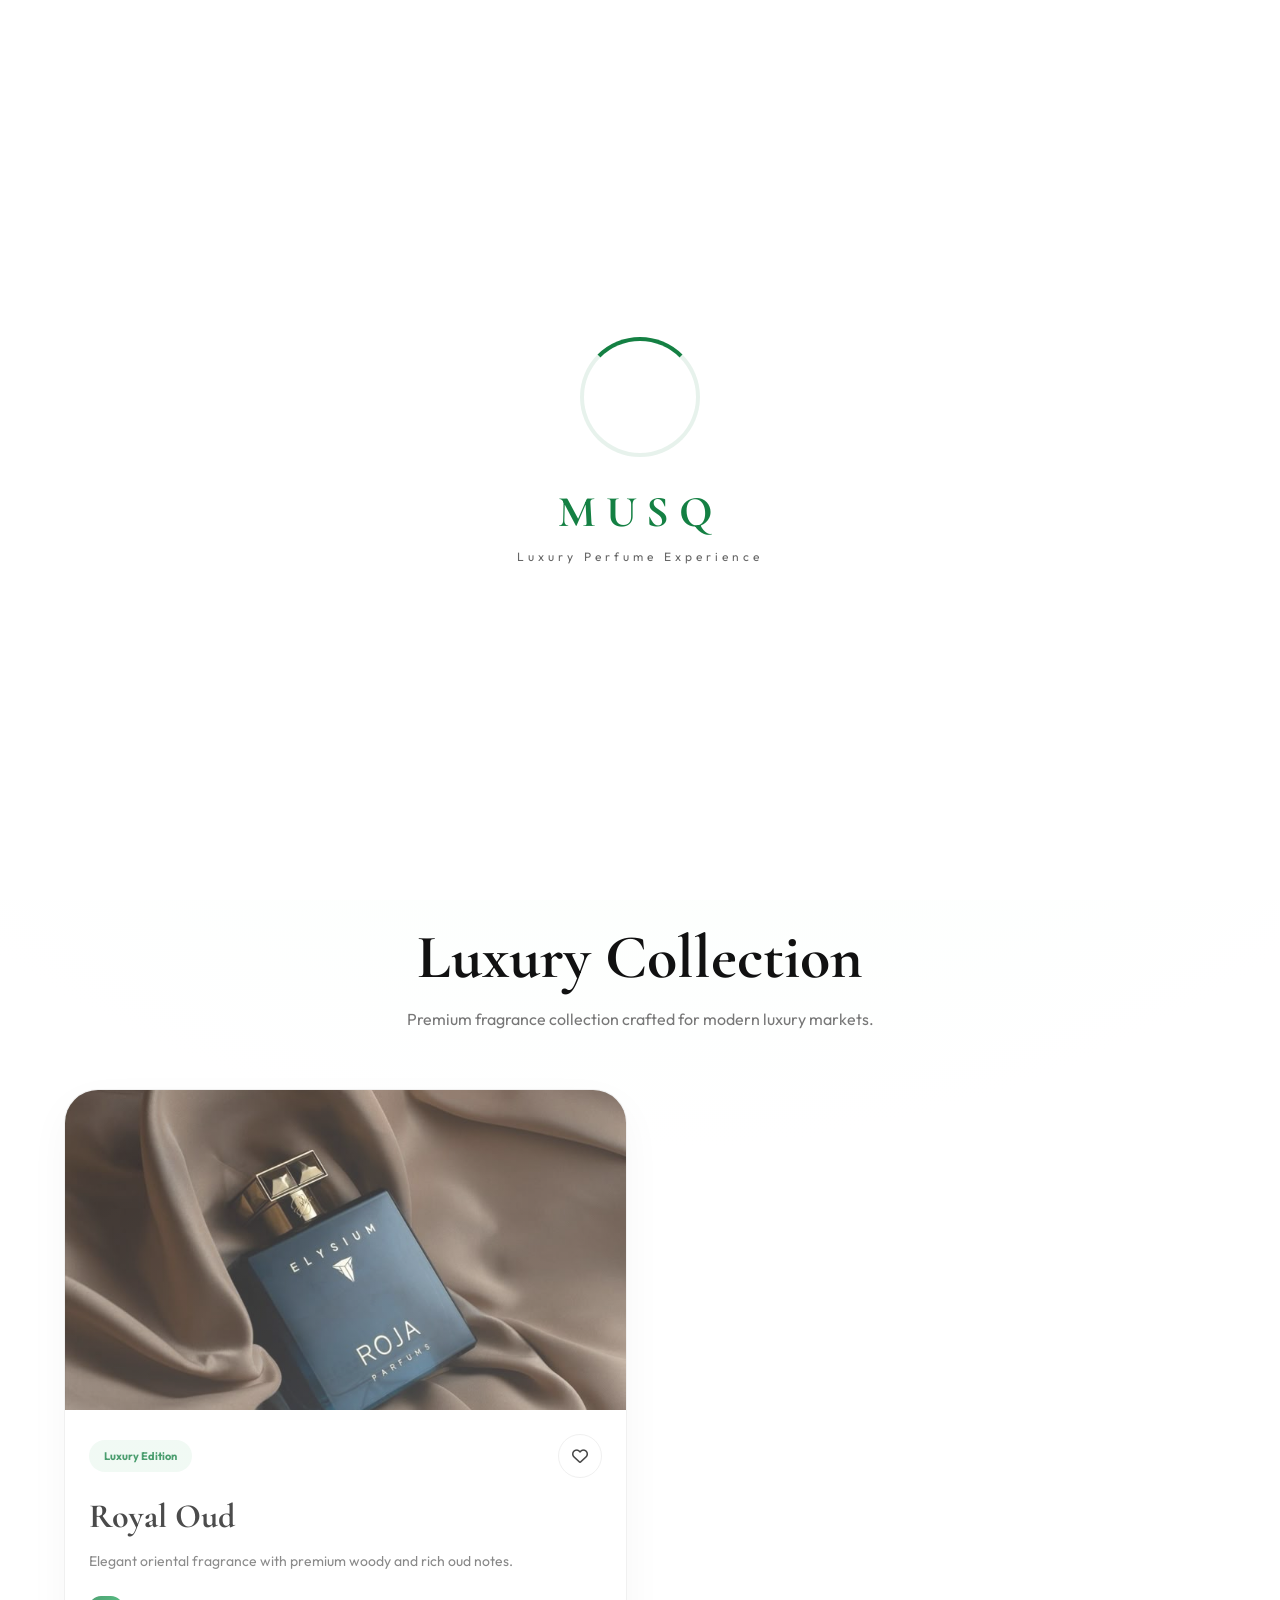
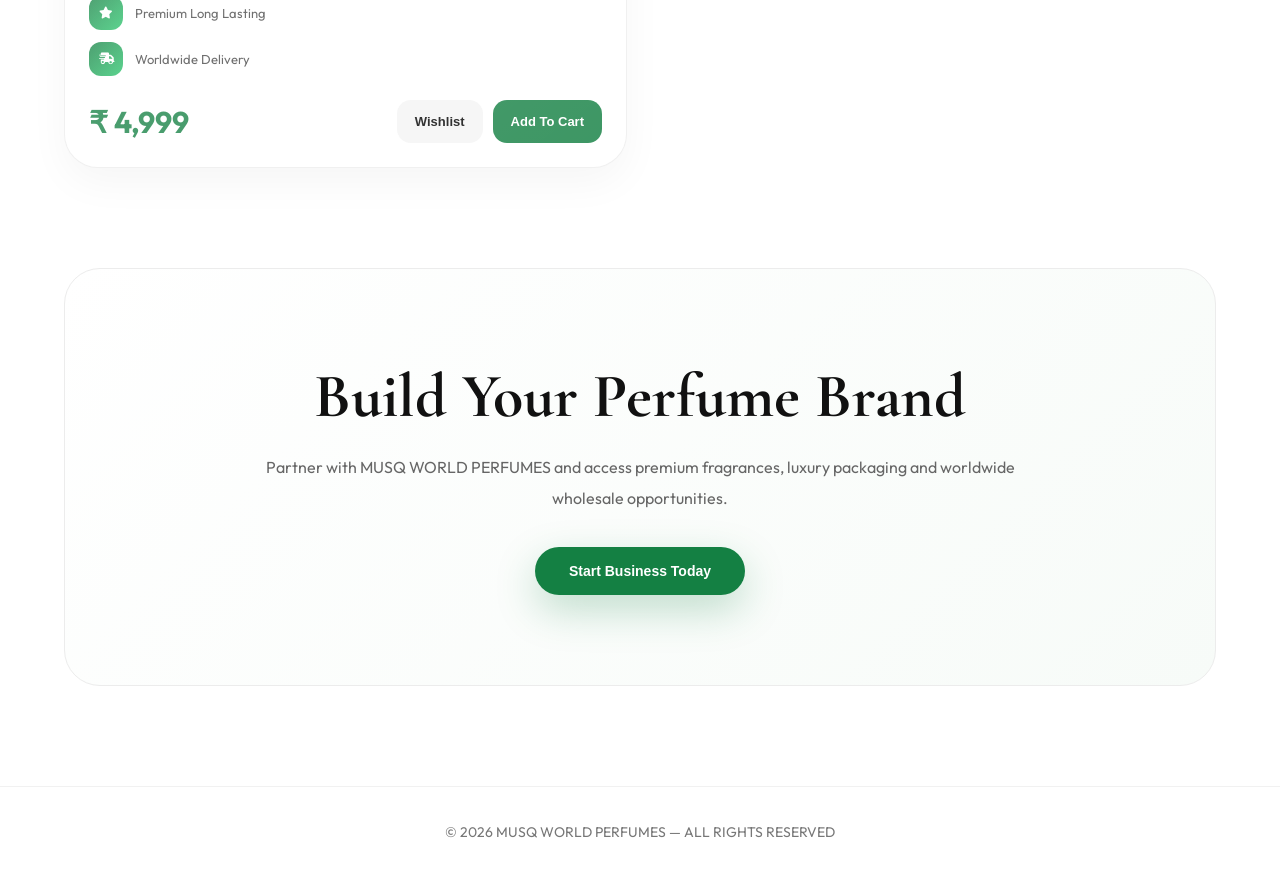
==== commit c89ecc4a: "Update index.html" ====
--- a/index.html
+++ b/index.html
@@ -4,6 +4,7 @@
 
 <!DOCTYPE html>
 <html lang="en">
+
 <head>
 
 <meta charset="UTF-8">
@@ -18,7 +19,7 @@
 <link rel="preconnect" href="https://fonts.googleapis.com">
 <link rel="preconnect" href="https://fonts.gstatic.com" crossorigin>
 
-<link href="https://fonts.googleapis.com/css2?family=Outfit:wght@300;400;500;600;700&family=Cormorant+Garamond:wght@500;600;700&display=swap" rel="stylesheet">
+<link href="https://fonts.googleapis.com/css2?family=Outfit:wght@300;400;500;600;700;800&family=Cormorant+Garamond:wght@500;600;700&display=swap" rel="stylesheet">
 
 <!-- ===================================================== -->
 <!-- ====================== FONT AWESOME ================= -->
@@ -45,7 +46,8 @@
 
 body{
     font-family:'Outfit',sans-serif;
-    background:#fff;
+    background:
+    radial-gradient(circle at top,#f5fff8,#ffffff 45%);
     color:#111;
     overflow-x:hidden;
 }
@@ -60,7 +62,20 @@
 }
 
 /* ===================================================== */
-/* ====================== PREMIUM LOADER =============== */
+/* ====================== PREMIUM SCROLLBAR ============= */
+/* ===================================================== */
+
+::-webkit-scrollbar{
+    width:8px;
+}
+
+::-webkit-scrollbar-thumb{
+    background:#148043;
+    border-radius:30px;
+}
+
+/* ===================================================== */
+/* ====================== LOADER ======================== */
 /* ===================================================== */
 
 .loader{
@@ -70,8 +85,7 @@
     justify-content:center;
     align-items:center;
     flex-direction:column;
-    background:
-    radial-gradient(circle at top,#f7fff9,#ffffff);
+    background:#fff;
     z-index:99999;
     transition:1s ease;
 }
@@ -81,66 +95,30 @@
     visibility:hidden;
 }
 
-.loader::before{
-    content:'';
-    position:absolute;
-    width:420px;
-    height:420px;
+.loader-circle{
+    width:120px;
+    height:120px;
     border-radius:50%;
-    background:
-    radial-gradient(
-        circle,
-        rgba(20,128,67,0.18),
-        transparent 70%
-    );
-    animation:glowPulse 4s ease-in-out infinite;
-}
-
-.loader-circle{
-    position:relative;
-    width:130px;
-    height:130px;
-    border-radius:50%;
-    border:4px solid rgba(20,128,67,0.08);
+    border:4px solid rgba(20,128,67,0.1);
     border-top:4px solid #148043;
-    border-right:4px solid #2ac76d;
-    animation:
-    spin 1.1s linear infinite,
-    zoomPulse 2s ease-in-out infinite;
-    box-shadow:
-    0 0 45px rgba(20,128,67,0.22),
-    inset 0 0 25px rgba(20,128,67,0.08);
-}
-
-.loader-circle::before{
-    content:'';
-    position:absolute;
-    inset:14px;
-    border-radius:50%;
-    border:3px solid rgba(20,128,67,0.08);
-    border-bottom:3px solid #148043;
-    animation:reverseSpin 2s linear infinite;
+    animation:spin 1s linear infinite;
 }
 
 .loader-text{
-    margin-top:34px;
-    font-size:42px;
+    margin-top:28px;
+    font-size:44px;
     letter-spacing:10px;
+    color:#148043;
     font-family:'Cormorant Garamond',serif;
     font-weight:700;
-    color:#148043;
 }
 
 .loader-sub{
     margin-top:10px;
+    color:#666;
+    letter-spacing:4px;
     font-size:12px;
-    letter-spacing:5px;
-    color:#666;
-}
-
-/* ===================================================== */
-/* ====================== ANIMATIONS =================== */
-/* ===================================================== */
+}
 
 @keyframes spin{
     100%{
@@ -148,86 +126,52 @@
     }
 }
 
-@keyframes reverseSpin{
-    100%{
-        transform:rotate(-360deg);
-    }
-}
-
-@keyframes zoomPulse{
-    0%,100%{
-        transform:scale(1);
-    }
-
-    50%{
-        transform:scale(1.08);
-    }
-}
-
-@keyframes glowPulse{
-
-    0%,100%{
-        transform:scale(1);
-        opacity:0.5;
-    }
-
-    50%{
-        transform:scale(1.2);
-        opacity:1;
-    }
-}
-
-/* ===================================================== */
-/* ====================== NAVBAR ======================= */
+/* ===================================================== */
+/* ====================== NAVBAR ======================== */
 /* ===================================================== */
 
 nav{
+    position:fixed;
+    top:0;
     width:100%;
-    padding:14px 5%;
+    padding:16px 5%;
     display:flex;
     justify-content:space-between;
     align-items:center;
-    position:fixed;
-    top:0;
+    background:rgba(255,255,255,0.88);
+    backdrop-filter:blur(16px);
+    border-bottom:1px solid rgba(0,0,0,0.05);
     z-index:1000;
-    background:rgba(255,255,255,0.92);
-    backdrop-filter:blur(14px);
-    border-bottom:1px solid #f1f1f1;
 }
 
 .logo{
-    font-size:38px;
+    font-size:40px;
+    color:#148043;
+    letter-spacing:5px;
+    font-family:'Cormorant Garamond',serif;
     font-weight:700;
-    letter-spacing:6px;
-    color:#148043;
-    font-family:'Cormorant Garamond',serif;
 }
 
 .nav-icons{
     display:flex;
     gap:12px;
 }
-
-/* ===================================================== */
-/* ====================== NAV ICON ===================== */
-/* ===================================================== */
 
 .icon-wrapper{
     position:relative;
 }
 
 .icon-btn{
-    width:48px;
-    height:48px;
+    width:50px;
+    height:50px;
     border-radius:50%;
     border:1px solid #ececec;
     background:#fff;
+    cursor:pointer;
+    transition:0.35s ease;
     display:flex;
     justify-content:center;
     align-items:center;
-    color:#111;
-    cursor:pointer;
-    transition:0.35s ease;
     font-size:15px;
 }
 
@@ -235,28 +179,28 @@
     background:#148043;
     color:#fff;
     border-color:#148043;
-    transform:translateY(-3px);
+    transform:translateY(-4px);
 }
 
 .icon-badge{
     position:absolute;
     top:-5px;
-    right:-3px;
+    right:-4px;
     width:22px;
     height:22px;
     border-radius:50%;
     background:#148043;
     color:#fff;
     font-size:11px;
-    font-weight:700;
     display:flex;
     justify-content:center;
     align-items:center;
+    font-weight:700;
     border:2px solid #fff;
 }
 
 /* ===================================================== */
-/* ====================== HERO ========================= */
+/* ====================== HERO ========================== */
 /* ===================================================== */
 
 .hero{
@@ -265,68 +209,71 @@
     justify-content:center;
     align-items:center;
     text-align:center;
-    padding:120px 5% 70px;
+    padding:140px 5% 80px;
 }
 
 .hero-content{
-    max-width:900px;
+    max-width:950px;
 }
 
 .tag{
     display:inline-block;
-    padding:11px 22px;
+    padding:12px 24px;
     border-radius:50px;
     background:#edf8f1;
     color:#148043;
     font-size:13px;
-    margin-bottom:24px;
+    margin-bottom:25px;
+    font-weight:600;
 }
 
 .hero h1{
-    font-size:74px;
-    line-height:1.04;
-    margin-bottom:18px;
+    font-size:86px;
+    line-height:1;
+    margin-bottom:25px;
     font-family:'Cormorant Garamond',serif;
 }
 
 .hero p{
-    color:#666;
-    line-height:1.8;
-    font-size:16px;
     max-width:760px;
     margin:auto;
-    margin-bottom:30px;
+    color:#666;
+    line-height:1.9;
+    font-size:17px;
+    margin-bottom:35px;
 }
 
 .hero-buttons{
     display:flex;
     justify-content:center;
-    gap:14px;
+    gap:16px;
     flex-wrap:wrap;
 }
 
 /* ===================================================== */
-/* ====================== BUTTON ======================= */
+/* ====================== BUTTONS ======================= */
 /* ===================================================== */
 
 .btn{
-    padding:15px 32px;
+    padding:16px 34px;
     border:none;
-    border-radius:50px;
+    border-radius:60px;
     font-size:14px;
     font-weight:600;
     cursor:pointer;
-    transition:0.35s ease;
+    transition:0.4s ease;
 }
 
 .btn-green{
     background:#148043;
     color:#fff;
+    box-shadow:
+    0 15px 40px rgba(20,128,67,0.25);
 }
 
 .btn-green:hover{
-    background:#0d6634;
-    transform:translateY(-4px);
+    transform:translateY(-5px);
+    background:#0f6635;
 }
 
 .btn-light{
@@ -340,22 +287,18 @@
 }
 
 /* ===================================================== */
-/* ====================== PRODUCTS ===================== */
-/* ===================================================== */
-
-.products{
-    padding:0 5% 100px;
-}
+/* ====================== SECTION TITLE ================ */
+/* ===================================================== */
 
 .section-title{
     text-align:center;
-    margin-bottom:50px;
+    margin-bottom:60px;
 }
 
 .section-title h2{
-    font-size:56px;
+    font-size:62px;
     font-family:'Cormorant Garamond',serif;
-    margin-bottom:10px;
+    margin-bottom:14px;
 }
 
 .section-title p{
@@ -363,61 +306,57 @@
 }
 
 /* ===================================================== */
-/* ====================== PRODUCT GRID ================= */
-/* ===================================================== */
+/* ====================== PRODUCTS ====================== */
+/* ===================================================== */
+
+.products{
+    padding:20px 5% 100px;
+}
 
 .product-grid{
     display:grid;
     grid-template-columns:repeat(2,1fr);
-    gap:22px;
-}
-
-/* ===================================================== */
-/* ====================== PRODUCT CARD ================= */
+    gap:26px;
+}
+
+/* ===================================================== */
+/* ====================== PRODUCT CARD ================== */
 /* ===================================================== */
 
 .product-card{
     position:relative;
     background:#fff;
-    border-radius:30px;
+    border-radius:34px;
     overflow:hidden;
-    border:1px solid #ececec;
+    border:1px solid rgba(0,0,0,0.06);
     transition:0.45s ease;
     box-shadow:
-    0 10px 30px rgba(0,0,0,0.03);
-}
-
-.product-card::before{
+    0 15px 40px rgba(0,0,0,0.04);
+}
+
+.product-card:hover{
+    transform:translateY(-12px);
+    box-shadow:
+    0 25px 60px rgba(0,0,0,0.08);
+}
+
+.product-card::after{
     content:'';
     position:absolute;
-    inset:0;
-    border-radius:30px;
-    padding:1px;
+    inset:-120%;
     background:
     linear-gradient(
-        135deg,
+        120deg,
         transparent,
-        rgba(20,128,67,0.7),
+        rgba(255,255,255,0.25),
         transparent
     );
-
-    -webkit-mask:
-    linear-gradient(#fff 0 0) content-box,
-    linear-gradient(#fff 0 0);
-
-    -webkit-mask-composite:xor;
-    mask-composite:exclude;
-
-    opacity:0;
-    transition:0.4s ease;
-}
-
-.product-card:hover::before{
-    opacity:1;
-}
-
-.product-card:hover{
-    transform:translateY(-10px);
+    transform:rotate(25deg);
+    transition:1.3s ease;
+}
+
+.product-card:hover::after{
+    inset:120%;
 }
 
 /* ===================================================== */
@@ -425,14 +364,14 @@
 /* ===================================================== */
 
 .product-image{
-    height:280px;
+    height:320px;
     overflow:hidden;
 }
 
 .product-image img{
     height:100%;
     object-fit:cover;
-    transition:0.6s ease;
+    transition:0.7s ease;
 }
 
 .product-card:hover img{
@@ -444,35 +383,35 @@
 /* ===================================================== */
 
 .product-content{
-    padding:22px;
+    padding:24px;
 }
 
 .product-top{
     display:flex;
     justify-content:space-between;
     align-items:center;
-    margin-bottom:16px;
+    margin-bottom:18px;
 }
 
 .badge{
-    padding:8px 14px;
+    padding:9px 15px;
     border-radius:40px;
     background:#edf8f1;
     color:#148043;
     font-size:11px;
-    font-weight:600;
+    font-weight:700;
 }
 
 .top-wishlist{
-    width:42px;
-    height:42px;
+    width:44px;
+    height:44px;
     border-radius:50%;
     border:1px solid #ececec;
     display:flex;
     justify-content:center;
     align-items:center;
-    transition:0.3s ease;
     cursor:pointer;
+    transition:0.35s ease;
 }
 
 .top-wishlist:hover{
@@ -482,46 +421,42 @@
 }
 
 .product-content h3{
-    font-size:30px;
-    margin-bottom:10px;
+    font-size:34px;
     font-family:'Cormorant Garamond',serif;
+    margin-bottom:12px;
 }
 
 .product-content p{
     color:#666;
-    line-height:1.7;
+    line-height:1.8;
     font-size:14px;
-    margin-bottom:18px;
-}
-
-/* ===================================================== */
-/* ====================== PRODUCT DETAILS ============== */
-/* ===================================================== */
+    margin-bottom:22px;
+}
 
 .product-details{
     display:flex;
     flex-direction:column;
     gap:12px;
-    margin-bottom:22px;
+    margin-bottom:24px;
 }
 
 .detail{
     display:flex;
     align-items:center;
     gap:12px;
+    font-size:13px;
     color:#444;
-    font-size:13px;
 }
 
 .detail-icon{
-    width:32px;
-    height:32px;
-    border-radius:10px;
+    width:34px;
+    height:34px;
+    border-radius:12px;
     background:
     linear-gradient(
         135deg,
         #148043,
-        #24b864
+        #27c56a
     );
     display:flex;
     justify-content:center;
@@ -538,11 +473,11 @@
     display:flex;
     justify-content:space-between;
     align-items:center;
-    gap:14px;
+    gap:15px;
 }
 
 .price{
-    font-size:26px;
+    font-size:30px;
     font-weight:700;
     color:#148043;
 }
@@ -553,7 +488,7 @@
 }
 
 .action-btn{
-    padding:13px 18px;
+    padding:14px 18px;
     border:none;
     border-radius:14px;
     font-size:13px;
@@ -568,13 +503,12 @@
 }
 
 .cart-btn:hover{
-    background:#0d6634;
-    transform:translateY(-3px);
+    background:#0f6635;
+    transform:translateY(-4px);
 }
 
 .wishlist-btn{
-    background:#f5f5f5;
-    color:#111;
+    background:#f4f4f4;
 }
 
 .wishlist-btn:hover{
@@ -583,13 +517,14 @@
 }
 
 /* ===================================================== */
-/* ====================== CTA ========================== */
+/* ====================== CTA =========================== */
 /* ===================================================== */
 
 .cta{
-    margin:0 5% 90px;
-    padding:75px 28px;
-    border-radius:34px;
+    margin:0 5% 100px;
+    padding:90px 30px;
+    border-radius:36px;
+    text-align:center;
     background:
     linear-gradient(
         135deg,
@@ -597,11 +532,10 @@
         #f7fbf8
     );
     border:1px solid #ececec;
-    text-align:center;
 }
 
 .cta h2{
-    font-size:56px;
+    font-size:62px;
     margin-bottom:18px;
     font-family:'Cormorant Garamond',serif;
 }
@@ -610,39 +544,41 @@
     max-width:760px;
     margin:auto;
     color:#666;
-    line-height:1.8;
-    margin-bottom:32px;
-}
-
-/* ===================================================== */
-/* ====================== FOOTER ======================= */
+    line-height:1.9;
+    margin-bottom:34px;
+}
+
+/* ===================================================== */
+/* ====================== FOOTER ======================== */
 /* ===================================================== */
 
 footer{
-    padding:34px 5%;
+    padding:36px 5%;
     text-align:center;
-    border-top:1px solid #f0f0f0;
     color:#777;
+    border-top:1px solid #f1f1f1;
     font-size:14px;
 }
 
 /* ===================================================== */
-/* ====================== REVEAL ======================= */
-/* ===================================================== */
-
-.reveal{
+/* ====================== SCROLL REVEAL ================ */
+/* ===================================================== */
+
+.reveal-scroll{
     opacity:0;
-    transform:translateY(40px);
-    transition:1s ease;
-}
-
-.reveal.active{
+    transform:translateY(80px);
+    transition:
+    opacity 1s ease,
+    transform 1s ease;
+}
+
+.reveal-scroll.active{
     opacity:1;
     transform:translateY(0);
 }
 
 /* ===================================================== */
-/* ====================== MOBILE ======================= */
+/* ====================== MOBILE ======================== */
 /* ===================================================== */
 
 @media(max-width:992px){
@@ -652,7 +588,7 @@
 }
 
 .hero h1{
-    font-size:58px;
+    font-size:62px;
 }
 
 }
@@ -660,11 +596,15 @@
 @media(max-width:768px){
 
 .logo{
-    font-size:28px;
+    font-size:30px;
+}
+
+.hero{
+    padding-top:130px;
 }
 
 .hero h1{
-    font-size:42px;
+    font-size:44px;
 }
 
 .hero-buttons{
@@ -675,12 +615,9 @@
     width:100%;
 }
 
-.section-title h2{
+.section-title h2,
+.cta h2{
     font-size:42px;
-}
-
-.cta h2{
-    font-size:40px;
 }
 
 .product-bottom{
@@ -705,7 +642,7 @@
 <body>
 
 <!-- ===================================================== -->
-<!-- ====================== PREMIUM LOADER =============== -->
+<!-- ====================== LOADER ====================== -->
 <!-- ===================================================== -->
 
 <div class="loader">
@@ -723,7 +660,7 @@
 </div>
 
 <!-- ===================================================== -->
-<!-- ====================== NAVBAR ======================= -->
+<!-- ====================== NAVBAR ====================== -->
 <!-- ===================================================== -->
 
 <nav>
@@ -744,15 +681,11 @@
 
 <div class="icon-wrapper">
 
-<button class="icon-btn"
-onclick="window.location.href='wishlist.html'">
-
+<button class="icon-btn">
 <i class="fa-regular fa-heart"></i>
-
 </button>
 
-<div class="icon-badge"
-id="wishlist-count">
+<div class="icon-badge" id="wishlist-count">
 0
 </div>
 
@@ -760,15 +693,11 @@
 
 <div class="icon-wrapper">
 
-<button class="icon-btn"
-onclick="window.location.href='cart.html'">
-
+<button class="icon-btn">
 <i class="fa-solid fa-bag-shopping"></i>
-
 </button>
 
-<div class="icon-badge"
-id="cart-count">
+<div class="icon-badge" id="cart-count">
 0
 </div>
 
@@ -787,10 +716,10 @@
 </nav>
 
 <!-- ===================================================== -->
-<!-- ====================== HERO ========================= -->
-<!-- ===================================================== -->
-
-<section class="hero reveal">
+<!-- ====================== HERO ======================== -->
+<!-- ===================================================== -->
+
+<section class="hero">
 
 <div class="hero-content">
 
@@ -804,8 +733,8 @@
 
 <p>
 MUSQ WORLD PERFUMES delivers premium fragrance collections,
-private labeling solutions, and global wholesale perfume supply
-for modern luxury businesses.
+private labeling solutions and global wholesale perfume supply
+for modern luxury businesses worldwide.
 </p>
 
 <div class="hero-buttons">
@@ -825,34 +754,28 @@
 </section>
 
 <!-- ===================================================== -->
-<!-- ====================== PRODUCTS ===================== -->
+<!-- ====================== PRODUCTS ==================== -->
 <!-- ===================================================== -->
 
 <section class="products">
 
-<div class="section-title reveal">
+<div class="section-title reveal-scroll">
 
 <h2>
 Luxury Collection
 </h2>
 
 <p>
-Premium fragrance collection crafted for modern luxury perfume markets.
+Premium fragrance collection crafted for modern luxury markets.
 </p>
 
 </div>
 
-<!-- ===================================================== -->
-<!-- ====================== PRODUCT GRID ================= -->
-<!-- ===================================================== -->
-
 <div class="product-grid">
 
-<!-- ===================================================== -->
-<!-- ====================== PRODUCT 1 ==================== -->
-<!-- ===================================================== -->
-
-<div class="product-card reveal">
+<!-- PRODUCT CARD -->
+
+<div class="product-card reveal-scroll">
 
 <div class="product-image">
 <img src="images/product1.jpg">
@@ -884,17 +807,23 @@
 <div class="product-details">
 
 <div class="detail">
+
 <div class="detail-icon">
 <i class="fa-solid fa-star"></i>
 </div>
+
 Premium Long Lasting
+
 </div>
 
 <div class="detail">
+
 <div class="detail-icon">
 <i class="fa-solid fa-truck-fast"></i>
 </div>
+
 Worldwide Delivery
+
 </div>
 
 </div>
@@ -925,554 +854,17 @@
 
 </div>
 
-<!-- ===================================================== -->
-<!-- ====================== PRODUCT 2 ==================== -->
-<!-- ===================================================== -->
-
-<div class="product-card reveal">
-
-<div class="product-image">
-<img src="images/product2.jpg">
-</div>
-
-<div class="product-content">
-
-<div class="product-top">
-
-<div class="badge">
-Signature
-</div>
-
-<div class="top-wishlist"
-onclick="addToWishlist(1)">
-<i class="fa-regular fa-heart"></i>
-</div>
-
-</div>
-
-<h3>
-Golden Essence
-</h3>
-
-<p>
-Premium fragrance crafted for elite perfume collections worldwide.
-</p>
-
-<div class="product-details">
-
-<div class="detail">
-<div class="detail-icon">
-<i class="fa-solid fa-star"></i>
-</div>
-Luxury Aroma Blend
-</div>
-
-<div class="detail">
-<div class="detail-icon">
-<i class="fa-solid fa-shield"></i>
-</div>
-Premium Export Quality
-</div>
-
-</div>
-
-<div class="product-bottom">
-
-<div class="price">
-₹ 5,499
-</div>
-
-<div class="action-buttons">
-
-<button class="action-btn wishlist-btn"
-onclick="addToWishlist(1)">
-Wishlist
-</button>
-
-<button class="action-btn cart-btn"
-onclick="addToCart(1)">
-Add To Cart
-</button>
-
-</div>
-
-</div>
-
-</div>
-
-</div>
-
-<!-- ===================================================== -->
-<!-- ====================== PRODUCT 3 ==================== -->
-<!-- ===================================================== -->
-
-<div class="product-card reveal">
-
-<div class="product-image">
-<img src="images/product3.jpg">
-</div>
-
-<div class="product-content">
-
-<div class="product-top">
-
-<div class="badge">
-Exclusive
-</div>
-
-<div class="top-wishlist"
-onclick="addToWishlist(2)">
-<i class="fa-regular fa-heart"></i>
-</div>
-
-</div>
-
-<h3>
-Midnight Musk
-</h3>
-
-<p>
-Bold musky fragrance layered with elegant aromatic luxury notes.
-</p>
-
-<div class="product-details">
-
-<div class="detail">
-<div class="detail-icon">
-<i class="fa-solid fa-star"></i>
-</div>
-Ultra Premium Oils
-</div>
-
-<div class="detail">
-<div class="detail-icon">
-<i class="fa-solid fa-sparkles"></i>
-</div>
-Luxury Bottle Design
-</div>
-
-</div>
-
-<div class="product-bottom">
-
-<div class="price">
-₹ 6,299
-</div>
-
-<div class="action-buttons">
-
-<button class="action-btn wishlist-btn"
-onclick="addToWishlist(2)">
-Wishlist
-</button>
-
-<button class="action-btn cart-btn"
-onclick="addToCart(2)">
-Add To Cart
-</button>
-
-</div>
-
-</div>
-
-</div>
-
-</div>
-
-<!-- ===================================================== -->
-<!-- ====================== PRODUCT 4 ==================== -->
-<!-- ===================================================== -->
-
-<div class="product-card reveal">
-
-<div class="product-image">
-<img src="images/product4.jpg">
-</div>
-
-<div class="product-content">
-
-<div class="product-top">
-
-<div class="badge">
-Premium
-</div>
-
-<div class="top-wishlist"
-onclick="addToWishlist(3)">
-<i class="fa-regular fa-heart"></i>
-</div>
-
-</div>
-
-<h3>
-Velvet Noir
-</h3>
-
-<p>
-Dark luxurious fragrance crafted with intense premium aroma notes.
-</p>
-
-<div class="product-details">
-
-<div class="detail">
-<div class="detail-icon">
-<i class="fa-solid fa-star"></i>
-</div>
-Luxury Lasting Blend
-</div>
-
-<div class="detail">
-<div class="detail-icon">
-<i class="fa-solid fa-truck-fast"></i>
-</div>
-Global Shipping
-</div>
-
-</div>
-
-<div class="product-bottom">
-
-<div class="price">
-₹ 5,899
-</div>
-
-<div class="action-buttons">
-
-<button class="action-btn wishlist-btn"
-onclick="addToWishlist(3)">
-Wishlist
-</button>
-
-<button class="action-btn cart-btn"
-onclick="addToCart(3)">
-Add To Cart
-</button>
-
-</div>
-
-</div>
-
-</div>
-
-</div>
-
-<!-- ===================================================== -->
-<!-- ====================== PRODUCT 5 ==================== -->
-<!-- ===================================================== -->
-
-<div class="product-card reveal">
-
-<div class="product-image">
-<img src="images/product5.jpg">
-</div>
-
-<div class="product-content">
-
-<div class="product-top">
-
-<div class="badge">
-Luxury
-</div>
-
-<div class="top-wishlist"
-onclick="addToWishlist(4)">
-<i class="fa-regular fa-heart"></i>
-</div>
-
-</div>
-
-<h3>
-Emerald Aura
-</h3>
-
-<p>
-Fresh premium fragrance inspired by modern luxury elegance.
-</p>
-
-<div class="product-details">
-
-<div class="detail">
-<div class="detail-icon">
-<i class="fa-solid fa-star"></i>
-</div>
-Elegant Aroma
-</div>
-
-<div class="detail">
-<div class="detail-icon">
-<i class="fa-solid fa-sparkles"></i>
-</div>
-Luxury Packaging
-</div>
-
-</div>
-
-<div class="product-bottom">
-
-<div class="price">
-₹ 4,799
-</div>
-
-<div class="action-buttons">
-
-<button class="action-btn wishlist-btn"
-onclick="addToWishlist(4)">
-Wishlist
-</button>
-
-<button class="action-btn cart-btn"
-onclick="addToCart(4)">
-Add To Cart
-</button>
-
-</div>
-
-</div>
-
-</div>
-
-</div>
-
-<!-- ===================================================== -->
-<!-- ====================== PRODUCT 6 ==================== -->
-<!-- ===================================================== -->
-
-<div class="product-card reveal">
-
-<div class="product-image">
-<img src="images/product6.jpg">
-</div>
-
-<div class="product-content">
-
-<div class="product-top">
-
-<div class="badge">
-Modern
-</div>
-
-<div class="top-wishlist"
-onclick="addToWishlist(5)">
-<i class="fa-regular fa-heart"></i>
-</div>
-
-</div>
-
-<h3>
-Silver Bloom
-</h3>
-
-<p>
-Modern premium floral fragrance with smooth luxury undertones.
-</p>
-
-<div class="product-details">
-
-<div class="detail">
-<div class="detail-icon">
-<i class="fa-solid fa-star"></i>
-</div>
-Soft Floral Blend
-</div>
-
-<div class="detail">
-<div class="detail-icon">
-<i class="fa-solid fa-shield"></i>
-</div>
-Export Quality
-</div>
-
-</div>
-
-<div class="product-bottom">
-
-<div class="price">
-₹ 5,199
-</div>
-
-<div class="action-buttons">
-
-<button class="action-btn wishlist-btn"
-onclick="addToWishlist(5)">
-Wishlist
-</button>
-
-<button class="action-btn cart-btn"
-onclick="addToCart(5)">
-Add To Cart
-</button>
-
-</div>
-
-</div>
-
-</div>
-
-</div>
-
-<!-- ===================================================== -->
-<!-- ====================== PRODUCT 7 ==================== -->
-<!-- ===================================================== -->
-
-<div class="product-card reveal">
-
-<div class="product-image">
-<img src="images/product7.jpg">
-</div>
-
-<div class="product-content">
-
-<div class="product-top">
-
-<div class="badge">
-Elite
-</div>
-
-<div class="top-wishlist"
-onclick="addToWishlist(6)">
-<i class="fa-regular fa-heart"></i>
-</div>
-
-</div>
-
-<h3>
-Imperial Wood
-</h3>
-
-<p>
-Strong woody fragrance designed for premium luxury collections.
-</p>
-
-<div class="product-details">
-
-<div class="detail">
-<div class="detail-icon">
-<i class="fa-solid fa-star"></i>
-</div>
-Luxury Oils
-</div>
-
-<div class="detail">
-<div class="detail-icon">
-<i class="fa-solid fa-truck-fast"></i>
-</div>
-Fast Delivery
-</div>
-
-</div>
-
-<div class="product-bottom">
-
-<div class="price">
-₹ 6,799
-</div>
-
-<div class="action-buttons">
-
-<button class="action-btn wishlist-btn"
-onclick="addToWishlist(6)">
-Wishlist
-</button>
-
-<button class="action-btn cart-btn"
-onclick="addToCart(6)">
-Add To Cart
-</button>
-
-</div>
-
-</div>
-
-</div>
-
-</div>
-
-<!-- ===================================================== -->
-<!-- ====================== PRODUCT 8 ==================== -->
-<!-- ===================================================== -->
-
-<div class="product-card reveal">
-
-<div class="product-image">
-<img src="images/product8.jpg">
-</div>
-
-<div class="product-content">
-
-<div class="product-top">
-
-<div class="badge">
-Luxury
-</div>
-
-<div class="top-wishlist"
-onclick="addToWishlist(7)">
-<i class="fa-regular fa-heart"></i>
-</div>
-
-</div>
-
-<h3>
-Black Amber
-</h3>
-
-<p>
-Rich amber fragrance blended for elite luxury perfume markets.
-</p>
-
-<div class="product-details">
-
-<div class="detail">
-<div class="detail-icon">
-<i class="fa-solid fa-star"></i>
-</div>
-Premium Amber Oils
-</div>
-
-<div class="detail">
-<div class="detail-icon">
-<i class="fa-solid fa-sparkles"></i>
-</div>
-Elegant Design
-</div>
-
-</div>
-
-<div class="product-bottom">
-
-<div class="price">
-₹ 7,199
-</div>
-
-<div class="action-buttons">
-
-<button class="action-btn wishlist-btn"
-onclick="addToWishlist(7)">
-Wishlist
-</button>
-
-<button class="action-btn cart-btn"
-onclick="addToCart(7)">
-Add To Cart
-</button>
-
-</div>
-
-</div>
-
-</div>
-
-</div>
+<!-- COPY SAME CARD FOR OTHER PRODUCTS -->
 
 </div>
 
 </section>
 
 <!-- ===================================================== -->
-<!-- ====================== CTA ========================== -->
-<!-- ===================================================== -->
-
-<section class="cta reveal">
+<!-- ====================== CTA ========================= -->
+<!-- ===================================================== -->
+
+<section class="cta reveal-scroll">
 
 <h2>
 Build Your Perfume Brand
@@ -1480,7 +872,7 @@
 
 <p>
 Partner with MUSQ WORLD PERFUMES and access premium fragrances,
-luxury packaging, and worldwide wholesale opportunities.
+luxury packaging and worldwide wholesale opportunities.
 </p>
 
 <button class="btn btn-green">
@@ -1490,7 +882,7 @@
 </section>
 
 <!-- ===================================================== -->
-<!-- ====================== FOOTER ======================= -->
+<!-- ====================== FOOTER ====================== -->
 <!-- ===================================================== -->
 
 <footer>
@@ -1500,13 +892,13 @@
 </footer>
 
 <!-- ===================================================== -->
-<!-- ====================== JAVASCRIPT =================== -->
+<!-- ====================== JAVASCRIPT ================== -->
 <!-- ===================================================== -->
 
 <script>
 
 /* ===================================================== */
-/* ====================== PRODUCTS DATA ================= */
+/* ====================== PRODUCTS ====================== */
 /* ===================================================== */
 
 const products = [
@@ -1515,86 +907,13 @@
 id:1,
 title:"Royal Oud",
 price:4999,
-image:"images/product1.jpg",
-brand:"MUSQ WORLD PERFUMES",
-desc:"Elegant oriental fragrance with premium woody and rich oud notes.",
 qty:1
-},
-
-{
-id:2,
-title:"Golden Essence",
-price:5499,
-image:"images/product2.jpg",
-brand:"MUSQ WORLD PERFUMES",
-desc:"Premium fragrance crafted for elite perfume collections worldwide.",
-qty:1
-},
-
-{
-id:3,
-title:"Midnight Musk",
-price:6299,
-image:"images/product3.jpg",
-brand:"MUSQ WORLD PERFUMES",
-desc:"Bold musky fragrance layered with elegant aromatic luxury notes.",
-qty:1
-},
-
-{
-id:4,
-title:"Velvet Noir",
-price:5899,
-image:"images/product4.jpg",
-brand:"MUSQ WORLD PERFUMES",
-desc:"Dark luxurious fragrance crafted with intense premium aroma notes.",
-qty:1
-},
-
-{
-id:5,
-title:"Emerald Aura",
-price:4799,
-image:"images/product5.jpg",
-brand:"MUSQ WORLD PERFUMES",
-desc:"Fresh premium fragrance inspired by modern luxury elegance.",
-qty:1
-},
-
-{
-id:6,
-title:"Silver Bloom",
-price:5199,
-image:"images/product6.jpg",
-brand:"MUSQ WORLD PERFUMES",
-desc:"Modern premium floral fragrance with smooth luxury undertones.",
-qty:1
-},
-
-{
-id:7,
-title:"Imperial Wood",
-price:6799,
-image:"images/product7.jpg",
-brand:"MUSQ WORLD PERFUMES",
-desc:"Strong woody fragrance designed for premium luxury collections.",
-qty:1
-},
-
-{
-id:8,
-title:"Black Amber",
-price:7199,
-image:"images/product8.jpg",
-brand:"MUSQ WORLD PERFUMES",
-desc:"Rich amber fragrance blended for elite luxury perfume markets.",
-qty:1
 }
 
 ];
 
 /* ===================================================== */
-/* ====================== LOCAL STORAGE ================= */
+/* ====================== STORAGE ======================= */
 /* ===================================================== */
 
 let cart =
@@ -1604,16 +923,16 @@
 JSON.parse(localStorage.getItem("wishlist")) || [];
 
 /* ===================================================== */
-/* ====================== UPDATE BADGES ================= */
+/* ====================== UPDATE BADGE ================== */
 /* ===================================================== */
 
 function updateBadges(){
 
 document.getElementById("cart-count")
-.innerText = cart.length;
+innerText = cart.length;
 
 document.getElementById("wishlist-count")
-.innerText = wishlist.length;
+innerText = wishlist.length;
 
 }
 
@@ -1625,16 +944,19 @@
 
 const product = products[index];
 
-const existingProduct =
+const existing =
 cart.find(item => item.id === product.id);
 
-if(existingProduct){
-
-existingProduct.qty += 1;
+if(existing){
+
+existing.qty += 1;
 
 }else{
 
-cart.push(product);
+cart.push({
+...product,
+qty:1
+});
 
 }
 
@@ -1645,6 +967,17 @@
 
 updateBadges();
 
+const btns =
+document.querySelectorAll(".cart-btn");
+
+btns[index].innerText = "Added ✓";
+
+setTimeout(()=>{
+
+btns[index].innerText = "Add To Cart";
+
+},1200);
+
 }
 
 /* ===================================================== */
@@ -1655,10 +988,10 @@
 
 const product = products[index];
 
-const existingWishlist =
+const existing =
 wishlist.find(item => item.id === product.id);
 
-if(!existingWishlist){
+if(!existing){
 
 wishlist.push(product);
 
@@ -1671,6 +1004,15 @@
 
 updateBadges();
 
+const btns =
+document.querySelectorAll(".wishlist-btn");
+
+if(btns[index]){
+
+btns[index].innerText = "Saved ✓";
+
+}
+
 }
 
 /* ===================================================== */
@@ -1684,29 +1026,28 @@
 document.querySelector(".loader")
 .classList.add("hide");
 
-},1800);
+},1600);
 
 });
 
 /* ===================================================== */
-/* ====================== REVEAL ======================== */
+/* ====================== SCROLL REVEAL ================ */
 /* ===================================================== */
 
 const reveals =
-document.querySelectorAll(".reveal");
-
-window.addEventListener("scroll", () => {
-
-reveals.forEach((element) => {
-
-const windowHeight = window.innerHeight;
+document.querySelectorAll(".reveal-scroll");
+
+function revealElements(){
+
+reveals.forEach((element)=>{
+
+const windowHeight =
+window.innerHeight;
 
 const revealTop =
 element.getBoundingClientRect().top;
 
-const revealPoint = 100;
-
-if(revealTop < windowHeight - revealPoint){
+if(revealTop < windowHeight - 100){
 
 element.classList.add("active");
 
@@ -1714,7 +1055,17 @@
 
 });
 
-});
+}
+
+window.addEventListener(
+"scroll",
+revealElements
+);
+
+window.addEventListener(
+"load",
+revealElements
+);
 
 /* ===================================================== */
 /* ====================== INITIAL ======================= */
